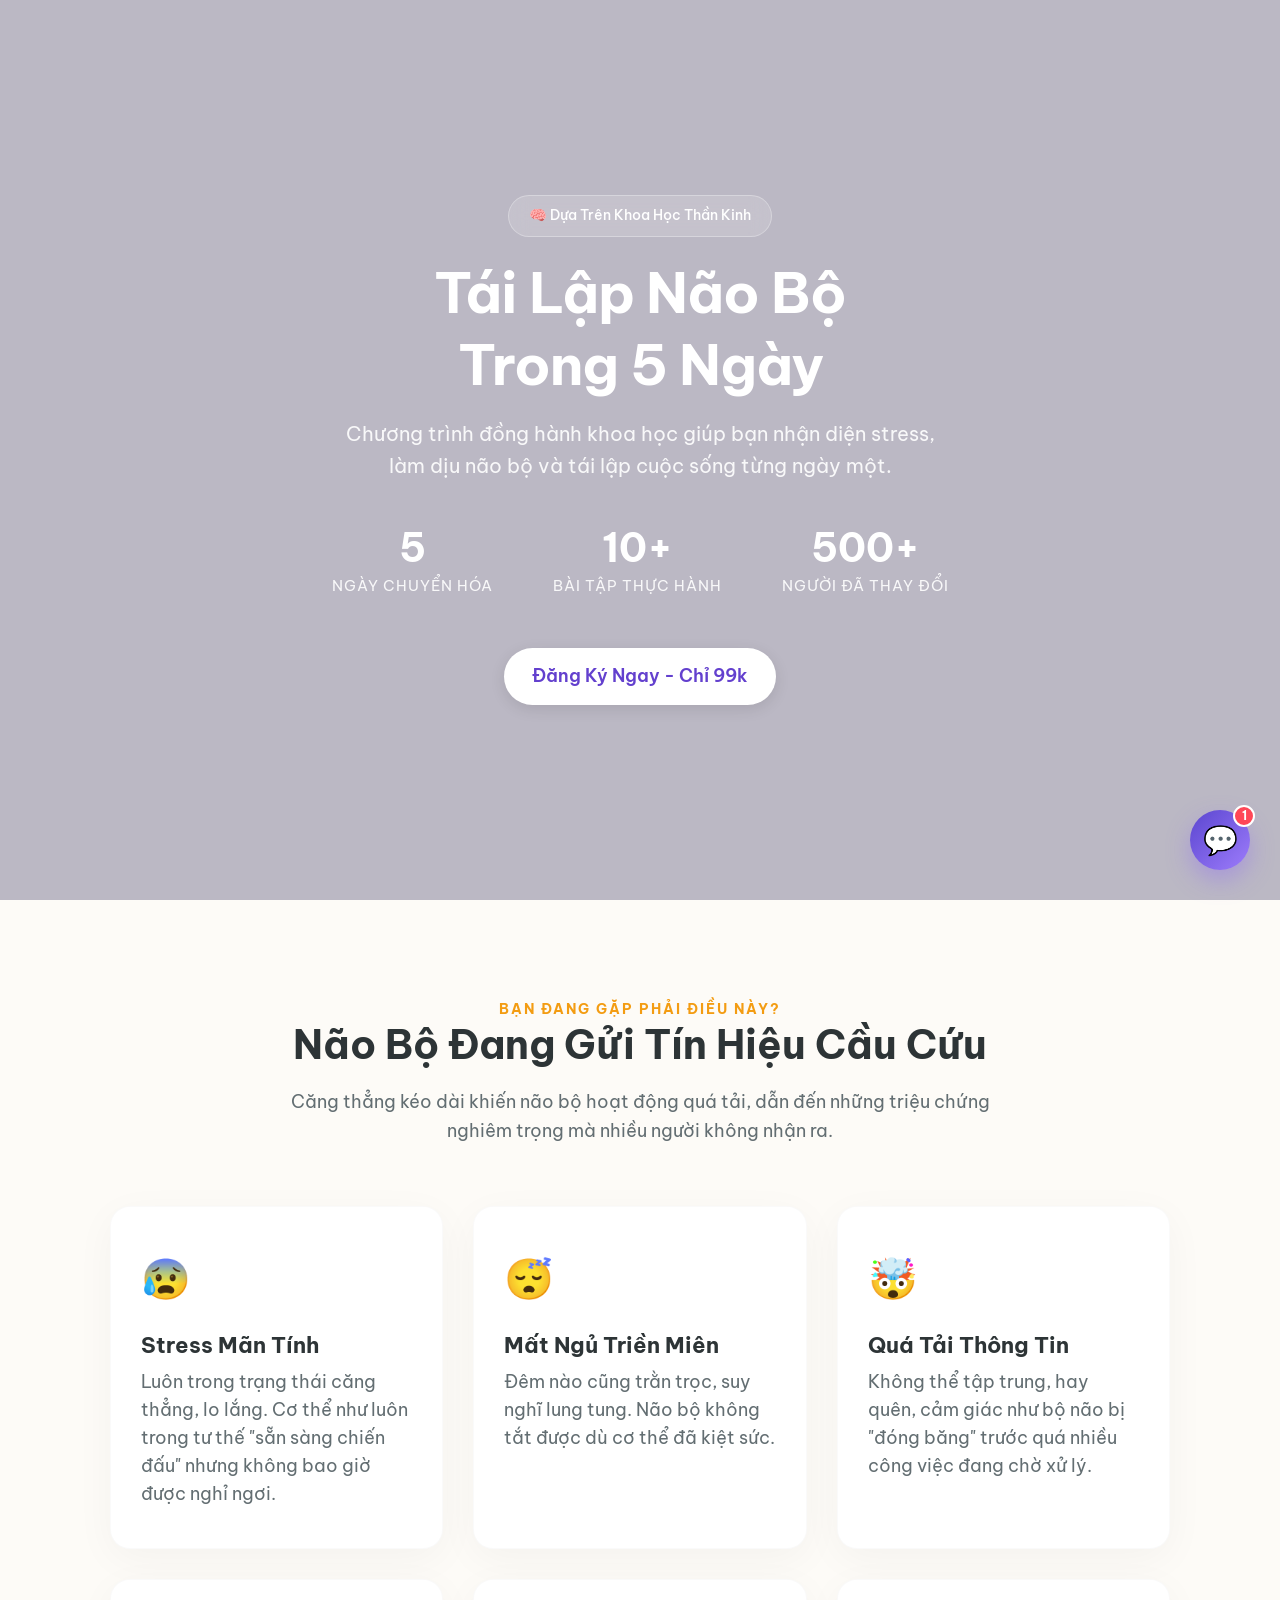
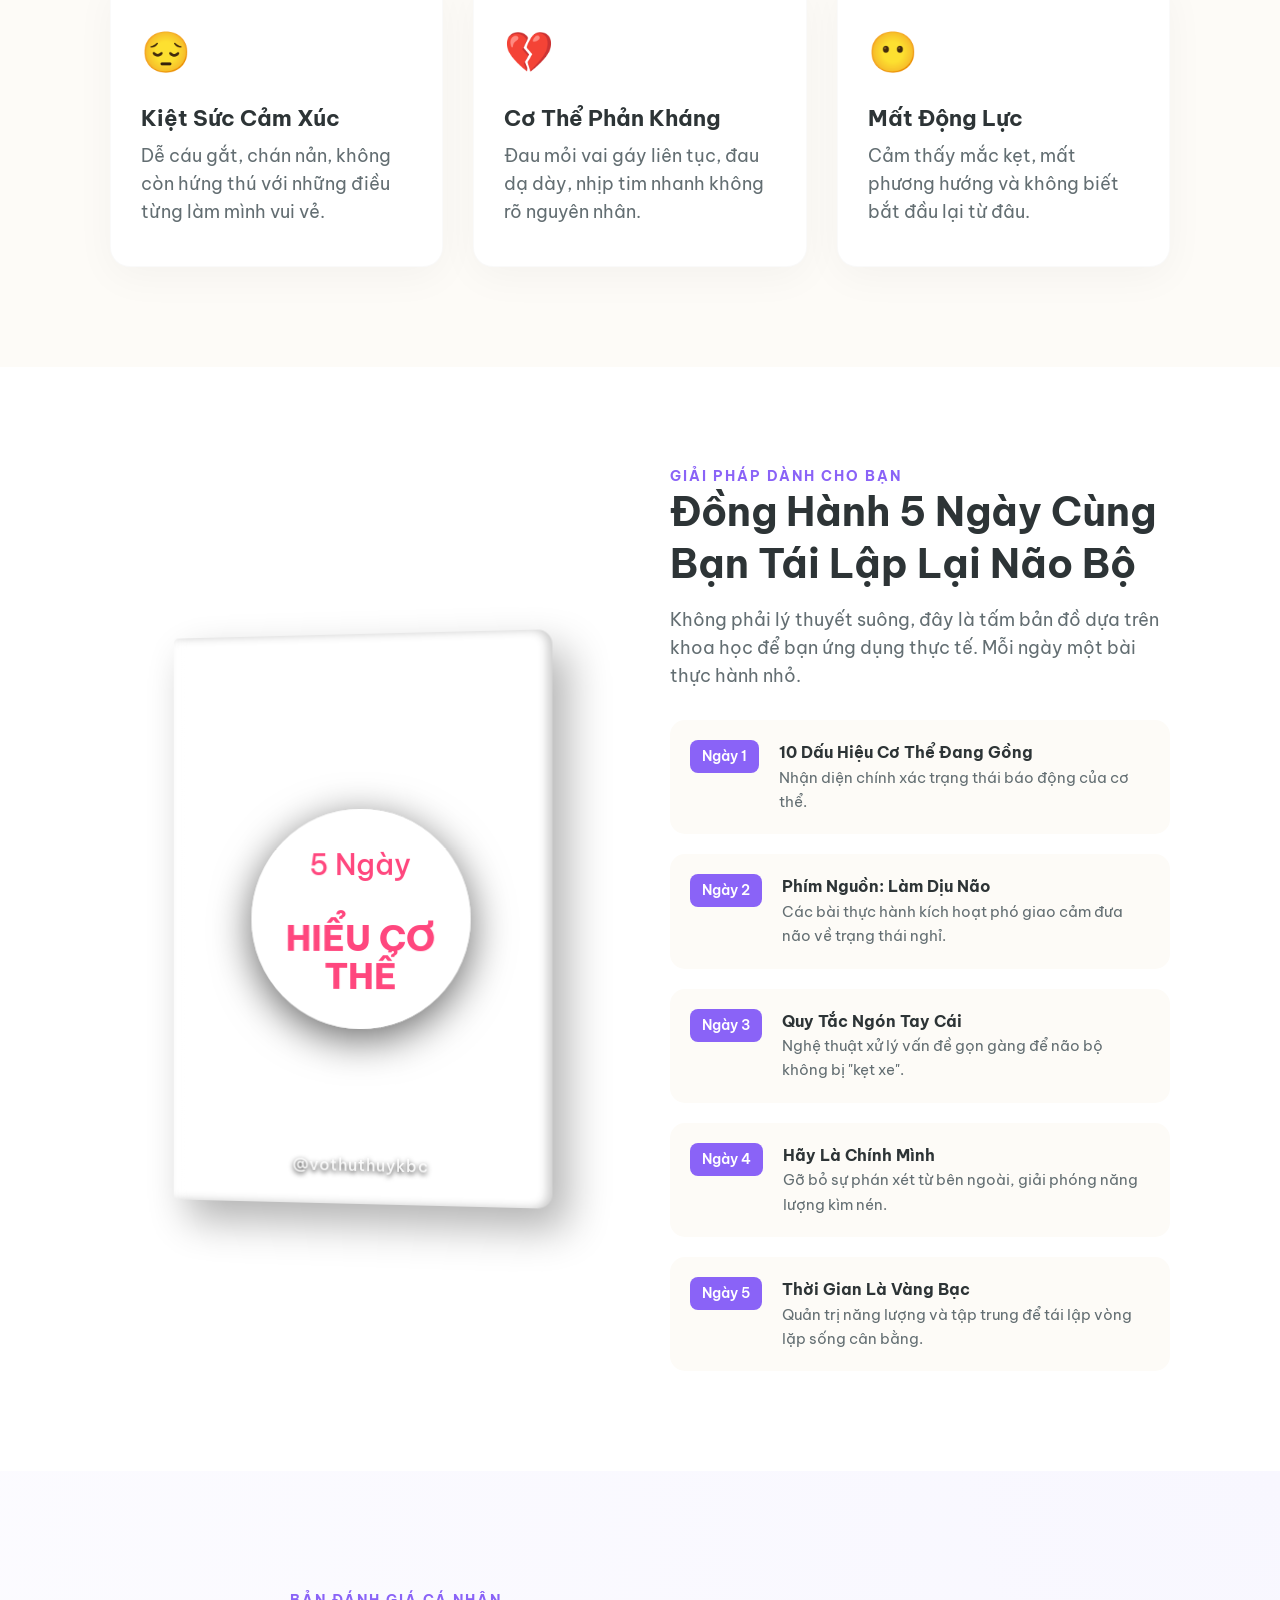
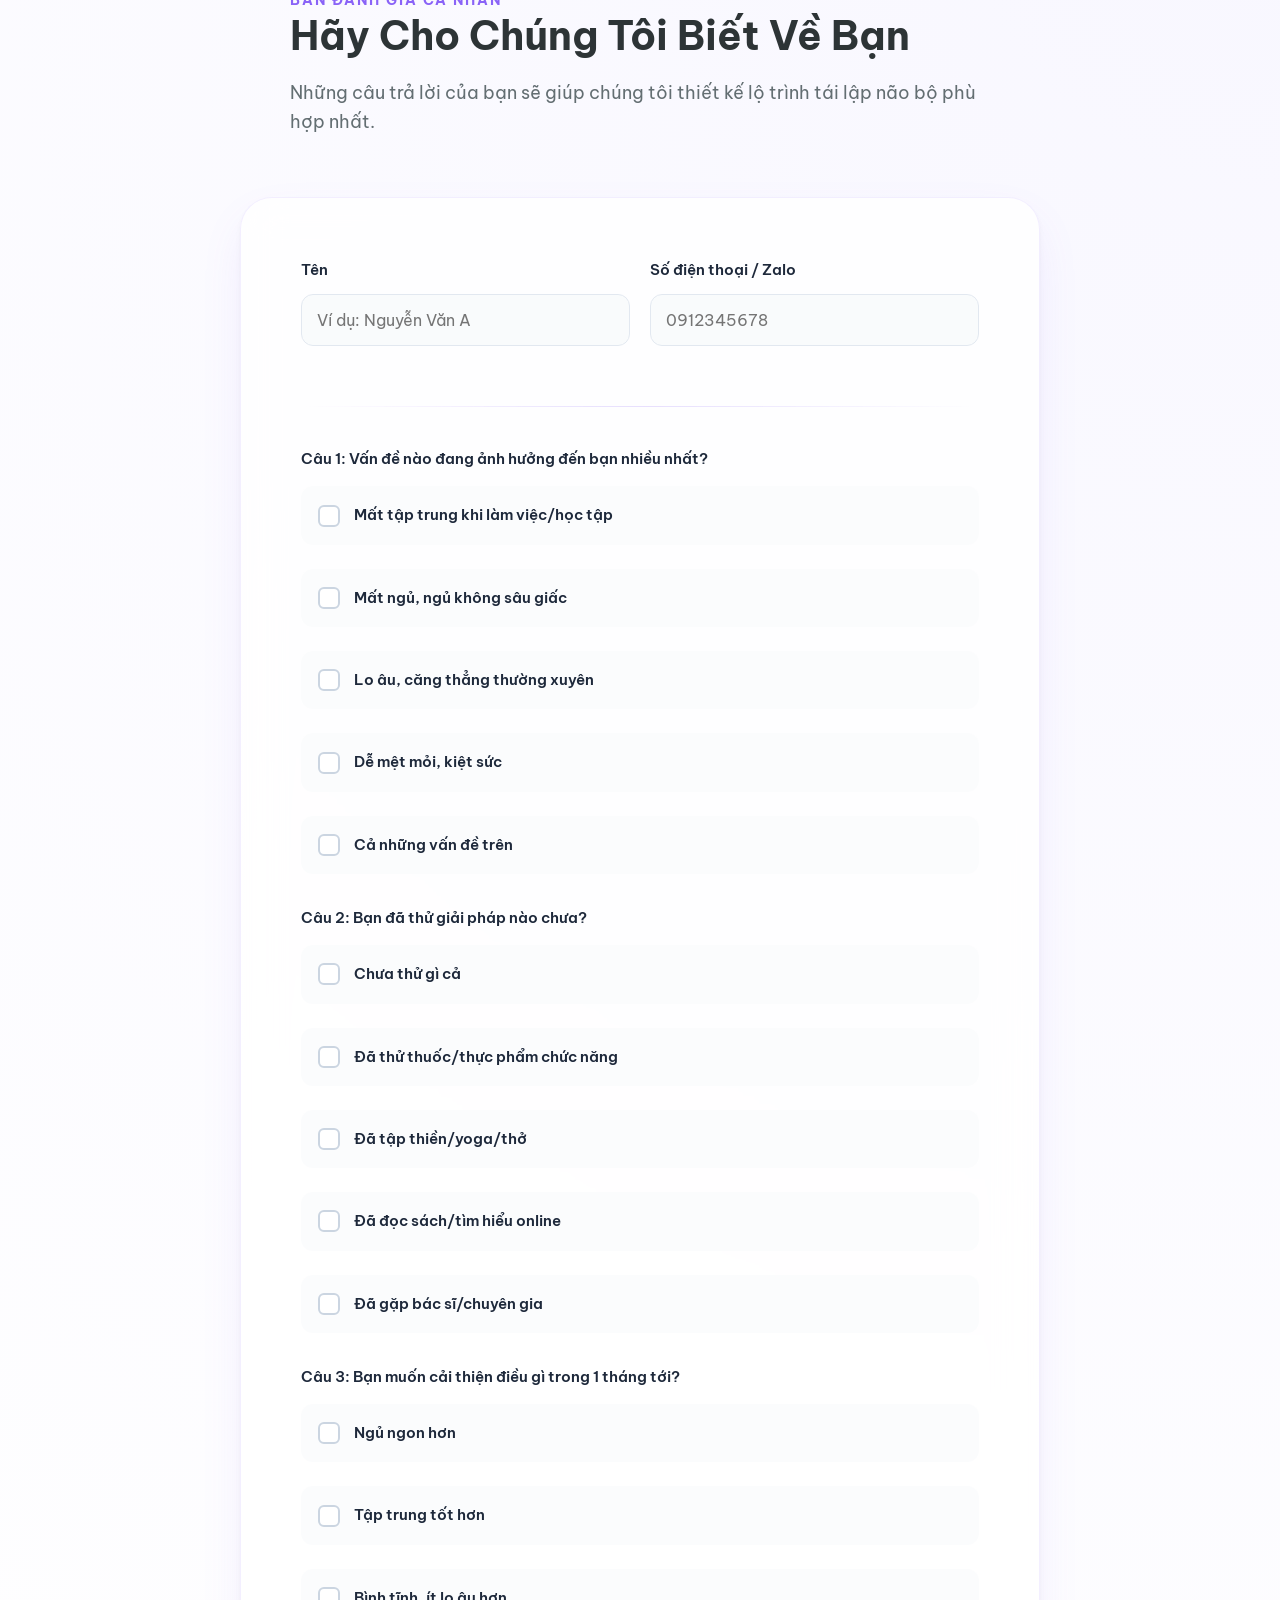
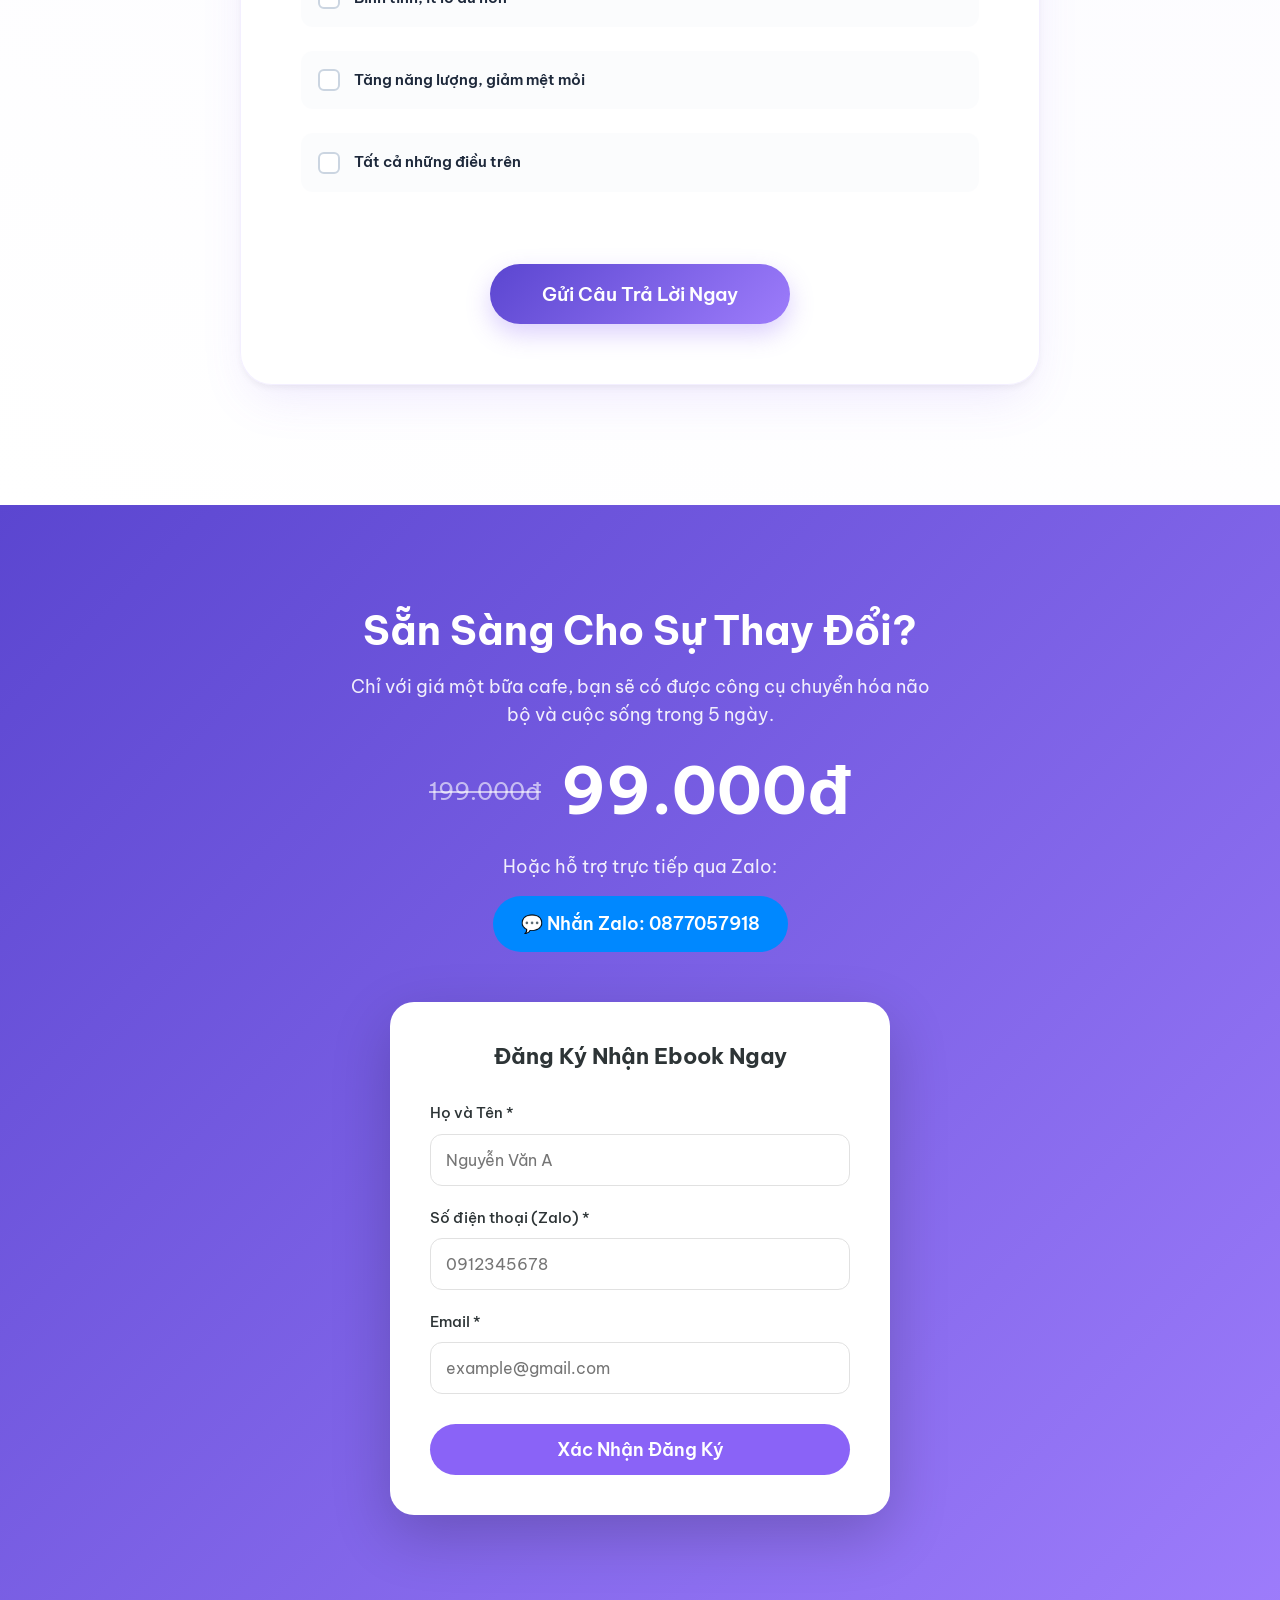
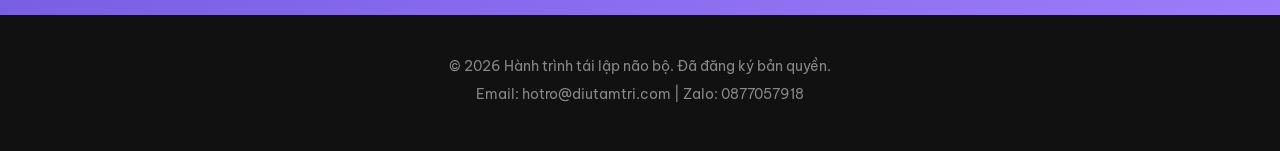
==== index.html @ 56215aab "Add files via upload" ====
<!DOCTYPE html>
<html lang="vi">
<head>
    <meta charset="UTF-8">
    <meta name="viewport" content="width=device-width, initial-scale=1.0">
    <title>Tái Lập Não Bộ Trong 5 Ngày - Hết "Gồng" & Chữa Lành</title>
    
    <!-- SEO Meta Tags -->
    <meta name="description" content="Chương trình đồng hành 5 ngày dựa trên khoa học thần kinh giúp bạn làm dịu não bộ, giảm căng thẳng và tìm lại sự bình yên vốn có. Giá chỉ 99k.">
    <meta name="keywords" content="tái lập não bộ, làm dịu não, giảm căng thẳng, chữa lành, ebook, khoa học thần kinh">
    
    <!-- Fonts: Be Vietnam Pro cho tiếng Việt siêu đẹp và dễ đọc -->
    <link rel="preconnect" href="https://fonts.googleapis.com">
    <link rel="preconnect" href="https://fonts.gstatic.com" crossorigin>
    <link href="https://fonts.googleapis.com/css2?family=Be+Vietnam+Pro:wght@300;400;500;600;700&display=swap" rel="stylesheet">
    
    <!-- Styles -->
    <link rel="stylesheet" href="./style.css">
</head>
<body>

    <!-- HERO SECTION -->
    <header class="hero-section" id="hero">
        <div class="hero-overlay"></div>
        <div class="container hero-content">
            <div class="chip">🧠 Dựa Trên Khoa Học Thần Kinh</div>
            <h1>Tái Lập Não Bộ<br>Trong 5 Ngày</h1>
            <p class="subtitle">Chương trình đồng hành khoa học giúp bạn nhận diện stress, làm dịu não bộ và tái lập cuộc sống từng ngày một.</p>
            
            <div class="hero-stats">
                <div class="stat-item">
                    <h3>5</h3>
                    <p>Ngày Chuyển Hóa</p>
                </div>
                <div class="stat-item">
                    <h3>10+</h3>
                    <p>Bài Tập Thực Hành</p>
                </div>
                <div class="stat-item">
                    <h3>500+</h3>
                    <p>Người Đã Thay Đổi</p>
                </div>
            </div>

            <div class="hero-cta">
                <a href="/thanh-toan" class="btn btn-primary">Đăng Ký Ngay - Chỉ 99k</a>
            </div>
        </div>
    </header>

    <!-- PROBLEM SECTION -->
    <section class="problem-section" id="problem">
        <div class="container">
            <div class="section-heading">
                <h4 class="text-orange">BẠN ĐANG GẶP PHẢI ĐIỀU NÀY?</h4>
                <h2>Não Bộ Đang Gửi Tín Hiệu Cầu Cứu</h2>
                <p>Căng thẳng kéo dài khiến não bộ hoạt động quá tải, dẫn đến những triệu chứng nghiêm trọng mà nhiều người không nhận ra.</p>
            </div>

            <div class="grid-cards">
                <div class="card">
                    <div class="card-icon">😰</div>
                    <h3>Stress Mãn Tính</h3>
                    <p class="pretty-text">Luôn trong trạng thái căng thẳng, lo lắng. Cơ thể như luôn trong tư thế "sẵn sàng chiến đấu" nhưng không bao giờ được nghỉ ngơi.</p>
                </div>
                <div class="card">
                    <div class="card-icon">😴</div>
                    <h3>Mất Ngủ Triền Miên</h3>
                    <p class="pretty-text">Đêm nào cũng trằn trọc, suy nghĩ lung tung. Não bộ không tắt được dù cơ thể đã kiệt sức.</p>
                </div>
                <div class="card">
                    <div class="card-icon">🤯</div>
                    <h3>Quá Tải Thông Tin</h3>
                    <p class="pretty-text">Không thể tập trung, hay quên, cảm giác như bộ não bị "đóng băng" trước quá nhiều công việc đang chờ xử lý.</p>
                </div>
                <div class="card">
                    <div class="card-icon">😔</div>
                    <h3>Kiệt Sức Cảm Xúc</h3>
                    <p>Dễ cáu gắt, chán nản, không còn hứng thú với những điều từng làm mình vui vẻ.</p>
                </div>
                <div class="card">
                    <div class="card-icon">💔</div>
                    <h3>Cơ Thể Phản Kháng</h3>
                    <p>Đau mỏi vai gáy liên tục, đau dạ dày, nhịp tim nhanh không rõ nguyên nhân.</p>
                </div>
                <div class="card">
                    <div class="card-icon">😶</div>
                    <h3>Mất Động Lực</h3>
                    <p>Cảm thấy mắc kẹt, mất phương hướng và không biết bắt đầu lại từ đâu.</p>
                </div>
            </div>
        </div>
    </section>

    <!-- SOLUTION SECTION -->
    <section class="solution-section" id="solution">
        <div class="container solution-layout">
            <div class="solution-image">
                <div class="ebook-html-cover">
                    <div class="cover-text-circle">
                        <span class="cover-top">5 Ngày</span><br>
                        <span class="cover-bottom">HIỂU CƠ THỂ</span>
                    </div>
                    <div class="cover-author">@vothuthuykbc</div>
                </div>
            </div>
            <div class="solution-content">
                <h4 class="text-purple">GIẢI PHÁP DÀNH CHO BẠN</h4>
                <h2>Đồng Hành 5 Ngày Cùng Bạn Tái Lập Lại Não Bộ</h2>
                <p>Không phải lý thuyết suông, đây là tấm bản đồ dựa trên khoa học để bạn ứng dụng thực tế. Mỗi ngày một bài thực hành nhỏ.</p>
                
                <ul class="curriculum-list">
                    <li>
                        <div class="day-badge">Ngày 1</div>
                        <div>
                            <strong>10 Dấu Hiệu Cơ Thể Đang Gồng</strong>
                            <p>Nhận diện chính xác trạng thái báo động của cơ thể.</p>
                        </div>
                    </li>
                    <li>
                        <div class="day-badge">Ngày 2</div>
                        <div>
                            <strong>Phím Nguồn: Làm Dịu Não</strong>
                            <p>Các bài thực hành kích hoạt phó giao cảm đưa não về trạng thái nghỉ.</p>
                        </div>
                    </li>
                    <li>
                        <div class="day-badge">Ngày 3</div>
                        <div>
                            <strong>Quy Tắc Ngón Tay Cái</strong>
                            <p>Nghệ thuật xử lý vấn đề gọn gàng để não bộ không bị "kẹt xe".</p>
                        </div>
                    </li>
                    <li>
                        <div class="day-badge">Ngày 4</div>
                        <div>
                            <strong>Hãy Là Chính Mình</strong>
                            <p>Gỡ bỏ sự phán xét từ bên ngoài, giải phóng năng lượng kìm nén.</p>
                        </div>
                    </li>
                    <li>
                        <div class="day-badge">Ngày 5</div>
                        <div>
                            <strong>Thời Gian Là Vàng Bạc</strong>
                            <p>Quản trị năng lượng và tập trung để tái lập vòng lặp sống cân bằng.</p>
                        </div>
                    </li>
                </ul>
            </div>
        </div>
    </section>

    <!-- ASSESSMENT FORM SECTION -->
    <section class="assessment-section" id="assessment-form">
        <div class="container">
            <div class="section-heading">
                <h4 class="text-purple">BẢN ĐÁNH GIÁ CÁ NHÂN</h4>
                <h2>Hãy Cho Chúng Tôi Biết Về Bạn</h2>
                <p>Những câu trả lời của bạn sẽ giúp chúng tôi thiết kế lộ trình tái lập não bộ phù hợp nhất.</p>
            </div>

            <div class="form-card assessment-card">
                <form id="assessmentForm">
                    <!-- Thông tin cơ bản -->
                    <div class="form-row">
                        <div class="form-group">
                            <label for="assessment-name">Tên</label>
                            <input type="text" id="assessment-name" name="name" placeholder="Ví dụ: Nguyễn Văn A" required>
                        </div>
                        
                        <div class="form-group">
                            <label for="assessment-phone">Số điện thoại / Zalo</label>
                            <input type="tel" id="assessment-phone" name="phone" placeholder="0912345678" required>
                        </div>
                    </div>

                    <div class="form-divider"></div>

                    <!-- Question 3 -->
                    <div class="form-group">
                        <label>Câu 1: Vấn đề nào đang ảnh hưởng đến bạn nhiều nhất?</label>
                        <div class="checkbox-group">
                            <label class="custom-checkbox">
                                <input type="checkbox" name="question3" value="Mất tập trung khi làm việc/học tập">
                                <span class="checkmark"></span>
                                Mất tập trung khi làm việc/học tập
                            </label>
                            <label class="custom-checkbox">
                                <input type="checkbox" name="question3" value="Mất ngủ, ngủ không sâu giấc">
                                <span class="checkmark"></span>
                                Mất ngủ, ngủ không sâu giấc
                            </label>
                            <label class="custom-checkbox">
                                <input type="checkbox" name="question3" value="Lo âu, căng thẳng thường xuyên">
                                <span class="checkmark"></span>
                                Lo âu, căng thẳng thường xuyên
                            </label>
                            <label class="custom-checkbox">
                                <input type="checkbox" name="question3" value="Dễ mệt mỏi, kiệt sức">
                                <span class="checkmark"></span>
                                Dễ mệt mỏi, kiệt sức
                            </label>
                            <label class="custom-checkbox">
                                <input type="checkbox" name="question3" value="Cả những vấn đề trên">
                                <span class="checkmark"></span>
                                Cả những vấn đề trên
                            </label>
                        </div>
                    </div>

                    <!-- Question 4 -->
                    <div class="form-group">
                        <label>Câu 2: Bạn đã thử giải pháp nào chưa?</label>
                        <div class="checkbox-group">
                            <label class="custom-checkbox">
                                <input type="checkbox" name="question4" value="Chưa thử gì cả">
                                <span class="checkmark"></span>
                                Chưa thử gì cả
                            </label>
                            <label class="custom-checkbox">
                                <input type="checkbox" name="question4" value="Đã thử thuốc/thực phẩm chức năng">
                                <span class="checkmark"></span>
                                Đã thử thuốc/thực phẩm chức năng
                            </label>
                            <label class="custom-checkbox">
                                <input type="checkbox" name="question4" value="Đã tập thiền/yoga/thở">
                                <span class="checkmark"></span>
                                Đã tập thiền/yoga/thở
                            </label>
                            <label class="custom-checkbox">
                                <input type="checkbox" name="question4" value="Đã đọc sách/tìm hiểu online">
                                <span class="checkmark"></span>
                                Đã đọc sách/tìm hiểu online
                            </label>
                            <label class="custom-checkbox">
                                <input type="checkbox" name="question4" value="Đã gặp bác sĩ/chuyên gia">
                                <span class="checkmark"></span>
                                Đã gặp bác sĩ/chuyên gia
                            </label>
                        </div>
                    </div>

                    <!-- Question 5 -->
                    <div class="form-group">
                        <label>Câu 3: Bạn muốn cải thiện điều gì trong 1 tháng tới?</label>
                        <div class="checkbox-group">
                            <label class="custom-checkbox">
                                <input type="checkbox" name="question5" value="Ngủ ngon hơn">
                                <span class="checkmark"></span>
                                Ngủ ngon hơn
                            </label>
                            <label class="custom-checkbox">
                                <input type="checkbox" name="question5" value="Tập trung tốt hơn">
                                <span class="checkmark"></span>
                                Tập trung tốt hơn
                            </label>
                            <label class="custom-checkbox">
                                <input type="checkbox" name="question5" value="Bình tĩnh, ít lo âu hơn">
                                <span class="checkmark"></span>
                                Bình tĩnh, ít lo âu hơn
                            </label>
                            <label class="custom-checkbox">
                                <input type="checkbox" name="question5" value="Tăng năng lượng, giảm mệt mỏi">
                                <span class="checkmark"></span>
                                Tăng năng lượng, giảm mệt mỏi
                            </label>
                            <label class="custom-checkbox">
                                <input type="checkbox" name="question5" value="Tất cả những điều trên">
                                <span class="checkmark"></span>
                                Tất cả những điều trên
                            </label>
                        </div>
                    </div>

                    <div class="form-actions">
                        <button type="submit" class="btn btn-submit" id="assessmentSubmitBtn">Gửi Câu Trả Lời Ngay</button>
                    </div>
                    
                    <div class="loader" id="assessmentLoader" style="display: none;"></div>
                    
                    <div class="success-message" id="assessmentSuccessMsg" style="display: none;">
                        <div class="success-icon">✨</div>
                        <h3>Hoàn thành đánh giá!</h3>
                        <p>Cảm ơn bạn đã chia sẻ. Hãy nhấn nút bên dưới để gửi kết quả và nhận tư vấn trực tiếp từ chúng tôi.</p>
                        <a href="https://zalo.me/0877057918" id="zaloAssessmentBtn" target="_blank" class="btn btn-zalo-confirm">💬 Gửi Kết Quả Qua Zalo Để Nhận Tư Vấn</a>
                    </div>
                </form>
            </div>
        </div>
    </section>

    <!-- PRICING & FORM SECTION -->
    <section class="pricing-section" id="booking-form">
        <div class="container pricing-layout">
            <div class="pricing-text">
                <h2>Sẵn Sàng Cho Sự Thay Đổi?</h2>
                <p>Chỉ với giá một bữa cafe, bạn sẽ có được công cụ chuyển hóa não bộ và cuộc sống trong 5 ngày.</p>
                <div class="price-box">
                    <span class="price-old">199.000đ</span>
                    <span class="price-new">99.000đ</span>
                </div>
                <div class="contact-zalo">
                    <p>Hoặc hỗ trợ trực tiếp qua Zalo:</p>
                    <a href="https://zalo.me/0877057918" target="_blank" class="btn btn-zalo">💬 Nhắn Zalo: 0877057918</a>
                </div>
            </div>

            <div class="form-card">
                <h3>Đăng Ký Nhận Ebook Ngay</h3>
                <form id="orderForm">
                    <div class="form-group">
                        <label for="fullname">Họ và Tên *</label>
                        <input type="text" id="fullname" name="fullname" placeholder="Nguyễn Văn A" required>
                    </div>
                    
                    <div class="form-group">
                        <label for="phone">Số điện thoại (Zalo) *</label>
                        <input type="tel" id="phone" name="phone" placeholder="0912345678" required>
                    </div>

                    <div class="form-group">
                        <label for="email">Email *</label>
                        <input type="email" id="email" name="email" placeholder="example@gmail.com" required>
                    </div>

                    <button type="submit" class="btn btn-submit" id="submitBtn">Xác Nhận Đăng Ký</button>
                    <div class="loader" id="loader" style="display: none;"></div>
                </form>
                
                <div class="payment-section" id="paymentSection" style="display: none;">
                    <div class="success-alert">✅ Gửi thông tin thành công!</div>
                    <p class="payment-desc">Vui lòng quét mã QR dưới đây để thanh toán mức giá ưu đãi <strong>99.000đ</strong>. Hệ thống sẽ tự động xác nhận và gửi Ebook cho bạn qua Zalo.</p>
                    
                    <div class="qr-box">
                        <img src="" alt="Mã QR Thanh Toán" class="qr-image" id="qrImage">
                    </div>
                    
                    <div class="bank-details">
                        <p>Ngân hàng: <strong>MB Bank</strong></p>
                        <p>Chủ tài khoản: <strong>LE BAO MINH CHAU</strong></p>
                        <p>Số tài khoản: <strong>3530110082002</strong></p>
                        <p>Số tiền: <strong class="text-purple">99.000đ</strong></p>
                        
                        <div class="transfer-note">
                            <p class="note-title">📝 NỘI DUNG CHUYỂN KHOẢN</p>
                            <p>Nội dung chuyển khoản gợi ý:</p>
                            <div class="transfer-content-box">
                                <strong id="transferContentDisplay">ebook [SĐT của bạn]</strong>
                            </div>
                            <small><em>💡 Nội dung này đã được điền sẵn trong mã QR. Bạn có thể tự chỉnh sửa nội dung chuyển tiền trong app ngân hàng nếu cần.</em></small>
                        </div>
                    </div>

                    <a href="https://zalo.me/0877057918" id="zaloOrderBtn" target="_blank" class="btn btn-zalo-confirm">💬 Gửi Ảnh Chuyển Khoản Qua Zalo</a>
                    <button class="btn btn-finish" id="finishBtn">Tôi Đã Chuyển Khoản Mua Ebook</button>
                </div>
            </div>
            </div>
        </div>
    </section>

    <footer>
        <div class="container">
            <p>&copy; 2026 Hành trình tái lập não bộ. Đã đăng ký bản quyền.</p>
            <p>Email: hotro@diutamtri.com | Zalo: 0877057918</p>
        </div>
    </footer>

    <!-- CHATBOT WIDGET -->
    <div class="chatbot-widget" id="chatbotWidget">
        <div class="chatbot-bubble" id="chatbotBubble">
            <span class="bubble-icon">💬</span>
            <span class="bubble-notification">1</span>
        </div>
        
        <div class="chatbot-window" id="chatbotWindow">
            <div class="chatbot-header">
                <div class="chat-profile">
                    <div class="profile-avatar">👩‍🏫</div>
                    <div class="profile-info">
                        <strong>Giảng viên (55 tuổi)</strong>
                        <span>Đang trực tuyến</span>
                    </div>
                </div>
                <button class="chat-close" id="chatClose">&times;</button>
            </div>
            
            <div class="chat-body" id="chatBody">
                <!-- Messages will appear here -->
            </div>
            
            <div class="chat-footer" id="chatFooter">
                <button class="scroll-arrow up hidden" id="scrollUp">▲</button>
                <div class="options-grid" id="chatOptions">
                    <!-- FAQ buttons will appear here -->
                </div>
                <button class="scroll-arrow down" id="scrollDown">▼</button>
            </div>
        </div>
    </div>

    <!-- Scripts -->
    <script src="./main.js"></script>
</body>
</html>
---- style.css ----
/* Reset & Variables */
* {
    margin: 0;
    padding: 0;
    box-sizing: border-box;
}

:root {
    --primary: #8a63f7;
    --primary-dark: #6340ce;
    --secondary: #f39c12;
    --text-main: #2d3436;
    --text-light: #636e72;
    --bg-light: #fdfbf7;
    --bg-white: #ffffff;
    --gradient-purple: linear-gradient(135deg, #5b46d0, #9d7cfb);
}

body {
    font-family: 'Be Vietnam Pro', sans-serif;
    color: var(--text-main);
    line-height: 1.6;
    background-color: var(--bg-white);
    overflow-x: hidden;
}

/* Typography Classes */
h1, h2, h3, h4 {
    font-weight: 700;
    line-height: 1.3;
}

h1 {
    font-size: 3.5rem;
    margin-bottom: 1rem;
    color: #fff;
    letter-spacing: -1px;
}

h2 {
    font-size: 2.5rem;
    margin-bottom: 1rem;
}

h3 {
    font-size: 1.4rem;
    margin-bottom: 0.5rem;
}

p {
    font-size: 1.1rem;
    color: var(--text-light);
}

.text-orange { color: var(--secondary); font-size: 0.9rem; letter-spacing: 2px; }
.text-purple { color: var(--primary); font-size: 0.9rem; letter-spacing: 2px; }

.btn-finish {
    background-color: #f39c12;
    color: white;
    width: 100%;
    margin-top: 10px;
}

.btn-finish:hover {
    background-color: #d68910;
}

/* Utilities */
.container {
    width: 100%;
    max-width: 1100px;
    margin: 0 auto;
    padding: 0 20px;
}

.btn {
    display: inline-block;
    padding: 14px 28px;
    font-family: 'Be Vietnam Pro', sans-serif;
    font-weight: 600;
    font-size: 1.1rem;
    border-radius: 50px;
    text-decoration: none;
    text-align: center;
    cursor: pointer;
    transition: all 0.3s ease;
    border: none;
}

.btn-primary {
    background-color: var(--bg-white);
    color: var(--primary-dark);
    box-shadow: 0 4px 15px rgba(0,0,0,0.1);
}

.btn-primary:hover {
    transform: translateY(-2px);
    box-shadow: 0 8px 25px rgba(255,255,255,0.2);
}

.btn-submit {
    background-color: var(--primary);
    color: white;
    width: 100%;
    margin-top: 10px;
}

.btn-submit:hover {
    background-color: var(--primary-dark);
}

.btn-zalo {
    background-color: #0088ff;
    color: white;
    margin-top: 15px;
    display: inline-block;
}

.btn-zalo:hover {
    background-color: #0066cc;
}

/* Hero Section */
.hero-section {
    position: relative;
    padding: 120px 0;
    min-height: 100vh;
    display: flex;
    align-items: center;
    justify-content: center;
    text-align: center;
    /* User wanted the image as background */
    background: url('./assets/bg_brain.png') no-repeat center center;
    background-size: cover;
}

/* Semi-transparent overlay to ensure text is highly readable */
.hero-overlay {
    position: absolute;
    top: 0; left: 0; width: 100%; height: 100%;
    background: rgba(30, 20, 60, 0.3); /* Giảm độ đậm của lớp phủ tím để lộ rõ hình não phát sáng */
    z-index: 1;
}

.hero-content {
    position: relative;
    z-index: 2;
    color: white;
}

.hero-content p {
    color: rgba(255, 255, 255, 0.9);
}

.chip {
    display: inline-block;
    background: rgba(255, 255, 255, 0.15);
    backdrop-filter: blur(10px);
    border: 1px solid rgba(255,255,255,0.3);
    padding: 8px 20px;
    border-radius: 50px;
    font-size: 0.9rem;
    font-weight: 500;
    margin-bottom: 20px;
}

.hero-content .subtitle {
    font-size: 1.25rem;
    max-width: 600px;
    margin: 0 auto 40px auto;
}

.hero-stats {
    display: flex;
    justify-content: center;
    gap: 60px;
    margin-bottom: 50px;
}

.stat-item h3 {
    font-size: 2.5rem;
    margin-bottom: 0;
    color: white;
}

.stat-item p {
    font-size: 0.95rem;
    text-transform: uppercase;
    letter-spacing: 1px;
}

/* Problem Section */
.problem-section {
    padding: 100px 0;
    background-color: var(--bg-light);
    text-align: center;
}

.section-heading {
    max-width: 700px;
    margin: 0 auto 60px auto;
}

.section-heading p {
    font-size: 1.15rem;
}

.grid-cards {
    display: grid;
    grid-template-columns: repeat(auto-fit, minmax(300px, 1fr));
    gap: 30px;
}

.card {
    background: white;
    padding: 40px 30px;
    border-radius: 20px;
    box-shadow: 0 10px 40px rgba(0,0,0,0.04);
    text-align: left;
    transition: transform 0.3s ease;
    border: 1px solid rgba(0,0,0,0.02);
}

.card:hover {
    transform: translateY(-5px);
}

.card-icon {
    font-size: 2.5rem;
    margin-bottom: 20px;
}

.pretty-text {
    text-wrap: pretty; /* Đảm bảo không có chữ nào bị rớt mồ côi 1 dòng */
}

/* Solution Section */
.solution-section {
    padding: 100px 0;
    background: white;
}

.solution-layout {
    display: flex;
    align-items: center;
    gap: 60px;
}

.solution-image {
    flex: 1;
}

.ebook-html-cover {
    width: 100%;
    max-width: 380px;
    aspect-ratio: 3 / 4.5;
    margin: 0 auto;
    border-radius: 5px 15px 15px 5px;
    box-shadow: -5px 0 10px rgba(0,0,0,0.2) inset, 15px 20px 40px rgba(0,0,0,0.3);
    position: relative;
    overflow: hidden;
    background: url('./assets/bg_brain.png') no-repeat center center;
    background-size: cover;
    display: flex;
    flex-direction: column;
    justify-content: center;
    align-items: center;
    transform: perspective(1000px) rotateY(-5deg);
    transition: transform 0.3s ease;
}

.ebook-html-cover::before {
    content: '';
    position: absolute;
    left: 0; top: 0; bottom: 0;
    width: 15px;
    background: linear-gradient(to right, rgba(255,255,255,0.4), rgba(255,255,255,0.1), transparent);
    z-index: 2;
}

.ebook-html-cover:hover {
    transform: perspective(1000px) rotateY(0deg) scale(1.02);
}

.cover-text-circle {
    background: rgba(255,255,255,0.9);
    width: 220px;
    height: 220px;
    border-radius: 50%;
    display: flex;
    flex-direction: column;
    justify-content: center;
    align-items: center;
    box-shadow: 0 10px 40px rgba(0,0,0,0.6);
    z-index: 3;
    text-align: center;
    padding: 20px;
}

.cover-top {
    font-size: 1.8rem;
    color: #ff477e;
    font-weight: 500;
}

.cover-bottom {
    font-size: 2.2rem;
    color: #ff477e;
    font-weight: 800;
    line-height: 1.1;
    margin-top: 5px;
}

.cover-author {
    position: absolute;
    bottom: 25px;
    color: rgba(255,255,255,0.9);
    font-size: 1rem;
    font-weight: 500;
    z-index: 3;
    letter-spacing: 1px;
    text-shadow: 0 2px 5px rgba(0,0,0,0.8);
}

.solution-content {
    flex: 1;
}

.solution-content p {
    margin-bottom: 30px;
}

.curriculum-list {
    list-style: none;
    display: flex;
    flex-direction: column;
    gap: 20px;
}

.curriculum-list li {
    display: flex;
    gap: 20px;
    align-items: flex-start;
    background: var(--bg-light);
    padding: 20px;
    border-radius: 15px;
}

.curriculum-list p {
    margin-bottom: 0;
    font-size: 0.95rem;
}

.day-badge {
    background: var(--primary);
    color: white;
    padding: 5px 12px;
    border-radius: 8px;
    font-weight: 600;
    font-size: 0.9rem;
    white-space: nowrap;
}

/* Pricing Base on Screen 5 */
.pricing-section {
    padding: 100px 0;
    background: var(--gradient-purple);
    color: white;
}

.pricing-layout {
    display: flex;
    flex-direction: column;
    align-items: center;
    text-align: center;
}

.pricing-text {
    max-width: 600px;
    margin-bottom: 50px;
}

.pricing-text h2 {
    color: white;
}

.pricing-text p {
    color: rgba(255,255,255,0.9);
}

.price-box {
    margin: 30px 0;
    display: flex;
    align-items: center;
    justify-content: center;
    gap: 20px;
}

.price-old {
    font-size: 1.5rem;
    text-decoration: line-through;
    color: rgba(255,255,255,0.6);
}

.price-new {
    font-size: 4rem;
    font-weight: 700;
    line-height: 1;
}

/* Form Card */
.form-card {
    background: white;
    padding: 40px;
    border-radius: 24px;
    width: 100%;
    max-width: 500px;
    box-shadow: 0 20px 60px rgba(0,0,0,0.2);
    color: var(--text-main);
    text-align: left;
}

.form-card h3 {
    text-align: center;
    margin-bottom: 30px;
}

.form-group {
    margin-bottom: 20px;
}

.form-group label {
    display: block;
    margin-bottom: 8px;
    font-weight: 500;
    font-size: 0.95rem;
}

.form-group input {
    width: 100%;
    padding: 15px;
    border: 1px solid #e1e1e1;
    border-radius: 12px;
    font-family: inherit;
    font-size: 1rem;
    outline: none;
    transition: border-color 0.3s;
}

.form-group input:focus {
    border-color: var(--primary);
}

/* Loader */
.loader {
    border: 3px solid #f3f3f3;
    border-radius: 50%;
    border-top: 3px solid var(--primary);
    width: 24px;
    height: 24px;
    animation: spin 1s linear infinite;
    margin: 15px auto;
}

@keyframes spin {
    0% { transform: rotate(0deg); }
    100% { transform: rotate(360deg); }
}

.success-message {
    background: #e8f5e9;
    color: #2e7d32;
    padding: 15px;
    border-radius: 12px;
    margin-top: 20px;
    text-align: center;
    font-size: 0.95rem;
    font-weight: 500;
}

/* Footer */
footer {
    background: #111;
    color: #888;
    text-align: center;
    padding: 40px 0;
}

footer p {
    font-size: 0.9rem;
    margin-bottom: 5px;
    color: #888;
}

/* Responsive Design */
@media (max-width: 768px) {
    h1 { font-size: 2.5rem; }
    h2 { font-size: 2rem; }
    
    .hero-stats {
        flex-direction: column;
        gap: 30px;
    }
    
    .solution-layout {
        flex-direction: column;
    }

    .form-card {
        padding: 30px 20px;
    }
}

/* Payment & QR Section */
.payment-section {
    text-align: center;
    animation: fadeIn 0.5s;
}

@keyframes fadeIn {
    from { opacity: 0; transform: translateY(10px); }
    to { opacity: 1; transform: translateY(0); }
}

.success-alert {
    background: #e8f5e9;
    color: #2e7d32;
    padding: 15px;
    border-radius: 12px;
    margin-bottom: 20px;
    font-size: 1.1rem;
    font-weight: 600;
}

.payment-desc {
    font-size: 0.95rem;
    margin-bottom: 20px;
}

.qr-box {
    background: #f8f9fa;
    padding: 20px;
    border-radius: 16px;
    margin-bottom: 20px;
    border: 2px dashed #e1e1e1;
}

.qr-image {
    max-width: 100%;
    height: auto;
    border-radius: 10px;
}

.bank-details {
    background: #fdfbf7;
    padding: 15px;
    border-radius: 12px;
    text-align: left;
    margin-bottom: 20px;
    font-size: 0.95rem;
    border: 1px solid #f1f1f1;
}

.bank-details p {
    margin-bottom: 5px;
}

.bank-details p:last-child {
    margin-bottom: 0;
}

.transfer-note {
    margin-top: 15px;
    padding-top: 15px;
    border-top: 1px solid #eaeaea;
}

.note-title {
    color: var(--primary-dark);
    font-weight: 700;
    margin-bottom: 8px !important;
    font-size: 0.95rem;
}

.transfer-content-box {
    background: linear-gradient(135deg, #f0ebff, #e8f4fd);
    border: 2px dashed var(--primary);
    border-radius: 12px;
    padding: 14px 20px;
    margin: 12px 0;
    text-align: center;
    font-size: 1.15rem;
    color: var(--primary-dark);
    letter-spacing: 0.5px;
    word-break: break-all;
}

.transfer-note small {
    color: #64748b;
    font-size: 0.85rem;
}

/* Assessment Form Section - Premium Look */
.assessment-section {
    padding: 120px 0;
    background: radial-gradient(circle at top right, #f8f7ff, #ffffff);
}

.assessment-card {
    margin: 0 auto;
    max-width: 800px;
    background: rgba(255, 255, 255, 0.8);
    backdrop-filter: blur(20px);
    border: 1px solid rgba(138, 99, 247, 0.1);
    border-radius: 32px;
    padding: 60px;
    box-shadow: 
        0 4px 6px -1px rgba(0, 0, 0, 0.05),
        0 20px 50px -12px rgba(138, 99, 247, 0.15);
}

.form-row {
    display: grid;
    grid-template-columns: 1fr 1fr;
    gap: 20px;
    margin-bottom: 25px;
}

@media (max-width: 600px) {
    .form-row {
        grid-template-columns: 1fr;
    }
}

.form-divider {
    height: 1px;
    background: linear-gradient(to right, transparent, rgba(138, 99, 247, 0.2), transparent);
    margin: 40px 0;
}

.assessment-card .form-group label {
    font-weight: 600;
    color: #1e293b;
    margin-bottom: 12px;
}

.assessment-card input[type="text"],
.assessment-card input[type="tel"],
.assessment-card input[type="email"] {
    background: rgba(248, 250, 252, 0.8);
    border: 1.5px solid #e2e8f0;
    transition: all 0.3s cubic-bezier(0.4, 0, 0.2, 1);
}

.assessment-card input:focus {
    background: #ffffff;
    border-color: var(--primary);
    box-shadow: 0 0 0 4px rgba(138, 99, 247, 0.1);
}

/* Custom Checkbox Styling */
.checkbox-group {
    display: grid;
    grid-template-columns: 1fr;
    gap: 12px;
    margin-top: 15px;
}

.custom-checkbox {
    display: block;
    position: relative;
    padding: 16px 16px 16px 52px;
    cursor: pointer;
    font-size: 1rem;
    user-select: none;
    background: rgba(248, 250, 252, 0.5);
    border-radius: 12px;
    border: 1.5px solid transparent;
    transition: all 0.2s ease;
    color: #475569;
}

.custom-checkbox:hover {
    background: rgba(138, 99, 247, 0.05);
    border-color: rgba(138, 99, 247, 0.1);
}

.custom-checkbox input {
    position: absolute;
    opacity: 0;
    cursor: pointer;
    height: 0;
    width: 0;
}

.checkmark {
    position: absolute;
    top: 50%;
    left: 16px;
    transform: translateY(-50%);
    height: 22px;
    width: 22px;
    background-color: #fff;
    border: 2px solid #cbd5e1;
    border-radius: 6px;
    transition: all 0.2s ease;
}

.custom-checkbox:hover input ~ .checkmark {
    border-color: var(--primary);
}

.custom-checkbox input:checked ~ .checkmark {
    background-color: var(--primary);
    border-color: var(--primary);
}

.custom-checkbox input:checked ~ .checkmark:after {
    display: block;
}

.custom-checkbox .checkmark:after {
    content: "";
    position: absolute;
    display: none;
    left: 7px;
    top: 3px;
    width: 5px;
    height: 10px;
    border: solid white;
    border-width: 0 2.5px 2.5px 0;
    transform: rotate(45deg);
}

.custom-checkbox input:checked + .checkmark + span,
.custom-checkbox input:checked ~ .checkmark {
    box-shadow: 0 4px 12px rgba(138, 99, 247, 0.2);
}

.custom-checkbox input:checked {
    border: 1.5px solid var(--primary);
}

/* Form Actions */
.form-actions {
    margin-top: 50px;
    text-align: center;
}

.assessment-card .btn-submit {
    max-width: 300px;
    font-size: 1.2rem;
    padding: 18px 40px;
    background: var(--gradient-purple);
    box-shadow: 0 10px 25px rgba(138, 99, 247, 0.3);
}

.assessment-card .btn-submit:hover {
    transform: translateY(-3px) scale(1.02);
    box-shadow: 0 15px 35px rgba(138, 99, 247, 0.4);
}

/* Success Message Enhancement */
.success-message {
    text-align: center;
    padding: 40px 20px;
    animation: scaleUp 0.5s cubic-bezier(0.175, 0.885, 0.32, 1.275);
}

@keyframes scaleUp {
    from { opacity: 0; transform: scale(0.9); }
    to { opacity: 1; transform: scale(1); }
}

.success-icon {
    font-size: 4rem;
    margin-bottom: 20px;
}

.success-message h3 {
    font-size: 1.8rem;
    color: #1e293b;
    margin-bottom: 10px;
}

.success-message p {
    color: #64748b;
    max-width: 400px;
    margin: 0 auto 25px auto;
}

.btn-zalo-confirm {
    background-color: #0068ff;
    color: white;
    text-decoration: none;
    display: inline-flex;
    align-items: center;
    justify-content: center;
    gap: 10px;
    font-weight: 700;
    width: 100%;
    max-width: 400px;
    padding: 16px 20px;
    border-radius: 12px;
    box-shadow: 0 10px 20px rgba(0, 104, 255, 0.2);
    margin-bottom: 20px;
    transition: all 0.3s ease;
}

.btn-zalo-confirm:hover {
    background-color: #0056d2;
    transform: translateY(-2px);
    box-shadow: 0 15px 30px rgba(0, 104, 255, 0.3);
}

/* ========================================= */
/* CHATBOT WIDGET STYLES */
/* ========================================= */
.chatbot-widget {
    position: fixed;
    bottom: 30px;
    right: 30px;
    z-index: 1000;
    font-family: 'Be Vietnam Pro', sans-serif;
}

.chatbot-bubble {
    width: 60px;
    height: 60px;
    background: var(--gradient-purple);
    border-radius: 50%;
    display: flex;
    align-items: center;
    justify-content: center;
    cursor: pointer;
    box-shadow: 0 10px 25px rgba(138, 99, 247, 0.4);
    transition: all 0.3s cubic-bezier(0.175, 0.885, 0.32, 1.275);
    position: relative;
}

.chatbot-bubble:hover {
    transform: scale(1.1) translateY(-5px);
}

.bubble-icon {
    font-size: 28px;
}

.bubble-notification {
    position: absolute;
    top: -5px;
    right: -5px;
    background: #ff4757;
    color: white;
    width: 22px;
    height: 22px;
    border-radius: 50%;
    font-size: 12px;
    display: flex;
    align-items: center;
    justify-content: center;
    font-weight: 700;
    border: 2px solid white;
}

.chatbot-window {
    position: absolute;
    bottom: 80px;
    right: 0;
    width: 380px;
    max-height: 600px;
    background: white;
    border-radius: 24px;
    box-shadow: 0 15px 50px rgba(0,0,0,0.15);
    display: none;
    flex-direction: column;
    overflow: hidden;
    animation: slideUp 0.4s cubic-bezier(0.4, 0, 0.2, 1);
    border: 1px solid rgba(138, 99, 247, 0.1);
}

.chatbot-window.active {
    display: flex;
}

@keyframes slideUp {
    from { opacity: 0; transform: translateY(20px) scale(0.95); }
    to { opacity: 1; transform: translateY(0) scale(1); }
}

.chatbot-header {
    background: var(--gradient-purple);
    padding: 20px;
    color: white;
    display: flex;
    justify-content: space-between;
    align-items: center;
}

.chat-profile {
    display: flex;
    align-items: center;
    gap: 12px;
}

.profile-avatar {
    width: 45px;
    height: 45px;
    background: rgba(255,255,255,0.2);
    border-radius: 50%;
    display: flex;
    align-items: center;
    justify-content: center;
    font-size: 24px;
}

.profile-info strong {
    display: block;
    font-size: 1rem;
}

.profile-info span {
    font-size: 0.8rem;
    opacity: 0.8;
}

.chat-close {
    background: transparent;
    border: none;
    color: white;
    font-size: 24px;
    cursor: pointer;
    opacity: 0.7;
    transition: opacity 0.2s;
}

.chat-close:hover { opacity: 1; }

.chat-body {
    flex: 1;
    padding: 20px;
    overflow-y: auto;
    background: #f8f9fa;
    display: flex;
    flex-direction: column;
    gap: 15px;
    min-height: 300px;
    max-height: 400px;
    scroll-behavior: smooth;
}

.chat-msg {
    max-width: 85%;
    padding: 12px 16px;
    border-radius: 18px;
    font-size: 0.95rem;
    line-height: 1.4;
    word-wrap: break-word;
}

.msg-bot {
    align-self: flex-start;
    background: white;
    color: var(--text-main);
    border-bottom-left-radius: 4px;
    box-shadow: 0 2px 5px rgba(0,0,0,0.05);
}

.msg-user {
    align-self: flex-end;
    background: var(--primary);
    color: white;
    border-bottom-right-radius: 4px;
}

.chat-footer {
    padding: 10px 15px;
    background: white;
    border-top: 1px solid #eee;
    display: flex;
    flex-direction: column;
    align-items: center;
}

.options-grid {
    display: flex;
    flex-direction: column;
    gap: 8px;
    max-height: 160px;
    overflow-y: auto;
    width: 100%;
    padding: 5px 0;
    scroll-behavior: smooth;
    -ms-overflow-style: none;
    scrollbar-width: none;
}

.options-grid::-webkit-scrollbar {
    display: none;
}

.scroll-arrow {
    background: none;
    border: none;
    color: var(--primary);
    font-size: 14px;
    cursor: pointer;
    padding: 5px;
    opacity: 0.6;
    transition: all 0.2s;
    width: 100%;
    display: flex;
    justify-content: center;
    line-height: 1;
}

.scroll-arrow:hover {
    opacity: 1;
    background: rgba(138, 99, 247, 0.05);
}

.scroll-arrow.hidden {
    display: none;
}

.option-btn {
    background: #f1f3f5;
    border: none;
    padding: 10px 15px;
    border-radius: 12px;
    font-size: 0.9rem;
    text-align: left;
    cursor: pointer;
    transition: all 0.2s;
    color: var(--text-main);
    font-family: inherit;
}

.option-btn:hover {
    background: #e9ecef;
    color: var(--primary);
}

.action-btns {
    display: flex;
    gap: 10px;
    margin-top: 10px;
}

.btn-small {
    flex: 1;
    padding: 10px;
    font-size: 0.85rem;
    border-radius: 10px;
}

.typing-indicator {
    display: flex;
    gap: 4px;
    padding: 10px;
    align-self: flex-start;
}

.dot {
    width: 6px;
    height: 6px;
    background: #ccc;
    border-radius: 50%;
    animation: blink 1.4s infinite both;
}

.dot:nth-child(2) { animation-delay: 0.2s; }
.dot:nth-child(3) { animation-delay: 0.4s; }

@keyframes blink {
    0%, 80%, 100% { opacity: 0; }
    40% { opacity: 1; }
}

@media (max-width: 480px) {
    .chatbot-window {
        width: calc(100vw - 40px);
        right: -10px;
        bottom: 70px;
    }
}
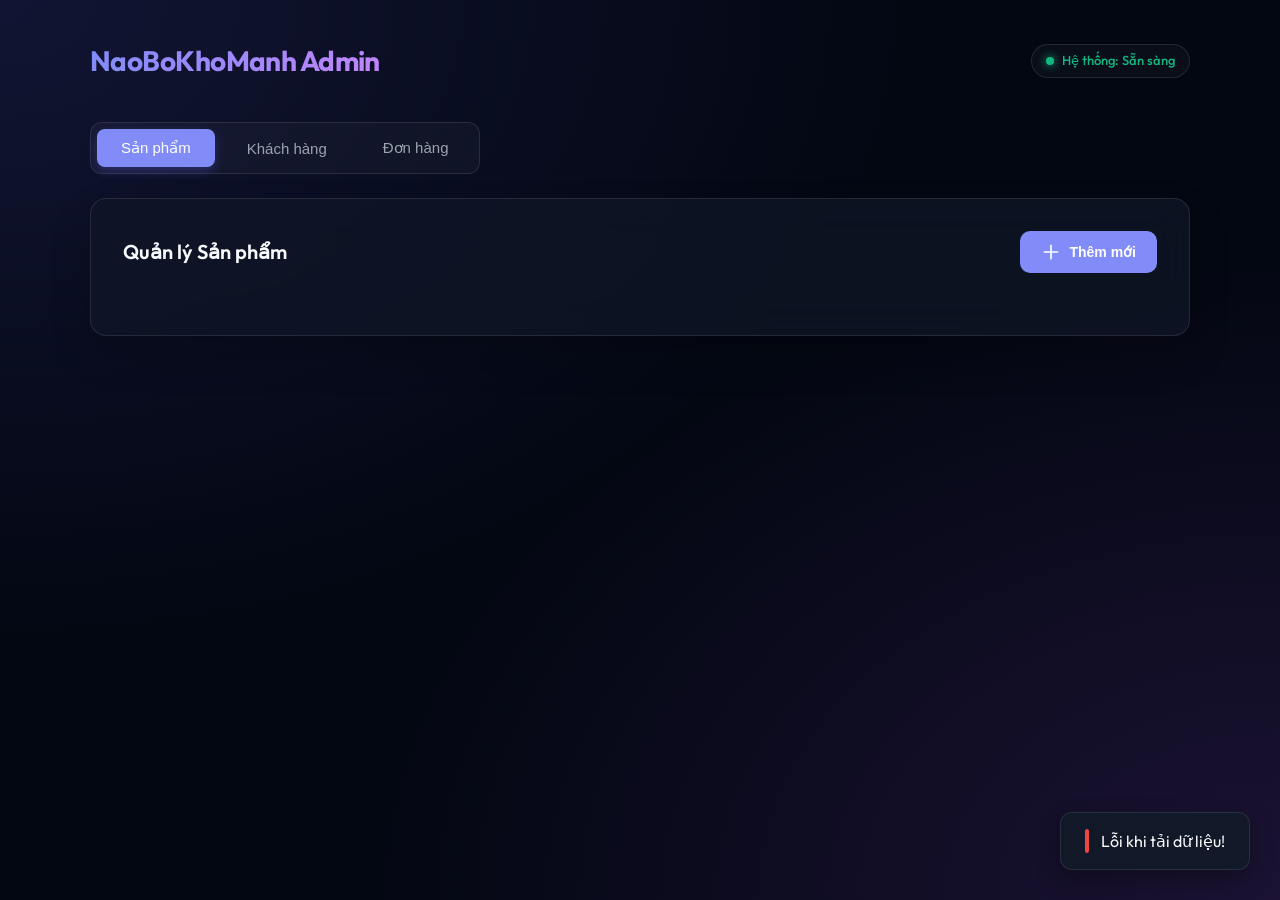
==== commit 0445e1bf: "Add files via upload" ====
--- a/index.html
+++ b/index.html
@@ -3,403 +3,643 @@
 <head>
     <meta charset="UTF-8">
     <meta name="viewport" content="width=device-width, initial-scale=1.0">
-    <title>Tái Lập Não Bộ Trong 5 Ngày - Hết "Gồng" & Chữa Lành</title>
-    
-    <!-- SEO Meta Tags -->
-    <meta name="description" content="Chương trình đồng hành 5 ngày dựa trên khoa học thần kinh giúp bạn làm dịu não bộ, giảm căng thẳng và tìm lại sự bình yên vốn có. Giá chỉ 99k.">
-    <meta name="keywords" content="tái lập não bộ, làm dịu não, giảm căng thẳng, chữa lành, ebook, khoa học thần kinh">
-    
-    <!-- Fonts: Be Vietnam Pro cho tiếng Việt siêu đẹp và dễ đọc -->
-    <link rel="preconnect" href="https://fonts.googleapis.com">
-    <link rel="preconnect" href="https://fonts.gstatic.com" crossorigin>
-    <link href="https://fonts.googleapis.com/css2?family=Be+Vietnam+Pro:wght@300;400;500;600;700&display=swap" rel="stylesheet">
-    
-    <!-- Styles -->
-    <link rel="stylesheet" href="./style.css">
+    <title>Admin Dashboard | NaoBoKhoManh</title>
+    <link href="https://fonts.googleapis.com/css2?family=Outfit:wght@300;400;500;600;700&display=swap" rel="stylesheet">
+    <style>
+        :root {
+            --primary: #818cf8;
+            --primary-hover: #6366f1;
+            --bg: #030712;
+            --surface: rgba(17, 24, 39, 0.7);
+            --border: rgba(255, 255, 255, 0.1);
+            --text: #f9fafb;
+            --text-muted: #9ca3af;
+            --success: #10b981;
+            --warning: #f59e0b;
+            --danger: #ef4444;
+            --glass: rgba(255, 255, 255, 0.03);
+        }
+
+        * {
+            margin: 0;
+            padding: 0;
+            box-sizing: border-box;
+        }
+
+        body {
+            font-family: 'Outfit', sans-serif;
+            background-color: var(--bg);
+            background-image: 
+                radial-gradient(at 0% 0%, rgba(99, 102, 241, 0.15) 0px, transparent 50%),
+                radial-gradient(at 100% 100%, rgba(168, 85, 247, 0.15) 0px, transparent 50%);
+            color: var(--text);
+            min-height: 100vh;
+            padding: 40px 20px;
+            line-height: 1.5;
+        }
+
+        .container {
+            max-width: 1100px;
+            margin: 0 auto;
+        }
+
+        /* Header */
+        header {
+            display: flex;
+            justify-content: space-between;
+            align-items: center;
+            margin-bottom: 40px;
+        }
+
+        h1 {
+            font-size: 28px;
+            font-weight: 700;
+            letter-spacing: -0.02em;
+            background: linear-gradient(to right, #818cf8, #c084fc);
+            -webkit-background-clip: text;
+            -webkit-text-fill-color: transparent;
+        }
+
+        .status-badge {
+            display: flex;
+            align-items: center;
+            gap: 8px;
+            padding: 6px 14px;
+            background: var(--glass);
+            border: 1px solid var(--border);
+            border-radius: 20px;
+            font-size: 13px;
+            color: var(--success);
+            font-weight: 500;
+        }
+
+        .status-dot {
+            width: 8px;
+            height: 8px;
+            background: var(--success);
+            border-radius: 50%;
+            box-shadow: 0 0 10px var(--success);
+        }
+
+        /* Tabs */
+        .tabs {
+            display: flex;
+            gap: 8px;
+            background: var(--glass);
+            padding: 6px;
+            border-radius: 12px;
+            border: 1px solid var(--border);
+            margin-bottom: 24px;
+            width: fit-content;
+        }
+
+        .tab-btn {
+            background: transparent;
+            border: none;
+            color: var(--text-muted);
+            padding: 10px 24px;
+            cursor: pointer;
+            font-size: 15px;
+            font-weight: 500;
+            border-radius: 8px;
+            transition: all 0.3s cubic-bezier(0.4, 0, 0.2, 1);
+        }
+
+        .tab-btn:hover {
+            color: var(--text);
+            background: rgba(255, 255, 255, 0.05);
+        }
+
+        .tab-btn.active {
+            background: var(--primary);
+            color: white;
+            box-shadow: 0 4px 12px rgba(99, 102, 241, 0.3);
+        }
+
+        /* Card & Table */
+        .card {
+            background: var(--surface);
+            backdrop-filter: blur(20px);
+            border: 1px solid var(--border);
+            border-radius: 16px;
+            padding: 32px;
+            box-shadow: 0 20px 40px rgba(0, 0, 0, 0.2);
+        }
+
+        .card-header {
+            display: flex;
+            justify-content: space-between;
+            align-items: center;
+            margin-bottom: 30px;
+        }
+
+        .card-title {
+            font-size: 20px;
+            font-weight: 600;
+        }
+
+        .btn {
+            display: inline-flex;
+            align-items: center;
+            justify-content: center;
+            padding: 10px 20px;
+            border-radius: 10px;
+            font-weight: 600;
+            font-size: 14px;
+            cursor: pointer;
+            transition: all 0.2s;
+            border: 1px solid transparent;
+            gap: 8px;
+        }
+
+        .btn-primary {
+            background: var(--primary);
+            color: white;
+        }
+
+        .btn-primary:hover {
+            background: var(--primary-hover);
+            transform: translateY(-1px);
+            box-shadow: 0 4px 15px rgba(99, 102, 241, 0.4);
+        }
+
+        .btn-secondary {
+            background: var(--glass);
+            border-color: var(--border);
+            color: var(--text);
+        }
+
+        .btn-secondary:hover {
+            background: rgba(255, 255, 255, 0.1);
+        }
+
+        .btn-danger {
+            background: rgba(239, 68, 68, 0.1);
+            color: var(--danger);
+            border-color: rgba(239, 68, 68, 0.2);
+        }
+
+        .btn-danger:hover {
+            background: var(--danger);
+            color: white;
+        }
+
+        table {
+            width: 100%;
+            border-collapse: collapse;
+        }
+
+        th {
+            text-align: left;
+            padding: 16px;
+            color: var(--text-muted);
+            font-size: 12px;
+            text-transform: uppercase;
+            letter-spacing: 0.1em;
+            border-bottom: 1px solid var(--border);
+            font-weight: 600;
+        }
+
+        td {
+            padding: 20px 16px;
+            border-bottom: 1px solid rgba(255, 255, 255, 0.03);
+            font-size: 15px;
+        }
+
+        tr:last-child td {
+            border-bottom: none;
+        }
+
+        tr:hover td {
+            background: rgba(255, 255, 255, 0.01);
+        }
+
+        .tag {
+            padding: 4px 10px;
+            border-radius: 6px;
+            font-size: 12px;
+            font-weight: 600;
+            text-transform: uppercase;
+        }
+
+        .tag-success { background: rgba(16, 185, 129, 0.1); color: var(--success); }
+        .tag-pending { background: rgba(245, 158, 11, 0.1); color: var(--warning); }
+        .tag-danger { background: rgba(239, 68, 68, 0.1); color: var(--danger); }
+
+        .price { font-weight: 600; color: #cbd5e1; }
+        .quantity-badge {
+            display: inline-flex;
+            align-items: center;
+            justify-content: center;
+            min-width: 28px;
+            height: 28px;
+            border-radius: 6px;
+            font-size: 13px;
+            font-weight: 700;
+        }
+        .qty-high { background: rgba(16, 185, 129, 0.1); color: var(--success); }
+        .qty-low { background: rgba(239, 68, 68, 0.1); color: var(--danger); animation: pulse 2s infinite; }
+
+        @keyframes pulse {
+            0% { opacity: 1; }
+            50% { opacity: 0.6; }
+            100% { opacity: 1; }
+        }
+
+        /* Modal */
+        .modal {
+            display: none;
+            position: fixed;
+            inset: 0;
+            background: rgba(0, 0, 0, 0.8);
+            backdrop-filter: blur(8px);
+            align-items: center;
+            justify-content: center;
+            z-index: 1000;
+            opacity: 0;
+            transition: opacity 0.3s;
+        }
+
+        .modal.show {
+            display: flex;
+            opacity: 1;
+        }
+
+        .modal-content {
+            background: #111827;
+            border: 1px solid var(--border);
+            border-radius: 20px;
+            padding: 32px;
+            width: 100%;
+            max-width: 500px;
+            transform: scale(0.9);
+            transition: transform 0.3s cubic-bezier(0.34, 1.56, 0.64, 1);
+            box-shadow: 0 25px 50px -12px rgba(0, 0, 0, 0.5);
+        }
+
+        .modal.show .modal-content {
+            transform: scale(1);
+        }
+
+        .modal-header {
+            margin-bottom: 24px;
+        }
+
+        .modal-title {
+            font-size: 22px;
+            font-weight: 700;
+        }
+
+        .form-group {
+            margin-bottom: 18px;
+        }
+
+        label {
+            display: block;
+            margin-bottom: 8px;
+            font-size: 14px;
+            font-weight: 500;
+            color: var(--text-muted);
+        }
+
+        input, select, textarea {
+            width: 100%;
+            padding: 12px 16px;
+            background: #030712;
+            border: 1px solid var(--border);
+            border-radius: 10px;
+            color: white;
+            font-family: inherit;
+            font-size: 15px;
+            transition: all 0.2s;
+        }
+
+        input:focus, select:focus, textarea:focus {
+            outline: none;
+            border-color: var(--primary);
+            box-shadow: 0 0 0 3px rgba(99, 102, 241, 0.1);
+        }
+
+        /* Toast */
+        .toast-container {
+            position: fixed;
+            bottom: 30px;
+            right: 30px;
+            z-index: 2000;
+        }
+
+        .toast {
+            background: #111827;
+            border: 1px solid var(--border);
+            padding: 16px 24px;
+            border-radius: 12px;
+            box-shadow: 0 10px 25px rgba(0,0,0,0.3);
+            margin-top: 10px;
+            display: flex;
+            align-items: center;
+            gap: 12px;
+            animation: slideIn 0.3s forwards;
+        }
+
+        @keyframes slideIn {
+            from { transform: translateX(100%); opacity: 0; }
+            to { transform: translateX(0); opacity: 1; }
+        }
+    </style>
 </head>
 <body>
-
-    <!-- HERO SECTION -->
-    <header class="hero-section" id="hero">
-        <div class="hero-overlay"></div>
-        <div class="container hero-content">
-            <div class="chip">🧠 Dựa Trên Khoa Học Thần Kinh</div>
-            <h1>Tái Lập Não Bộ<br>Trong 5 Ngày</h1>
-            <p class="subtitle">Chương trình đồng hành khoa học giúp bạn nhận diện stress, làm dịu não bộ và tái lập cuộc sống từng ngày một.</p>
-            
-            <div class="hero-stats">
-                <div class="stat-item">
-                    <h3>5</h3>
-                    <p>Ngày Chuyển Hóa</p>
-                </div>
-                <div class="stat-item">
-                    <h3>10+</h3>
-                    <p>Bài Tập Thực Hành</p>
-                </div>
-                <div class="stat-item">
-                    <h3>500+</h3>
-                    <p>Người Đã Thay Đổi</p>
-                </div>
+    <div class="container">
+        <header>
+            <h1>NaoBoKhoManh Admin</h1>
+            <div class="status-badge">
+                <span class="status-dot"></span>
+                Hệ thống: Sẵn sàng
             </div>
-
-            <div class="hero-cta">
-                <a href="/thanh-toan" class="btn btn-primary">Đăng Ký Ngay - Chỉ 99k</a>
-            </div>
+        </header>
+
+        <div class="tabs">
+            <button class="tab-btn active" onclick="switchTab('products', event)">Sản phẩm</button>
+            <button class="tab-btn" onclick="switchTab('customers', event)">Khách hàng</button>
+            <button class="tab-btn" onclick="switchTab('orders', event)">Đơn hàng</button>
         </div>
-    </header>
-
-    <!-- PROBLEM SECTION -->
-    <section class="problem-section" id="problem">
-        <div class="container">
-            <div class="section-heading">
-                <h4 class="text-orange">BẠN ĐANG GẶP PHẢI ĐIỀU NÀY?</h4>
-                <h2>Não Bộ Đang Gửi Tín Hiệu Cầu Cứu</h2>
-                <p>Căng thẳng kéo dài khiến não bộ hoạt động quá tải, dẫn đến những triệu chứng nghiêm trọng mà nhiều người không nhận ra.</p>
-            </div>
-
-            <div class="grid-cards">
-                <div class="card">
-                    <div class="card-icon">😰</div>
-                    <h3>Stress Mãn Tính</h3>
-                    <p class="pretty-text">Luôn trong trạng thái căng thẳng, lo lắng. Cơ thể như luôn trong tư thế "sẵn sàng chiến đấu" nhưng không bao giờ được nghỉ ngơi.</p>
-                </div>
-                <div class="card">
-                    <div class="card-icon">😴</div>
-                    <h3>Mất Ngủ Triền Miên</h3>
-                    <p class="pretty-text">Đêm nào cũng trằn trọc, suy nghĩ lung tung. Não bộ không tắt được dù cơ thể đã kiệt sức.</p>
-                </div>
-                <div class="card">
-                    <div class="card-icon">🤯</div>
-                    <h3>Quá Tải Thông Tin</h3>
-                    <p class="pretty-text">Không thể tập trung, hay quên, cảm giác như bộ não bị "đóng băng" trước quá nhiều công việc đang chờ xử lý.</p>
-                </div>
-                <div class="card">
-                    <div class="card-icon">😔</div>
-                    <h3>Kiệt Sức Cảm Xúc</h3>
-                    <p>Dễ cáu gắt, chán nản, không còn hứng thú với những điều từng làm mình vui vẻ.</p>
-                </div>
-                <div class="card">
-                    <div class="card-icon">💔</div>
-                    <h3>Cơ Thể Phản Kháng</h3>
-                    <p>Đau mỏi vai gáy liên tục, đau dạ dày, nhịp tim nhanh không rõ nguyên nhân.</p>
-                </div>
-                <div class="card">
-                    <div class="card-icon">😶</div>
-                    <h3>Mất Động Lực</h3>
-                    <p>Cảm thấy mắc kẹt, mất phương hướng và không biết bắt đầu lại từ đâu.</p>
-                </div>
-            </div>
-        </div>
-    </section>
-
-    <!-- SOLUTION SECTION -->
-    <section class="solution-section" id="solution">
-        <div class="container solution-layout">
-            <div class="solution-image">
-                <div class="ebook-html-cover">
-                    <div class="cover-text-circle">
-                        <span class="cover-top">5 Ngày</span><br>
-                        <span class="cover-bottom">HIỂU CƠ THỂ</span>
-                    </div>
-                    <div class="cover-author">@vothuthuykbc</div>
-                </div>
-            </div>
-            <div class="solution-content">
-                <h4 class="text-purple">GIẢI PHÁP DÀNH CHO BẠN</h4>
-                <h2>Đồng Hành 5 Ngày Cùng Bạn Tái Lập Lại Não Bộ</h2>
-                <p>Không phải lý thuyết suông, đây là tấm bản đồ dựa trên khoa học để bạn ứng dụng thực tế. Mỗi ngày một bài thực hành nhỏ.</p>
-                
-                <ul class="curriculum-list">
-                    <li>
-                        <div class="day-badge">Ngày 1</div>
-                        <div>
-                            <strong>10 Dấu Hiệu Cơ Thể Đang Gồng</strong>
-                            <p>Nhận diện chính xác trạng thái báo động của cơ thể.</p>
-                        </div>
-                    </li>
-                    <li>
-                        <div class="day-badge">Ngày 2</div>
-                        <div>
-                            <strong>Phím Nguồn: Làm Dịu Não</strong>
-                            <p>Các bài thực hành kích hoạt phó giao cảm đưa não về trạng thái nghỉ.</p>
-                        </div>
-                    </li>
-                    <li>
-                        <div class="day-badge">Ngày 3</div>
-                        <div>
-                            <strong>Quy Tắc Ngón Tay Cái</strong>
-                            <p>Nghệ thuật xử lý vấn đề gọn gàng để não bộ không bị "kẹt xe".</p>
-                        </div>
-                    </li>
-                    <li>
-                        <div class="day-badge">Ngày 4</div>
-                        <div>
-                            <strong>Hãy Là Chính Mình</strong>
-                            <p>Gỡ bỏ sự phán xét từ bên ngoài, giải phóng năng lượng kìm nén.</p>
-                        </div>
-                    </li>
-                    <li>
-                        <div class="day-badge">Ngày 5</div>
-                        <div>
-                            <strong>Thời Gian Là Vàng Bạc</strong>
-                            <p>Quản trị năng lượng và tập trung để tái lập vòng lặp sống cân bằng.</p>
-                        </div>
-                    </li>
-                </ul>
-            </div>
-        </div>
-    </section>
-
-    <!-- ASSESSMENT FORM SECTION -->
-    <section class="assessment-section" id="assessment-form">
-        <div class="container">
-            <div class="section-heading">
-                <h4 class="text-purple">BẢN ĐÁNH GIÁ CÁ NHÂN</h4>
-                <h2>Hãy Cho Chúng Tôi Biết Về Bạn</h2>
-                <p>Những câu trả lời của bạn sẽ giúp chúng tôi thiết kế lộ trình tái lập não bộ phù hợp nhất.</p>
-            </div>
-
-            <div class="form-card assessment-card">
-                <form id="assessmentForm">
-                    <!-- Thông tin cơ bản -->
-                    <div class="form-row">
-                        <div class="form-group">
-                            <label for="assessment-name">Tên</label>
-                            <input type="text" id="assessment-name" name="name" placeholder="Ví dụ: Nguyễn Văn A" required>
-                        </div>
-                        
-                        <div class="form-group">
-                            <label for="assessment-phone">Số điện thoại / Zalo</label>
-                            <input type="tel" id="assessment-phone" name="phone" placeholder="0912345678" required>
-                        </div>
-                    </div>
-
-                    <div class="form-divider"></div>
-
-                    <!-- Question 3 -->
-                    <div class="form-group">
-                        <label>Câu 1: Vấn đề nào đang ảnh hưởng đến bạn nhiều nhất?</label>
-                        <div class="checkbox-group">
-                            <label class="custom-checkbox">
-                                <input type="checkbox" name="question3" value="Mất tập trung khi làm việc/học tập">
-                                <span class="checkmark"></span>
-                                Mất tập trung khi làm việc/học tập
-                            </label>
-                            <label class="custom-checkbox">
-                                <input type="checkbox" name="question3" value="Mất ngủ, ngủ không sâu giấc">
-                                <span class="checkmark"></span>
-                                Mất ngủ, ngủ không sâu giấc
-                            </label>
-                            <label class="custom-checkbox">
-                                <input type="checkbox" name="question3" value="Lo âu, căng thẳng thường xuyên">
-                                <span class="checkmark"></span>
-                                Lo âu, căng thẳng thường xuyên
-                            </label>
-                            <label class="custom-checkbox">
-                                <input type="checkbox" name="question3" value="Dễ mệt mỏi, kiệt sức">
-                                <span class="checkmark"></span>
-                                Dễ mệt mỏi, kiệt sức
-                            </label>
-                            <label class="custom-checkbox">
-                                <input type="checkbox" name="question3" value="Cả những vấn đề trên">
-                                <span class="checkmark"></span>
-                                Cả những vấn đề trên
-                            </label>
-                        </div>
-                    </div>
-
-                    <!-- Question 4 -->
-                    <div class="form-group">
-                        <label>Câu 2: Bạn đã thử giải pháp nào chưa?</label>
-                        <div class="checkbox-group">
-                            <label class="custom-checkbox">
-                                <input type="checkbox" name="question4" value="Chưa thử gì cả">
-                                <span class="checkmark"></span>
-                                Chưa thử gì cả
-                            </label>
-                            <label class="custom-checkbox">
-                                <input type="checkbox" name="question4" value="Đã thử thuốc/thực phẩm chức năng">
-                                <span class="checkmark"></span>
-                                Đã thử thuốc/thực phẩm chức năng
-                            </label>
-                            <label class="custom-checkbox">
-                                <input type="checkbox" name="question4" value="Đã tập thiền/yoga/thở">
-                                <span class="checkmark"></span>
-                                Đã tập thiền/yoga/thở
-                            </label>
-                            <label class="custom-checkbox">
-                                <input type="checkbox" name="question4" value="Đã đọc sách/tìm hiểu online">
-                                <span class="checkmark"></span>
-                                Đã đọc sách/tìm hiểu online
-                            </label>
-                            <label class="custom-checkbox">
-                                <input type="checkbox" name="question4" value="Đã gặp bác sĩ/chuyên gia">
-                                <span class="checkmark"></span>
-                                Đã gặp bác sĩ/chuyên gia
-                            </label>
-                        </div>
-                    </div>
-
-                    <!-- Question 5 -->
-                    <div class="form-group">
-                        <label>Câu 3: Bạn muốn cải thiện điều gì trong 1 tháng tới?</label>
-                        <div class="checkbox-group">
-                            <label class="custom-checkbox">
-                                <input type="checkbox" name="question5" value="Ngủ ngon hơn">
-                                <span class="checkmark"></span>
-                                Ngủ ngon hơn
-                            </label>
-                            <label class="custom-checkbox">
-                                <input type="checkbox" name="question5" value="Tập trung tốt hơn">
-                                <span class="checkmark"></span>
-                                Tập trung tốt hơn
-                            </label>
-                            <label class="custom-checkbox">
-                                <input type="checkbox" name="question5" value="Bình tĩnh, ít lo âu hơn">
-                                <span class="checkmark"></span>
-                                Bình tĩnh, ít lo âu hơn
-                            </label>
-                            <label class="custom-checkbox">
-                                <input type="checkbox" name="question5" value="Tăng năng lượng, giảm mệt mỏi">
-                                <span class="checkmark"></span>
-                                Tăng năng lượng, giảm mệt mỏi
-                            </label>
-                            <label class="custom-checkbox">
-                                <input type="checkbox" name="question5" value="Tất cả những điều trên">
-                                <span class="checkmark"></span>
-                                Tất cả những điều trên
-                            </label>
-                        </div>
-                    </div>
-
-                    <div class="form-actions">
-                        <button type="submit" class="btn btn-submit" id="assessmentSubmitBtn">Gửi Câu Trả Lời Ngay</button>
-                    </div>
-                    
-                    <div class="loader" id="assessmentLoader" style="display: none;"></div>
-                    
-                    <div class="success-message" id="assessmentSuccessMsg" style="display: none;">
-                        <div class="success-icon">✨</div>
-                        <h3>Hoàn thành đánh giá!</h3>
-                        <p>Cảm ơn bạn đã chia sẻ. Hãy nhấn nút bên dưới để gửi kết quả và nhận tư vấn trực tiếp từ chúng tôi.</p>
-                        <a href="https://zalo.me/0877057918" id="zaloAssessmentBtn" target="_blank" class="btn btn-zalo-confirm">💬 Gửi Kết Quả Qua Zalo Để Nhận Tư Vấn</a>
-                    </div>
-                </form>
-            </div>
-        </div>
-    </section>
-
-    <!-- PRICING & FORM SECTION -->
-    <section class="pricing-section" id="booking-form">
-        <div class="container pricing-layout">
-            <div class="pricing-text">
-                <h2>Sẵn Sàng Cho Sự Thay Đổi?</h2>
-                <p>Chỉ với giá một bữa cafe, bạn sẽ có được công cụ chuyển hóa não bộ và cuộc sống trong 5 ngày.</p>
-                <div class="price-box">
-                    <span class="price-old">199.000đ</span>
-                    <span class="price-new">99.000đ</span>
-                </div>
-                <div class="contact-zalo">
-                    <p>Hoặc hỗ trợ trực tiếp qua Zalo:</p>
-                    <a href="https://zalo.me/0877057918" target="_blank" class="btn btn-zalo">💬 Nhắn Zalo: 0877057918</a>
-                </div>
-            </div>
-
-            <div class="form-card">
-                <h3>Đăng Ký Nhận Ebook Ngay</h3>
-                <form id="orderForm">
-                    <div class="form-group">
-                        <label for="fullname">Họ và Tên *</label>
-                        <input type="text" id="fullname" name="fullname" placeholder="Nguyễn Văn A" required>
-                    </div>
-                    
-                    <div class="form-group">
-                        <label for="phone">Số điện thoại (Zalo) *</label>
-                        <input type="tel" id="phone" name="phone" placeholder="0912345678" required>
-                    </div>
-
-                    <div class="form-group">
-                        <label for="email">Email *</label>
-                        <input type="email" id="email" name="email" placeholder="example@gmail.com" required>
-                    </div>
-
-                    <button type="submit" class="btn btn-submit" id="submitBtn">Xác Nhận Đăng Ký</button>
-                    <div class="loader" id="loader" style="display: none;"></div>
-                </form>
-                
-                <div class="payment-section" id="paymentSection" style="display: none;">
-                    <div class="success-alert">✅ Gửi thông tin thành công!</div>
-                    <p class="payment-desc">Vui lòng quét mã QR dưới đây để thanh toán mức giá ưu đãi <strong>99.000đ</strong>. Hệ thống sẽ tự động xác nhận và gửi Ebook cho bạn qua Zalo.</p>
-                    
-                    <div class="qr-box">
-                        <img src="" alt="Mã QR Thanh Toán" class="qr-image" id="qrImage">
-                    </div>
-                    
-                    <div class="bank-details">
-                        <p>Ngân hàng: <strong>MB Bank</strong></p>
-                        <p>Chủ tài khoản: <strong>LE BAO MINH CHAU</strong></p>
-                        <p>Số tài khoản: <strong>3530110082002</strong></p>
-                        <p>Số tiền: <strong class="text-purple">99.000đ</strong></p>
-                        
-                        <div class="transfer-note">
-                            <p class="note-title">📝 NỘI DUNG CHUYỂN KHOẢN</p>
-                            <p>Nội dung chuyển khoản gợi ý:</p>
-                            <div class="transfer-content-box">
-                                <strong id="transferContentDisplay">ebook [SĐT của bạn]</strong>
-                            </div>
-                            <small><em>💡 Nội dung này đã được điền sẵn trong mã QR. Bạn có thể tự chỉnh sửa nội dung chuyển tiền trong app ngân hàng nếu cần.</em></small>
-                        </div>
-                    </div>
-
-                    <a href="https://zalo.me/0877057918" id="zaloOrderBtn" target="_blank" class="btn btn-zalo-confirm">💬 Gửi Ảnh Chuyển Khoản Qua Zalo</a>
-                    <button class="btn btn-finish" id="finishBtn">Tôi Đã Chuyển Khoản Mua Ebook</button>
-                </div>
-            </div>
-            </div>
-        </div>
-    </section>
-
-    <footer>
-        <div class="container">
-            <p>&copy; 2026 Hành trình tái lập não bộ. Đã đăng ký bản quyền.</p>
-            <p>Email: hotro@diutamtri.com | Zalo: 0877057918</p>
-        </div>
-    </footer>
-
-    <!-- CHATBOT WIDGET -->
-    <div class="chatbot-widget" id="chatbotWidget">
-        <div class="chatbot-bubble" id="chatbotBubble">
-            <span class="bubble-icon">💬</span>
-            <span class="bubble-notification">1</span>
-        </div>
-        
-        <div class="chatbot-window" id="chatbotWindow">
-            <div class="chatbot-header">
-                <div class="chat-profile">
-                    <div class="profile-avatar">👩‍🏫</div>
-                    <div class="profile-info">
-                        <strong>Giảng viên (55 tuổi)</strong>
-                        <span>Đang trực tuyến</span>
-                    </div>
-                </div>
-                <button class="chat-close" id="chatClose">&times;</button>
+
+        <div class="card">
+            <div class="card-header">
+                <h2 class="card-title" id="tabTitle">Quản lý Sản phẩm</h2>
+                <button class="btn btn-primary" onclick="showModal()">
+                    <svg width="20" height="20" fill="none" stroke="currentColor" viewBox="0 0 24 24"><path stroke-linecap="round" stroke-linejoin="round" stroke-width="2" d="M12 4v16m8-8H4"></path></svg>
+                    Thêm mới
+                </button>
             </div>
             
-            <div class="chat-body" id="chatBody">
-                <!-- Messages will appear here -->
-            </div>
-            
-            <div class="chat-footer" id="chatFooter">
-                <button class="scroll-arrow up hidden" id="scrollUp">▲</button>
-                <div class="options-grid" id="chatOptions">
-                    <!-- FAQ buttons will appear here -->
-                </div>
-                <button class="scroll-arrow down" id="scrollDown">▼</button>
+            <div style="overflow-x: auto;">
+                <table id="dataTable">
+                    <thead id="tableHead"></thead>
+                    <tbody id="tableBody"></tbody>
+                </table>
             </div>
         </div>
     </div>
 
-    <!-- Scripts -->
-    <script src="./main.js"></script>
+    <!-- Modal Form -->
+    <div class="modal" id="formModal">
+        <div class="modal-content">
+            <div class="modal-header">
+                <h3 class="modal-title" id="modalTitle">Thêm Sản phẩm</h3>
+            </div>
+            <form id="dataForm">
+                <div id="formFields"></div>
+                <div style="display: flex; gap: 12px; margin-top: 32px;">
+                    <button type="submit" class="btn btn-primary" style="flex: 2">Lưu thông tin</button>
+                    <button type="button" class="btn btn-secondary" onclick="hideModal()" style="flex: 1">Hủy</button>
+                </div>
+            </form>
+        </div>
+    </div>
+
+    <div class="toast-container" id="toastContainer"></div>
+
+    <script src="../config.js"></script>
+    <script>
+        let currentTab = 'products';
+        let items = [];
+
+        async function fetchData() {
+            try {
+                const res = await fetch(window.APP_CONFIG.API_BASE_URL + `/api/${currentTab}`);
+                items = await res.json();
+                renderTable();
+            } catch (err) { 
+                showToast('Lỗi khi tải dữ liệu!', 'danger');
+            }
+        }
+
+        function switchTab(tab, e) {
+            currentTab = tab;
+            document.querySelectorAll('.tab-btn').forEach(b => b.classList.remove('active'));
+            e.target.classList.add('active');
+            
+            const titles = {
+                'products': 'Quản lý Sản phẩm',
+                'customers': 'Danh sách Khách hàng',
+                'orders': 'Lịch sử Đơn hàng'
+            };
+            document.getElementById('tabTitle').innerText = titles[tab];
+            fetchData();
+        }
+
+        function renderTable() {
+            const thead = document.getElementById('tableHead');
+            const tbody = document.getElementById('tableBody');
+            tbody.innerHTML = '';
+
+            if (currentTab === 'products') {
+                thead.innerHTML = `<tr><th>Tên sản phẩm</th><th>Đơn giá</th><th>Số lượng kho</th><th>Hành động</th></tr>`;
+                items.forEach(item => {
+                    tbody.innerHTML += `<tr>
+                        <td style="font-weight: 500">${item.name}</td>
+                        <td class="price">${item.price.toLocaleString()}đ</td>
+                        <td>
+                            <span class="quantity-badge ${item.quantity < 10 ? 'qty-low' : 'qty-high'}">${item.quantity}</span>
+                        </td>
+                        <td>
+                            <div style="display: flex; gap: 8px">
+                                <button class="btn btn-secondary" onclick="editItem(${item.id})">Sửa</button>
+                                <button class="btn btn-danger" onclick="deleteItem(${item.id})">Xóa</button>
+                            </div>
+                        </td>
+                    </tr>`;
+                });
+            } else if (currentTab === 'customers') {
+                thead.innerHTML = `<tr><th>Khách hàng</th><th>Liên hệ</th><th>Thông tin thêm</th><th>Hành động</th></tr>`;
+                items.forEach(item => {
+                    tbody.innerHTML += `<tr>
+                        <td>
+                            <div style="font-weight: 600">${item.name}</div>
+                            <div style="font-size: 13px; color: var(--text-muted)">ID: #${item.id}</div>
+                        </td>
+                        <td>
+                            <div>${item.phone}</div>
+                            <div style="font-size: 13px; color: var(--text-muted)">${item.email || '-'}</div>
+                        </td>
+                        <td><div style="max-width: 200px; white-space: nowrap; overflow: hidden; text-overflow: ellipsis; color: var(--text-muted)">${item.notes || '-'}</div></td>
+                        <td>
+                            <div style="display: flex; gap: 8px">
+                                <button class="btn btn-secondary" onclick="editItem(${item.id})">Sửa</button>
+                                <button class="btn btn-danger" onclick="deleteItem(${item.id})">Xóa</button>
+                            </div>
+                        </td>
+                    </tr>`;
+                });
+            } else if (currentTab === 'orders') {
+                thead.innerHTML = `<tr><th>ID</th><th>Khách hàng</th><th>Sản phẩm</th><th>Tổng tiền</th><th>Trạng thái</th><th>Hành động</th></tr>`;
+                items.forEach(item => {
+                    const statusClass = item.status === 'confirmed' ? 'tag-success' : (item.status === 'pending' ? 'tag-pending' : 'tag-danger');
+                    tbody.innerHTML += `<tr>
+                        <td style="color: var(--text-muted)">#${item.id}</td>
+                        <td style="font-weight: 600">${item.customer_name || 'Khách lạ'}</td>
+                        <td>${item.product_name || 'SP đã xóa'}</td>
+                        <td class="price">${(item.amount || 0).toLocaleString()}đ</td>
+                        <td><span class="tag ${statusClass}">${item.status}</span></td>
+                        <td>
+                            <div style="display: flex; gap: 8px">
+                                <button class="btn btn-secondary" onclick="editItem(${item.id})">Sửa</button>
+                                <button class="btn btn-danger" onclick="deleteItem(${item.id})">Xóa</button>
+                            </div>
+                        </td>
+                    </tr>`;
+                });
+            }
+        }
+
+        async function showModal(id = null) {
+            const fields = document.getElementById('formFields');
+            const modalTitle = document.getElementById('modalTitle');
+            const form = document.getElementById('dataForm');
+            const modal = document.getElementById('formModal');
+            
+            form.reset();
+            form.dataset.id = id || '';
+            const item = id ? items.find(i => i.id === id) : {};
+
+            if (currentTab === 'products') {
+                modalTitle.innerText = id ? 'Chỉnh sửa Sản phẩm' : 'Thêm Sản phẩm';
+                fields.innerHTML = `
+                    <div class="form-group"><label>Tên sản phẩm</label><input name="name" value="${item.name || ''}" required placeholder="Nhập tên sản phẩm..."></div>
+                    <div class="form-group"><label>Đơn giá (VNĐ)</label><input type="number" name="price" value="${item.price || ''}" required></div>
+                    <div class="form-group"><label>Số lượng kho</label><input type="number" name="quantity" value="${item.quantity || ''}" required></div>
+                    <div class="form-group"><label>Mô tả ngắn</label><textarea name="description" rows="3">${item.description || ''}</textarea></div>
+                `;
+            } else if (currentTab === 'customers') {
+                modalTitle.innerText = id ? 'Chỉnh sửa Khách hàng' : 'Thêm Khách hàng';
+                fields.innerHTML = `
+                    <div class="form-group"><label>Họ và tên</label><input name="name" value="${item.name || ''}" required></div>
+                    <div class="form-group"><label>Số điện thoại</label><input name="phone" value="${item.phone || ''}" required></div>
+                    <div class="form-group"><label>Zalo (Tùy chọn)</label><input name="zalo" value="${item.zalo || ''}"></div>
+                    <div class="form-group"><label>Email</label><input type="email" name="email" value="${item.email || ''}"></div>
+                    <div class="form-group"><label>Ghi chú khách hàng</label><textarea name="notes" rows="3">${item.notes || ''}</textarea></div>
+                `;
+            } else if (currentTab === 'orders') {
+                modalTitle.innerText = id ? 'Cập nhật Đơn hàng' : 'Tạo Đơn hàng mới';
+                
+                if (id) {
+                    // Edit mode - only status and notes
+                    fields.innerHTML = `
+                        <div class="form-group"><label>Trạng thái đơn hàng</label>
+                            <select name="status">
+                                <option value="pending" ${item.status === 'pending' ? 'selected' : ''}>Chờ xử lý</option>
+                                <option value="confirmed" ${item.status === 'confirmed' ? 'selected' : ''}>Đã xác nhận</option>
+                                <option value="cancelled" ${item.status === 'cancelled' ? 'selected' : ''}>Đã hủy</option>
+                            </select>
+                        </div>
+                        <div class="form-group"><label>Ghi chú đơn hàng</label><textarea name="notes" rows="3">${item.notes || ''}</textarea></div>
+                    `;
+                } else {
+                    // Create mode - need to fetch data
+                    const [resC, resP] = await Promise.all([fetch(window.APP_CONFIG.API_BASE_URL + '/api/customers'), fetch(window.APP_CONFIG.API_BASE_URL + '/api/products')]);
+                    const customers = await resC.json();
+                    const products = await resP.json();
+                    
+                    fields.innerHTML = `
+                        <div class="form-group"><label>Chọn Khách hàng</label>
+                            <select name="customer_id" required>
+                                <option value="">-- Chọn khách hàng --</option>
+                                ${customers.map(c => `<option value="${c.id}">${c.name} (${c.phone})</option>`).join('')}
+                            </select>
+                        </div>
+                        <div class="form-group"><label>Chọn Sản phẩm</label>
+                            <select name="product_id" id="prodSelect" required onchange="updateOrderPrice(this)">
+                                <option value="">-- Chọn sản phẩm --</option>
+                                ${products.map(p => `<option value="${p.id}" data-price="${p.price}">[Kho: ${p.quantity}] ${p.name}</option>`).join('')}
+                            </select>
+                        </div>
+                        <div class="form-group"><label>Tổng tiền thanh toán (VNĐ)</label><input type="number" id="orderAmount" name="amount" required></div>
+                        <div class="form-group"><label>Ghi chú</label><textarea name="notes" rows="2"></textarea></div>
+                        <div style="background: rgba(129, 140, 248, 0.1); padding: 12px; border-radius: 8px; font-size: 13px; color: var(--primary);">
+                            ℹ️ Khi tạo đơn, hệ thống sẽ tự động trừ 1 vào số lượng kho.
+                        </div>
+                    `;
+                }
+            }
+            
+            modal.classList.add('show');
+        }
+
+        function updateOrderPrice(select) {
+            const price = select.options[select.selectedIndex].dataset.price;
+            if (price) document.getElementById('orderAmount').value = price;
+        }
+
+        function hideModal() {
+            document.getElementById('formModal').classList.remove('show');
+        }
+
+        document.getElementById('dataForm').onsubmit = async (e) => {
+            e.preventDefault();
+            const formData = new FormData(e.target);
+            const data = Object.fromEntries(formData.entries());
+            if (e.target.dataset.id) data.id = e.target.dataset.id;
+
+            try {
+                const res = await fetch(window.APP_CONFIG.API_BASE_URL + `/api/${currentTab}`, {
+                    method: 'POST',
+                    headers: { 'Content-Type': 'application/json' },
+                    body: JSON.stringify(data)
+                });
+                const result = await res.json();
+                if (result.success) {
+                    showToast(e.target.dataset.id ? 'Đã cập nhật thành công!' : 'Đã thêm thành công!', 'success');
+                    hideModal();
+                    fetchData();
+                } else {
+                    showToast(result.error || 'Thao tác thất bại!', 'danger');
+                }
+            } catch (err) {
+                showToast('Lỗi kết nối máy chủ!', 'danger');
+            }
+        };
+
+        async function deleteItem(id) {
+            if (!confirm('Bạn có chắc chắn muốn xóa mục này?')) return;
+            try {
+                const res = await fetch(window.APP_CONFIG.API_BASE_URL + '/api/delete', {
+                    method: 'POST',
+                    headers: { 'Content-Type': 'application/json' },
+                    body: JSON.stringify({ table: currentTab, id: id })
+                });
+                const result = await res.json();
+                if (result.success) {
+                    showToast('Đã xóa dữ liệu thành công.', 'success');
+                    fetchData();
+                } else {
+                    showToast('Lỗi khi xóa dữ liệu!', 'danger');
+                }
+            } catch (err) {
+                showToast('Lỗi kết nối!', 'danger');
+            }
+        }
+
+        function editItem(id) { showModal(id); }
+
+        function showToast(msg, type) {
+            const container = document.getElementById('toastContainer');
+            const toast = document.createElement('div');
+            toast.className = 'toast';
+            const color = type === 'success' ? 'var(--success)' : 'var(--danger)';
+            toast.innerHTML = `
+                <div style="width: 4px; height: 24px; background: ${color}; border-radius: 2px"></div>
+                <div style="flex: 1">${msg}</div>
+            `;
+            container.appendChild(toast);
+            setTimeout(() => {
+                toast.style.opacity = '0';
+                toast.style.transform = 'translateX(100%)';
+                setTimeout(() => toast.remove(), 300);
+            }, 3000);
+        }
+
+        // Initialize
+        fetchData();
+    </script>
 </body>
 </html>
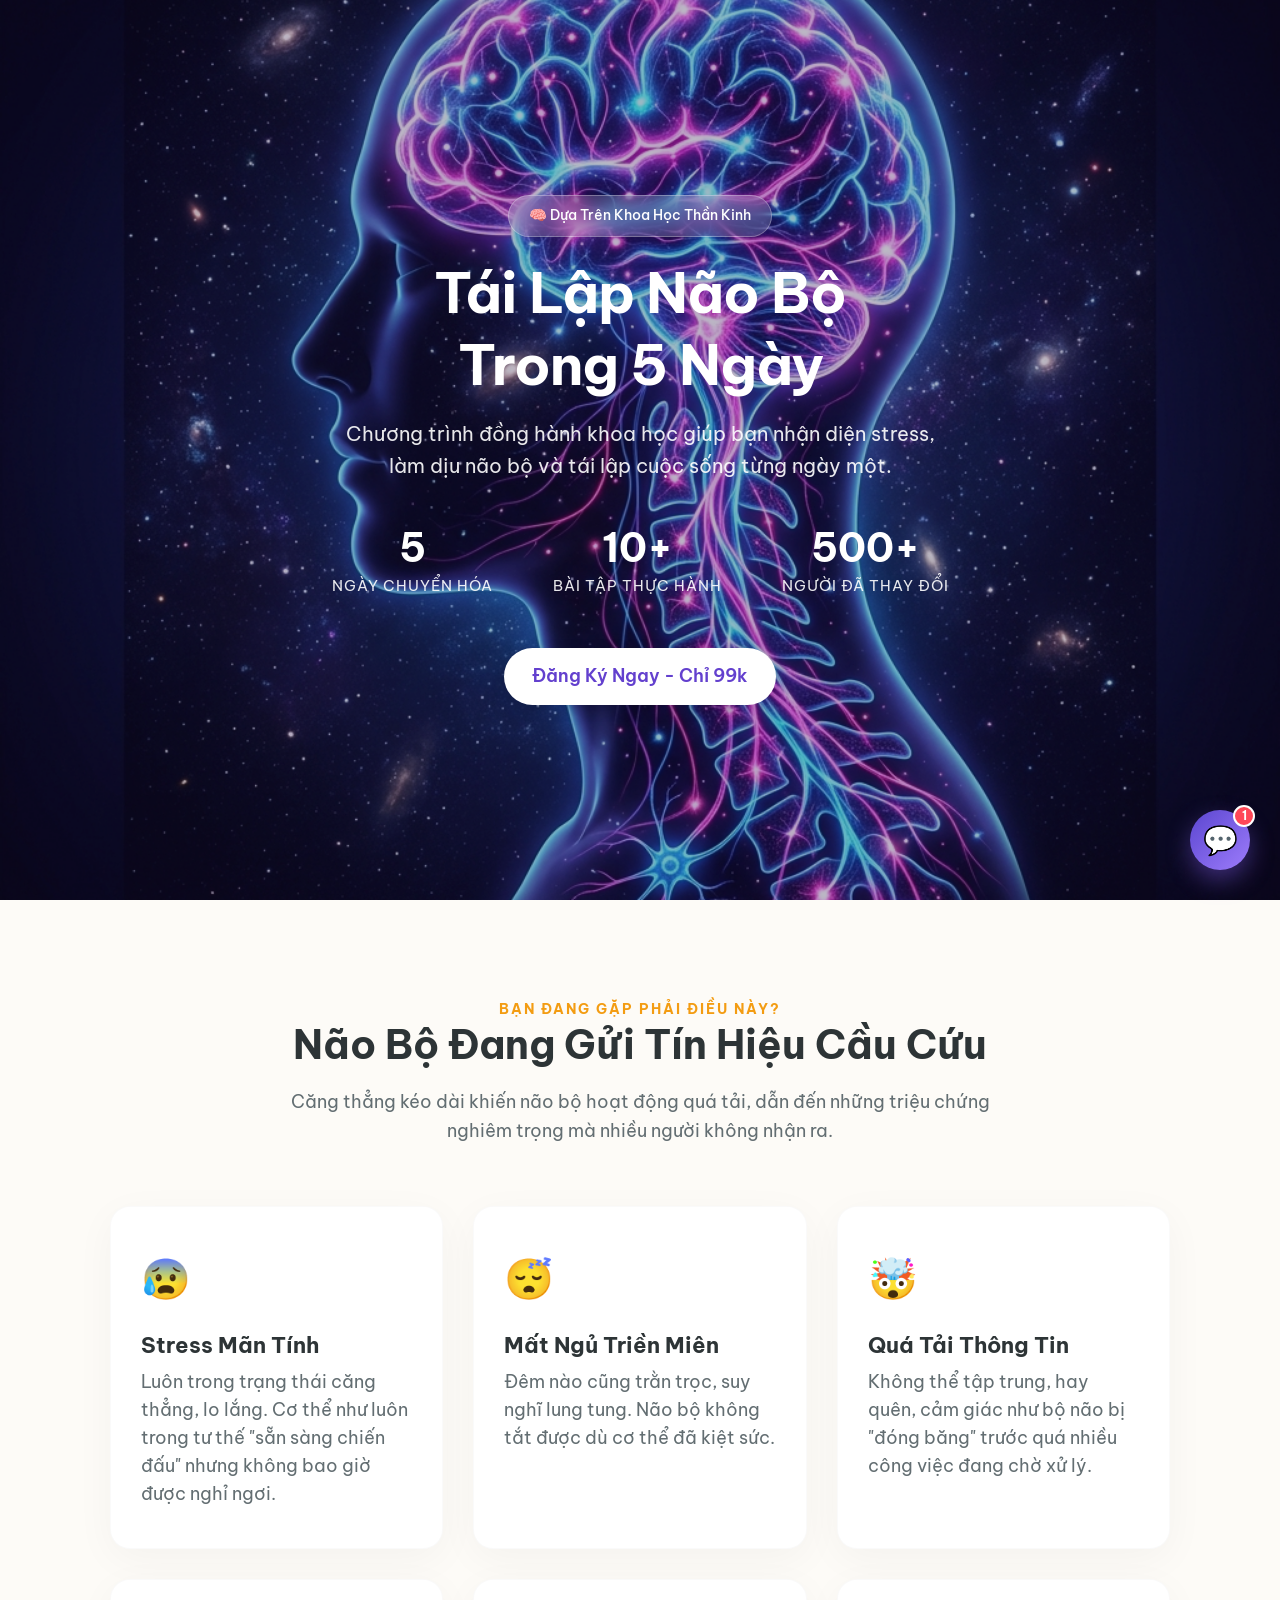
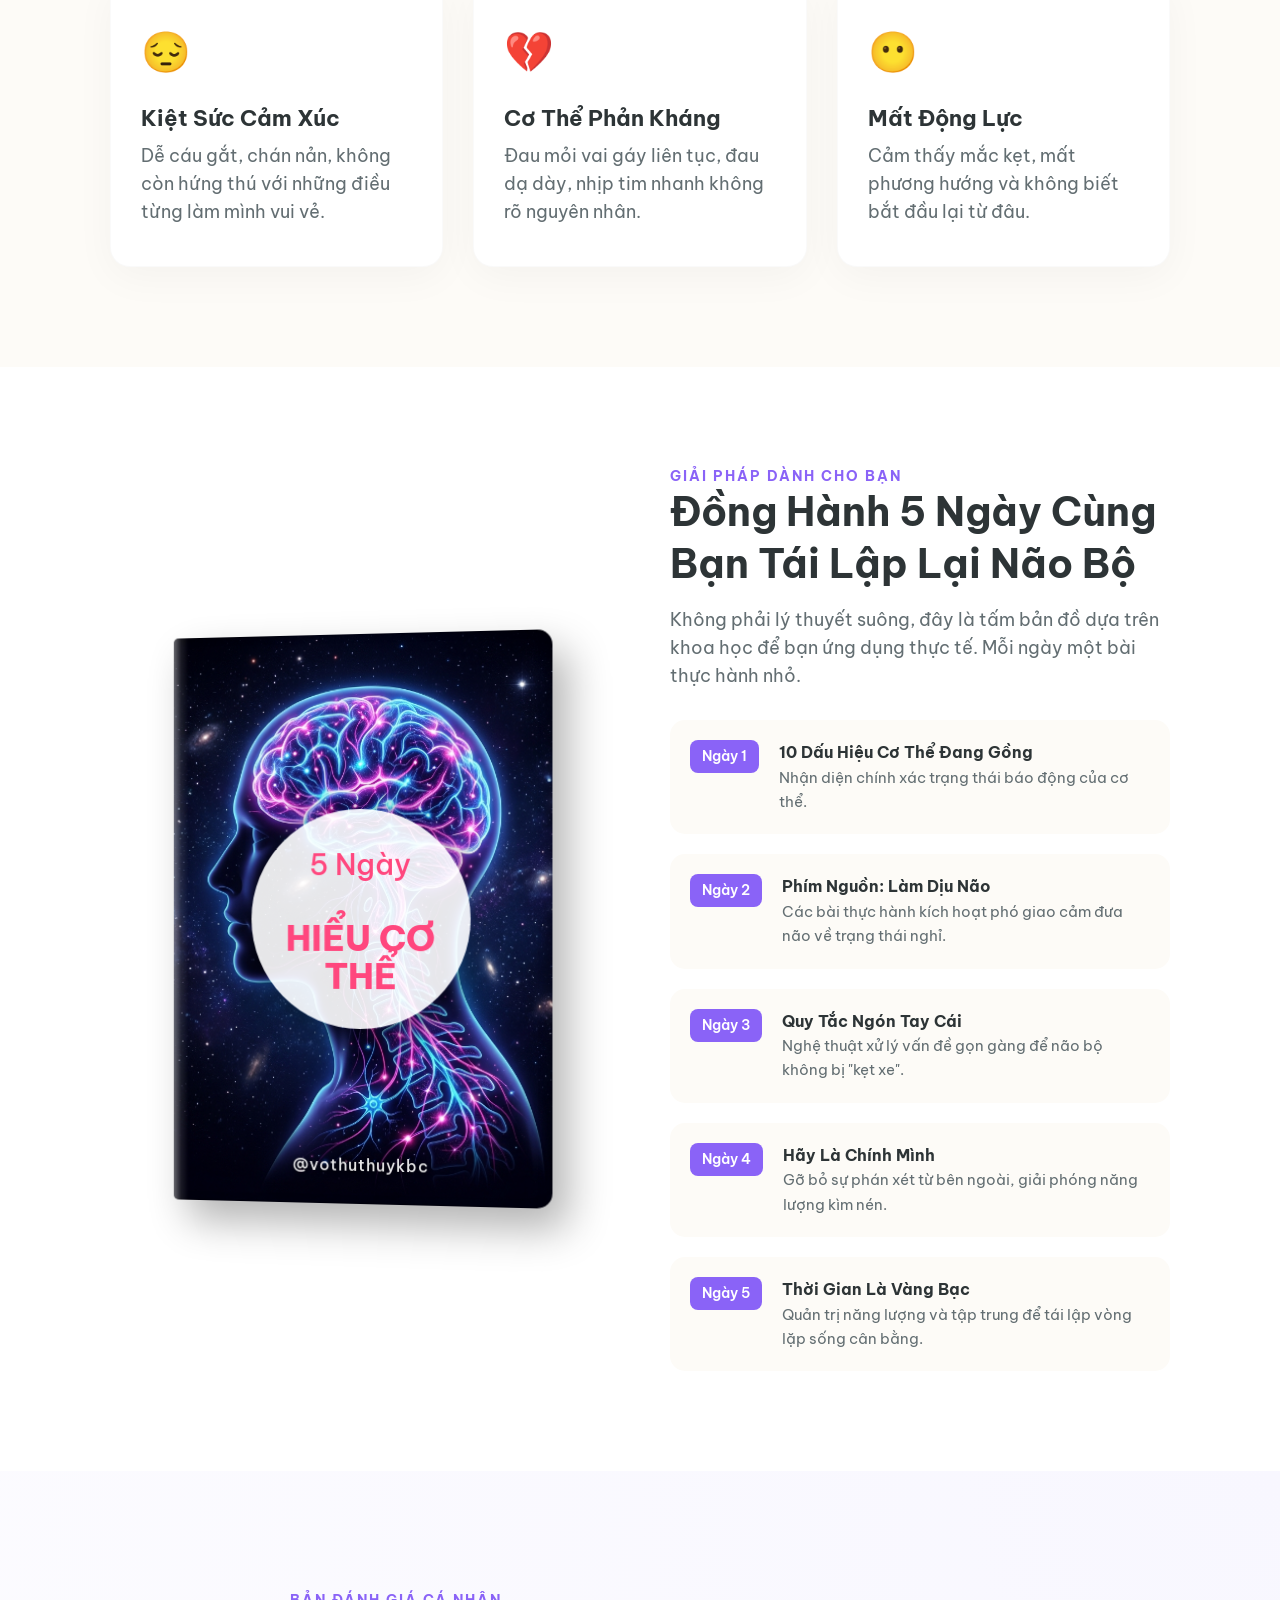
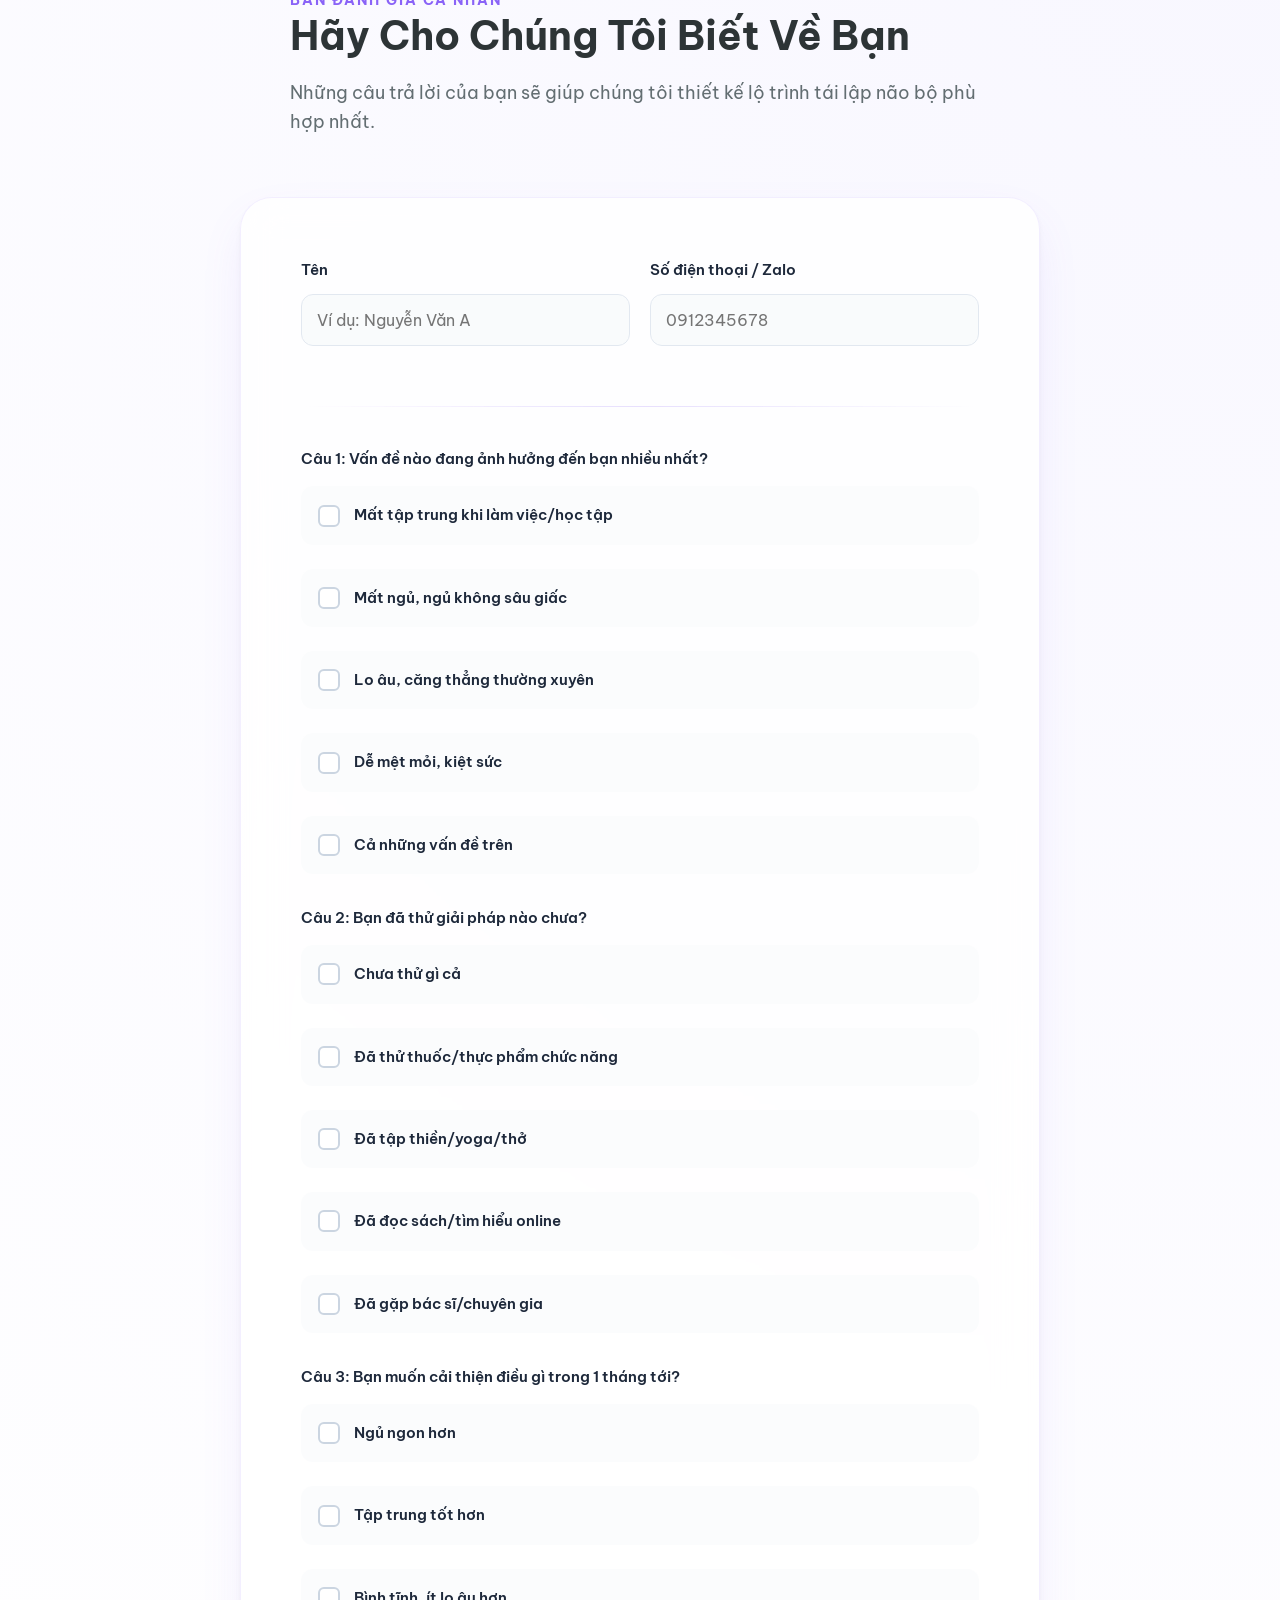
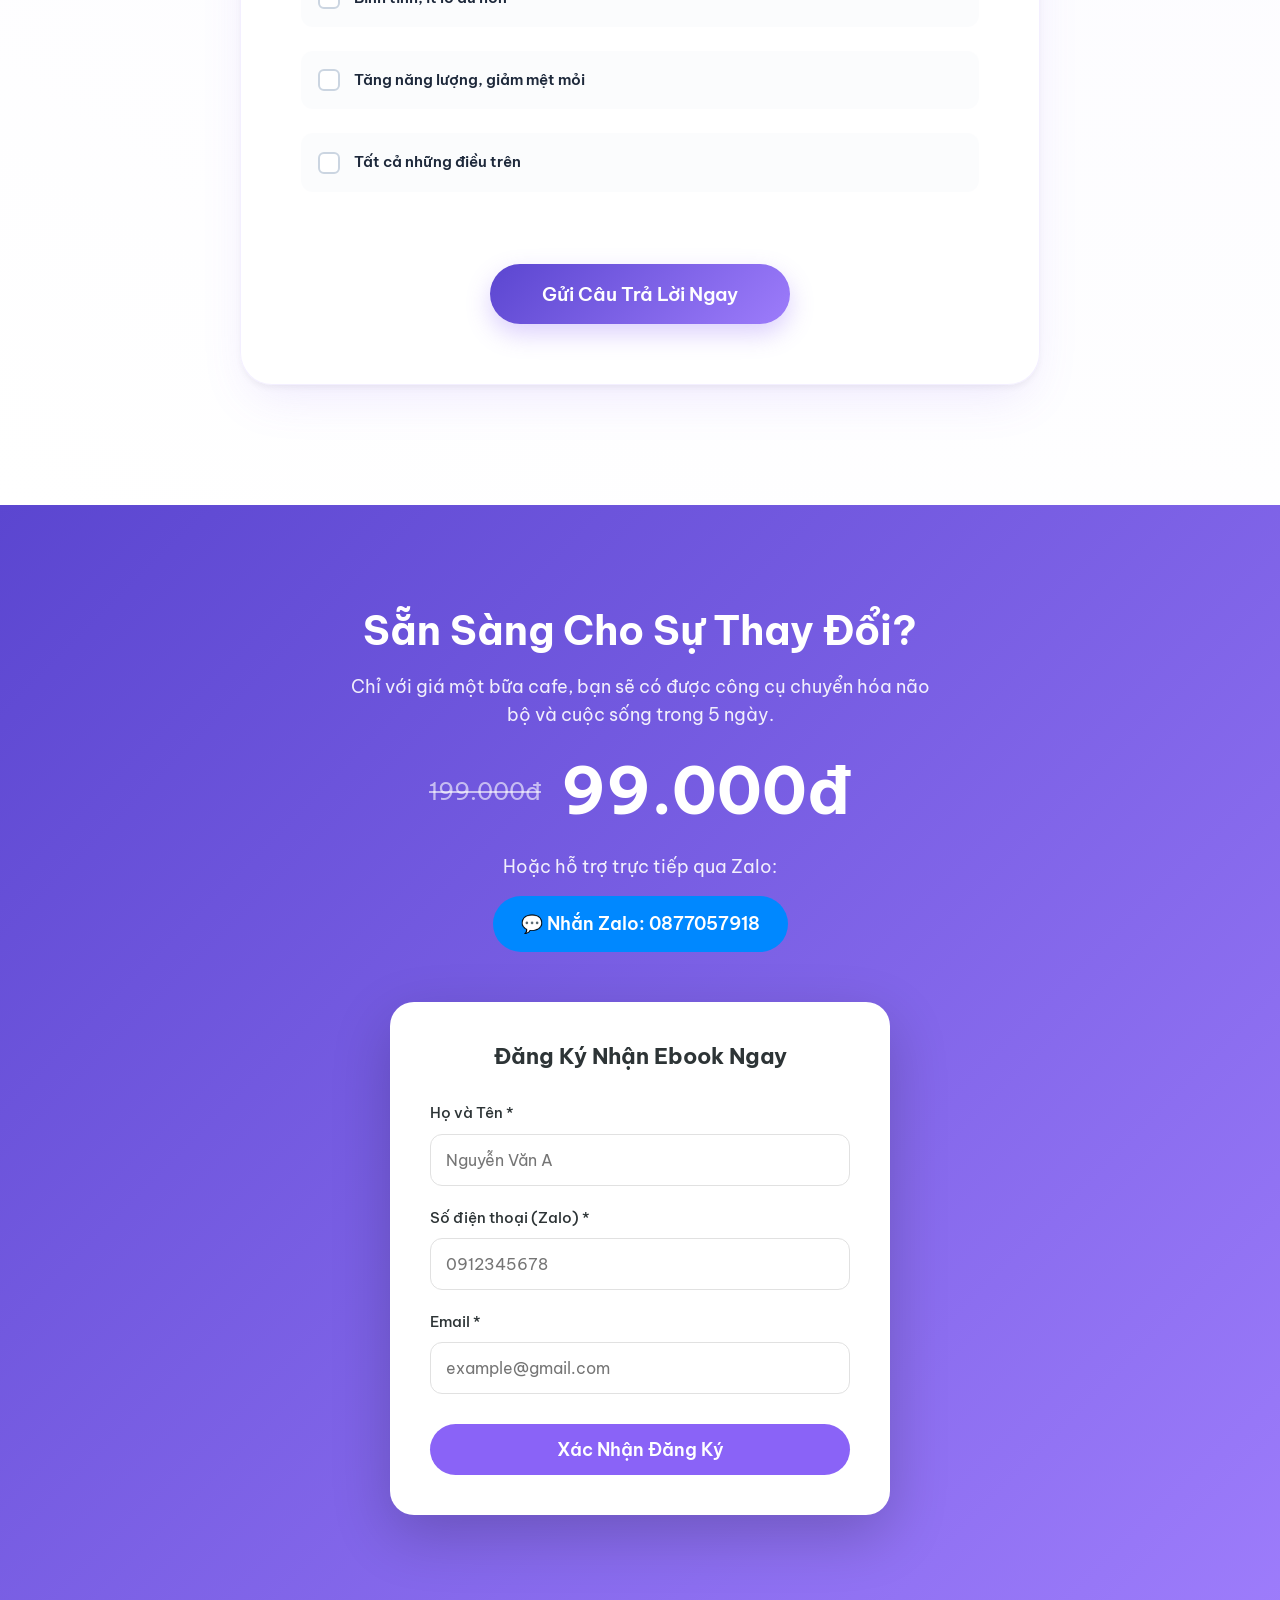
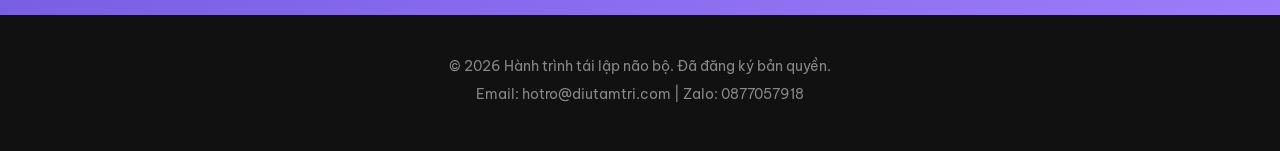
==== commit 32fea48d: "Add files via upload" ====
--- a/index.html
+++ b/index.html
@@ -3,643 +3,403 @@
 <head>
     <meta charset="UTF-8">
     <meta name="viewport" content="width=device-width, initial-scale=1.0">
-    <title>Admin Dashboard | NaoBoKhoManh</title>
-    <link href="https://fonts.googleapis.com/css2?family=Outfit:wght@300;400;500;600;700&display=swap" rel="stylesheet">
-    <style>
-        :root {
-            --primary: #818cf8;
-            --primary-hover: #6366f1;
-            --bg: #030712;
-            --surface: rgba(17, 24, 39, 0.7);
-            --border: rgba(255, 255, 255, 0.1);
-            --text: #f9fafb;
-            --text-muted: #9ca3af;
-            --success: #10b981;
-            --warning: #f59e0b;
-            --danger: #ef4444;
-            --glass: rgba(255, 255, 255, 0.03);
-        }
-
-        * {
-            margin: 0;
-            padding: 0;
-            box-sizing: border-box;
-        }
-
-        body {
-            font-family: 'Outfit', sans-serif;
-            background-color: var(--bg);
-            background-image: 
-                radial-gradient(at 0% 0%, rgba(99, 102, 241, 0.15) 0px, transparent 50%),
-                radial-gradient(at 100% 100%, rgba(168, 85, 247, 0.15) 0px, transparent 50%);
-            color: var(--text);
-            min-height: 100vh;
-            padding: 40px 20px;
-            line-height: 1.5;
-        }
-
-        .container {
-            max-width: 1100px;
-            margin: 0 auto;
-        }
-
-        /* Header */
-        header {
-            display: flex;
-            justify-content: space-between;
-            align-items: center;
-            margin-bottom: 40px;
-        }
-
-        h1 {
-            font-size: 28px;
-            font-weight: 700;
-            letter-spacing: -0.02em;
-            background: linear-gradient(to right, #818cf8, #c084fc);
-            -webkit-background-clip: text;
-            -webkit-text-fill-color: transparent;
-        }
-
-        .status-badge {
-            display: flex;
-            align-items: center;
-            gap: 8px;
-            padding: 6px 14px;
-            background: var(--glass);
-            border: 1px solid var(--border);
-            border-radius: 20px;
-            font-size: 13px;
-            color: var(--success);
-            font-weight: 500;
-        }
-
-        .status-dot {
-            width: 8px;
-            height: 8px;
-            background: var(--success);
-            border-radius: 50%;
-            box-shadow: 0 0 10px var(--success);
-        }
-
-        /* Tabs */
-        .tabs {
-            display: flex;
-            gap: 8px;
-            background: var(--glass);
-            padding: 6px;
-            border-radius: 12px;
-            border: 1px solid var(--border);
-            margin-bottom: 24px;
-            width: fit-content;
-        }
-
-        .tab-btn {
-            background: transparent;
-            border: none;
-            color: var(--text-muted);
-            padding: 10px 24px;
-            cursor: pointer;
-            font-size: 15px;
-            font-weight: 500;
-            border-radius: 8px;
-            transition: all 0.3s cubic-bezier(0.4, 0, 0.2, 1);
-        }
-
-        .tab-btn:hover {
-            color: var(--text);
-            background: rgba(255, 255, 255, 0.05);
-        }
-
-        .tab-btn.active {
-            background: var(--primary);
-            color: white;
-            box-shadow: 0 4px 12px rgba(99, 102, 241, 0.3);
-        }
-
-        /* Card & Table */
-        .card {
-            background: var(--surface);
-            backdrop-filter: blur(20px);
-            border: 1px solid var(--border);
-            border-radius: 16px;
-            padding: 32px;
-            box-shadow: 0 20px 40px rgba(0, 0, 0, 0.2);
-        }
-
-        .card-header {
-            display: flex;
-            justify-content: space-between;
-            align-items: center;
-            margin-bottom: 30px;
-        }
-
-        .card-title {
-            font-size: 20px;
-            font-weight: 600;
-        }
-
-        .btn {
-            display: inline-flex;
-            align-items: center;
-            justify-content: center;
-            padding: 10px 20px;
-            border-radius: 10px;
-            font-weight: 600;
-            font-size: 14px;
-            cursor: pointer;
-            transition: all 0.2s;
-            border: 1px solid transparent;
-            gap: 8px;
-        }
-
-        .btn-primary {
-            background: var(--primary);
-            color: white;
-        }
-
-        .btn-primary:hover {
-            background: var(--primary-hover);
-            transform: translateY(-1px);
-            box-shadow: 0 4px 15px rgba(99, 102, 241, 0.4);
-        }
-
-        .btn-secondary {
-            background: var(--glass);
-            border-color: var(--border);
-            color: var(--text);
-        }
-
-        .btn-secondary:hover {
-            background: rgba(255, 255, 255, 0.1);
-        }
-
-        .btn-danger {
-            background: rgba(239, 68, 68, 0.1);
-            color: var(--danger);
-            border-color: rgba(239, 68, 68, 0.2);
-        }
-
-        .btn-danger:hover {
-            background: var(--danger);
-            color: white;
-        }
-
-        table {
-            width: 100%;
-            border-collapse: collapse;
-        }
-
-        th {
-            text-align: left;
-            padding: 16px;
-            color: var(--text-muted);
-            font-size: 12px;
-            text-transform: uppercase;
-            letter-spacing: 0.1em;
-            border-bottom: 1px solid var(--border);
-            font-weight: 600;
-        }
-
-        td {
-            padding: 20px 16px;
-            border-bottom: 1px solid rgba(255, 255, 255, 0.03);
-            font-size: 15px;
-        }
-
-        tr:last-child td {
-            border-bottom: none;
-        }
-
-        tr:hover td {
-            background: rgba(255, 255, 255, 0.01);
-        }
-
-        .tag {
-            padding: 4px 10px;
-            border-radius: 6px;
-            font-size: 12px;
-            font-weight: 600;
-            text-transform: uppercase;
-        }
-
-        .tag-success { background: rgba(16, 185, 129, 0.1); color: var(--success); }
-        .tag-pending { background: rgba(245, 158, 11, 0.1); color: var(--warning); }
-        .tag-danger { background: rgba(239, 68, 68, 0.1); color: var(--danger); }
-
-        .price { font-weight: 600; color: #cbd5e1; }
-        .quantity-badge {
-            display: inline-flex;
-            align-items: center;
-            justify-content: center;
-            min-width: 28px;
-            height: 28px;
-            border-radius: 6px;
-            font-size: 13px;
-            font-weight: 700;
-        }
-        .qty-high { background: rgba(16, 185, 129, 0.1); color: var(--success); }
-        .qty-low { background: rgba(239, 68, 68, 0.1); color: var(--danger); animation: pulse 2s infinite; }
-
-        @keyframes pulse {
-            0% { opacity: 1; }
-            50% { opacity: 0.6; }
-            100% { opacity: 1; }
-        }
-
-        /* Modal */
-        .modal {
-            display: none;
-            position: fixed;
-            inset: 0;
-            background: rgba(0, 0, 0, 0.8);
-            backdrop-filter: blur(8px);
-            align-items: center;
-            justify-content: center;
-            z-index: 1000;
-            opacity: 0;
-            transition: opacity 0.3s;
-        }
-
-        .modal.show {
-            display: flex;
-            opacity: 1;
-        }
-
-        .modal-content {
-            background: #111827;
-            border: 1px solid var(--border);
-            border-radius: 20px;
-            padding: 32px;
-            width: 100%;
-            max-width: 500px;
-            transform: scale(0.9);
-            transition: transform 0.3s cubic-bezier(0.34, 1.56, 0.64, 1);
-            box-shadow: 0 25px 50px -12px rgba(0, 0, 0, 0.5);
-        }
-
-        .modal.show .modal-content {
-            transform: scale(1);
-        }
-
-        .modal-header {
-            margin-bottom: 24px;
-        }
-
-        .modal-title {
-            font-size: 22px;
-            font-weight: 700;
-        }
-
-        .form-group {
-            margin-bottom: 18px;
-        }
-
-        label {
-            display: block;
-            margin-bottom: 8px;
-            font-size: 14px;
-            font-weight: 500;
-            color: var(--text-muted);
-        }
-
-        input, select, textarea {
-            width: 100%;
-            padding: 12px 16px;
-            background: #030712;
-            border: 1px solid var(--border);
-            border-radius: 10px;
-            color: white;
-            font-family: inherit;
-            font-size: 15px;
-            transition: all 0.2s;
-        }
-
-        input:focus, select:focus, textarea:focus {
-            outline: none;
-            border-color: var(--primary);
-            box-shadow: 0 0 0 3px rgba(99, 102, 241, 0.1);
-        }
-
-        /* Toast */
-        .toast-container {
-            position: fixed;
-            bottom: 30px;
-            right: 30px;
-            z-index: 2000;
-        }
-
-        .toast {
-            background: #111827;
-            border: 1px solid var(--border);
-            padding: 16px 24px;
-            border-radius: 12px;
-            box-shadow: 0 10px 25px rgba(0,0,0,0.3);
-            margin-top: 10px;
-            display: flex;
-            align-items: center;
-            gap: 12px;
-            animation: slideIn 0.3s forwards;
-        }
-
-        @keyframes slideIn {
-            from { transform: translateX(100%); opacity: 0; }
-            to { transform: translateX(0); opacity: 1; }
-        }
-    </style>
+    <title>Tái Lập Não Bộ Trong 5 Ngày - Hết "Gồng" & Chữa Lành</title>
+    
+    <!-- SEO Meta Tags -->
+    <meta name="description" content="Chương trình đồng hành 5 ngày dựa trên khoa học thần kinh giúp bạn làm dịu não bộ, giảm căng thẳng và tìm lại sự bình yên vốn có. Giá chỉ 99k.">
+    <meta name="keywords" content="tái lập não bộ, làm dịu não, giảm căng thẳng, chữa lành, ebook, khoa học thần kinh">
+    
+    <!-- Fonts: Be Vietnam Pro cho tiếng Việt siêu đẹp và dễ đọc -->
+    <link rel="preconnect" href="https://fonts.googleapis.com">
+    <link rel="preconnect" href="https://fonts.gstatic.com" crossorigin>
+    <link href="https://fonts.googleapis.com/css2?family=Be+Vietnam+Pro:wght@300;400;500;600;700&display=swap" rel="stylesheet">
+    
+    <!-- Styles -->
+    <link rel="stylesheet" href="./style.css">
 </head>
 <body>
-    <div class="container">
-        <header>
-            <h1>NaoBoKhoManh Admin</h1>
-            <div class="status-badge">
-                <span class="status-dot"></span>
-                Hệ thống: Sẵn sàng
-            </div>
-        </header>
-
-        <div class="tabs">
-            <button class="tab-btn active" onclick="switchTab('products', event)">Sản phẩm</button>
-            <button class="tab-btn" onclick="switchTab('customers', event)">Khách hàng</button>
-            <button class="tab-btn" onclick="switchTab('orders', event)">Đơn hàng</button>
-        </div>
-
-        <div class="card">
-            <div class="card-header">
-                <h2 class="card-title" id="tabTitle">Quản lý Sản phẩm</h2>
-                <button class="btn btn-primary" onclick="showModal()">
-                    <svg width="20" height="20" fill="none" stroke="currentColor" viewBox="0 0 24 24"><path stroke-linecap="round" stroke-linejoin="round" stroke-width="2" d="M12 4v16m8-8H4"></path></svg>
-                    Thêm mới
-                </button>
-            </div>
+
+    <!-- HERO SECTION -->
+    <header class="hero-section" id="hero">
+        <div class="hero-overlay"></div>
+        <div class="container hero-content">
+            <div class="chip">🧠 Dựa Trên Khoa Học Thần Kinh</div>
+            <h1>Tái Lập Não Bộ<br>Trong 5 Ngày</h1>
+            <p class="subtitle">Chương trình đồng hành khoa học giúp bạn nhận diện stress, làm dịu não bộ và tái lập cuộc sống từng ngày một.</p>
             
-            <div style="overflow-x: auto;">
-                <table id="dataTable">
-                    <thead id="tableHead"></thead>
-                    <tbody id="tableBody"></tbody>
-                </table>
+            <div class="hero-stats">
+                <div class="stat-item">
+                    <h3>5</h3>
+                    <p>Ngày Chuyển Hóa</p>
+                </div>
+                <div class="stat-item">
+                    <h3>10+</h3>
+                    <p>Bài Tập Thực Hành</p>
+                </div>
+                <div class="stat-item">
+                    <h3>500+</h3>
+                    <p>Người Đã Thay Đổi</p>
+                </div>
+            </div>
+
+            <div class="hero-cta">
+                <a href="/thanh-toan" class="btn btn-primary">Đăng Ký Ngay - Chỉ 99k</a>
+            </div>
+        </div>
+    </header>
+
+    <!-- PROBLEM SECTION -->
+    <section class="problem-section" id="problem">
+        <div class="container">
+            <div class="section-heading">
+                <h4 class="text-orange">BẠN ĐANG GẶP PHẢI ĐIỀU NÀY?</h4>
+                <h2>Não Bộ Đang Gửi Tín Hiệu Cầu Cứu</h2>
+                <p>Căng thẳng kéo dài khiến não bộ hoạt động quá tải, dẫn đến những triệu chứng nghiêm trọng mà nhiều người không nhận ra.</p>
+            </div>
+
+            <div class="grid-cards">
+                <div class="card">
+                    <div class="card-icon">😰</div>
+                    <h3>Stress Mãn Tính</h3>
+                    <p class="pretty-text">Luôn trong trạng thái căng thẳng, lo lắng. Cơ thể như luôn trong tư thế "sẵn sàng chiến đấu" nhưng không bao giờ được nghỉ ngơi.</p>
+                </div>
+                <div class="card">
+                    <div class="card-icon">😴</div>
+                    <h3>Mất Ngủ Triền Miên</h3>
+                    <p class="pretty-text">Đêm nào cũng trằn trọc, suy nghĩ lung tung. Não bộ không tắt được dù cơ thể đã kiệt sức.</p>
+                </div>
+                <div class="card">
+                    <div class="card-icon">🤯</div>
+                    <h3>Quá Tải Thông Tin</h3>
+                    <p class="pretty-text">Không thể tập trung, hay quên, cảm giác như bộ não bị "đóng băng" trước quá nhiều công việc đang chờ xử lý.</p>
+                </div>
+                <div class="card">
+                    <div class="card-icon">😔</div>
+                    <h3>Kiệt Sức Cảm Xúc</h3>
+                    <p>Dễ cáu gắt, chán nản, không còn hứng thú với những điều từng làm mình vui vẻ.</p>
+                </div>
+                <div class="card">
+                    <div class="card-icon">💔</div>
+                    <h3>Cơ Thể Phản Kháng</h3>
+                    <p>Đau mỏi vai gáy liên tục, đau dạ dày, nhịp tim nhanh không rõ nguyên nhân.</p>
+                </div>
+                <div class="card">
+                    <div class="card-icon">😶</div>
+                    <h3>Mất Động Lực</h3>
+                    <p>Cảm thấy mắc kẹt, mất phương hướng và không biết bắt đầu lại từ đâu.</p>
+                </div>
+            </div>
+        </div>
+    </section>
+
+    <!-- SOLUTION SECTION -->
+    <section class="solution-section" id="solution">
+        <div class="container solution-layout">
+            <div class="solution-image">
+                <div class="ebook-html-cover">
+                    <div class="cover-text-circle">
+                        <span class="cover-top">5 Ngày</span><br>
+                        <span class="cover-bottom">HIỂU CƠ THỂ</span>
+                    </div>
+                    <div class="cover-author">@vothuthuykbc</div>
+                </div>
+            </div>
+            <div class="solution-content">
+                <h4 class="text-purple">GIẢI PHÁP DÀNH CHO BẠN</h4>
+                <h2>Đồng Hành 5 Ngày Cùng Bạn Tái Lập Lại Não Bộ</h2>
+                <p>Không phải lý thuyết suông, đây là tấm bản đồ dựa trên khoa học để bạn ứng dụng thực tế. Mỗi ngày một bài thực hành nhỏ.</p>
+                
+                <ul class="curriculum-list">
+                    <li>
+                        <div class="day-badge">Ngày 1</div>
+                        <div>
+                            <strong>10 Dấu Hiệu Cơ Thể Đang Gồng</strong>
+                            <p>Nhận diện chính xác trạng thái báo động của cơ thể.</p>
+                        </div>
+                    </li>
+                    <li>
+                        <div class="day-badge">Ngày 2</div>
+                        <div>
+                            <strong>Phím Nguồn: Làm Dịu Não</strong>
+                            <p>Các bài thực hành kích hoạt phó giao cảm đưa não về trạng thái nghỉ.</p>
+                        </div>
+                    </li>
+                    <li>
+                        <div class="day-badge">Ngày 3</div>
+                        <div>
+                            <strong>Quy Tắc Ngón Tay Cái</strong>
+                            <p>Nghệ thuật xử lý vấn đề gọn gàng để não bộ không bị "kẹt xe".</p>
+                        </div>
+                    </li>
+                    <li>
+                        <div class="day-badge">Ngày 4</div>
+                        <div>
+                            <strong>Hãy Là Chính Mình</strong>
+                            <p>Gỡ bỏ sự phán xét từ bên ngoài, giải phóng năng lượng kìm nén.</p>
+                        </div>
+                    </li>
+                    <li>
+                        <div class="day-badge">Ngày 5</div>
+                        <div>
+                            <strong>Thời Gian Là Vàng Bạc</strong>
+                            <p>Quản trị năng lượng và tập trung để tái lập vòng lặp sống cân bằng.</p>
+                        </div>
+                    </li>
+                </ul>
+            </div>
+        </div>
+    </section>
+
+    <!-- ASSESSMENT FORM SECTION -->
+    <section class="assessment-section" id="assessment-form">
+        <div class="container">
+            <div class="section-heading">
+                <h4 class="text-purple">BẢN ĐÁNH GIÁ CÁ NHÂN</h4>
+                <h2>Hãy Cho Chúng Tôi Biết Về Bạn</h2>
+                <p>Những câu trả lời của bạn sẽ giúp chúng tôi thiết kế lộ trình tái lập não bộ phù hợp nhất.</p>
+            </div>
+
+            <div class="form-card assessment-card">
+                <form id="assessmentForm">
+                    <!-- Thông tin cơ bản -->
+                    <div class="form-row">
+                        <div class="form-group">
+                            <label for="assessment-name">Tên</label>
+                            <input type="text" id="assessment-name" name="name" placeholder="Ví dụ: Nguyễn Văn A" required>
+                        </div>
+                        
+                        <div class="form-group">
+                            <label for="assessment-phone">Số điện thoại / Zalo</label>
+                            <input type="tel" id="assessment-phone" name="phone" placeholder="0912345678" required>
+                        </div>
+                    </div>
+
+                    <div class="form-divider"></div>
+
+                    <!-- Question 3 -->
+                    <div class="form-group">
+                        <label>Câu 1: Vấn đề nào đang ảnh hưởng đến bạn nhiều nhất?</label>
+                        <div class="checkbox-group">
+                            <label class="custom-checkbox">
+                                <input type="checkbox" name="question3" value="Mất tập trung khi làm việc/học tập">
+                                <span class="checkmark"></span>
+                                Mất tập trung khi làm việc/học tập
+                            </label>
+                            <label class="custom-checkbox">
+                                <input type="checkbox" name="question3" value="Mất ngủ, ngủ không sâu giấc">
+                                <span class="checkmark"></span>
+                                Mất ngủ, ngủ không sâu giấc
+                            </label>
+                            <label class="custom-checkbox">
+                                <input type="checkbox" name="question3" value="Lo âu, căng thẳng thường xuyên">
+                                <span class="checkmark"></span>
+                                Lo âu, căng thẳng thường xuyên
+                            </label>
+                            <label class="custom-checkbox">
+                                <input type="checkbox" name="question3" value="Dễ mệt mỏi, kiệt sức">
+                                <span class="checkmark"></span>
+                                Dễ mệt mỏi, kiệt sức
+                            </label>
+                            <label class="custom-checkbox">
+                                <input type="checkbox" name="question3" value="Cả những vấn đề trên">
+                                <span class="checkmark"></span>
+                                Cả những vấn đề trên
+                            </label>
+                        </div>
+                    </div>
+
+                    <!-- Question 4 -->
+                    <div class="form-group">
+                        <label>Câu 2: Bạn đã thử giải pháp nào chưa?</label>
+                        <div class="checkbox-group">
+                            <label class="custom-checkbox">
+                                <input type="checkbox" name="question4" value="Chưa thử gì cả">
+                                <span class="checkmark"></span>
+                                Chưa thử gì cả
+                            </label>
+                            <label class="custom-checkbox">
+                                <input type="checkbox" name="question4" value="Đã thử thuốc/thực phẩm chức năng">
+                                <span class="checkmark"></span>
+                                Đã thử thuốc/thực phẩm chức năng
+                            </label>
+                            <label class="custom-checkbox">
+                                <input type="checkbox" name="question4" value="Đã tập thiền/yoga/thở">
+                                <span class="checkmark"></span>
+                                Đã tập thiền/yoga/thở
+                            </label>
+                            <label class="custom-checkbox">
+                                <input type="checkbox" name="question4" value="Đã đọc sách/tìm hiểu online">
+                                <span class="checkmark"></span>
+                                Đã đọc sách/tìm hiểu online
+                            </label>
+                            <label class="custom-checkbox">
+                                <input type="checkbox" name="question4" value="Đã gặp bác sĩ/chuyên gia">
+                                <span class="checkmark"></span>
+                                Đã gặp bác sĩ/chuyên gia
+                            </label>
+                        </div>
+                    </div>
+
+                    <!-- Question 5 -->
+                    <div class="form-group">
+                        <label>Câu 3: Bạn muốn cải thiện điều gì trong 1 tháng tới?</label>
+                        <div class="checkbox-group">
+                            <label class="custom-checkbox">
+                                <input type="checkbox" name="question5" value="Ngủ ngon hơn">
+                                <span class="checkmark"></span>
+                                Ngủ ngon hơn
+                            </label>
+                            <label class="custom-checkbox">
+                                <input type="checkbox" name="question5" value="Tập trung tốt hơn">
+                                <span class="checkmark"></span>
+                                Tập trung tốt hơn
+                            </label>
+                            <label class="custom-checkbox">
+                                <input type="checkbox" name="question5" value="Bình tĩnh, ít lo âu hơn">
+                                <span class="checkmark"></span>
+                                Bình tĩnh, ít lo âu hơn
+                            </label>
+                            <label class="custom-checkbox">
+                                <input type="checkbox" name="question5" value="Tăng năng lượng, giảm mệt mỏi">
+                                <span class="checkmark"></span>
+                                Tăng năng lượng, giảm mệt mỏi
+                            </label>
+                            <label class="custom-checkbox">
+                                <input type="checkbox" name="question5" value="Tất cả những điều trên">
+                                <span class="checkmark"></span>
+                                Tất cả những điều trên
+                            </label>
+                        </div>
+                    </div>
+
+                    <div class="form-actions">
+                        <button type="submit" class="btn btn-submit" id="assessmentSubmitBtn">Gửi Câu Trả Lời Ngay</button>
+                    </div>
+                    
+                    <div class="loader" id="assessmentLoader" style="display: none;"></div>
+                    
+                    <div class="success-message" id="assessmentSuccessMsg" style="display: none;">
+                        <div class="success-icon">✨</div>
+                        <h3>Hoàn thành đánh giá!</h3>
+                        <p>Cảm ơn bạn đã chia sẻ. Hãy nhấn nút bên dưới để gửi kết quả và nhận tư vấn trực tiếp từ chúng tôi.</p>
+                        <a href="https://zalo.me/0877057918" id="zaloAssessmentBtn" target="_blank" class="btn btn-zalo-confirm">💬 Gửi Kết Quả Qua Zalo Để Nhận Tư Vấn</a>
+                    </div>
+                </form>
+            </div>
+        </div>
+    </section>
+
+    <!-- PRICING & FORM SECTION -->
+    <section class="pricing-section" id="booking-form">
+        <div class="container pricing-layout">
+            <div class="pricing-text">
+                <h2>Sẵn Sàng Cho Sự Thay Đổi?</h2>
+                <p>Chỉ với giá một bữa cafe, bạn sẽ có được công cụ chuyển hóa não bộ và cuộc sống trong 5 ngày.</p>
+                <div class="price-box">
+                    <span class="price-old">199.000đ</span>
+                    <span class="price-new">99.000đ</span>
+                </div>
+                <div class="contact-zalo">
+                    <p>Hoặc hỗ trợ trực tiếp qua Zalo:</p>
+                    <a href="https://zalo.me/0877057918" target="_blank" class="btn btn-zalo">💬 Nhắn Zalo: 0877057918</a>
+                </div>
+            </div>
+
+            <div class="form-card">
+                <h3>Đăng Ký Nhận Ebook Ngay</h3>
+                <form id="orderForm">
+                    <div class="form-group">
+                        <label for="fullname">Họ và Tên *</label>
+                        <input type="text" id="fullname" name="fullname" placeholder="Nguyễn Văn A" required>
+                    </div>
+                    
+                    <div class="form-group">
+                        <label for="phone">Số điện thoại (Zalo) *</label>
+                        <input type="tel" id="phone" name="phone" placeholder="0912345678" required>
+                    </div>
+
+                    <div class="form-group">
+                        <label for="email">Email *</label>
+                        <input type="email" id="email" name="email" placeholder="example@gmail.com" required>
+                    </div>
+
+                    <button type="submit" class="btn btn-submit" id="submitBtn">Xác Nhận Đăng Ký</button>
+                    <div class="loader" id="loader" style="display: none;"></div>
+                </form>
+                
+                <div class="payment-section" id="paymentSection" style="display: none;">
+                    <div class="success-alert">✅ Gửi thông tin thành công!</div>
+                    <p class="payment-desc">Vui lòng quét mã QR dưới đây để thanh toán mức giá ưu đãi <strong>99.000đ</strong>. Hệ thống sẽ tự động xác nhận và gửi Ebook cho bạn qua Zalo.</p>
+                    
+                    <div class="qr-box">
+                        <img src="" alt="Mã QR Thanh Toán" class="qr-image" id="qrImage">
+                    </div>
+                    
+                    <div class="bank-details">
+                        <p>Ngân hàng: <strong>MB Bank</strong></p>
+                        <p>Chủ tài khoản: <strong>LE BAO MINH CHAU</strong></p>
+                        <p>Số tài khoản: <strong>3530110082002</strong></p>
+                        <p>Số tiền: <strong class="text-purple">99.000đ</strong></p>
+                        
+                        <div class="transfer-note">
+                            <p class="note-title">📝 NỘI DUNG CHUYỂN KHOẢN</p>
+                            <p>Nội dung chuyển khoản gợi ý:</p>
+                            <div class="transfer-content-box">
+                                <strong id="transferContentDisplay">ebook [SĐT của bạn]</strong>
+                            </div>
+                            <small><em>💡 Nội dung này đã được điền sẵn trong mã QR. Bạn có thể tự chỉnh sửa nội dung chuyển tiền trong app ngân hàng nếu cần.</em></small>
+                        </div>
+                    </div>
+
+                    <a href="https://zalo.me/0877057918" id="zaloOrderBtn" target="_blank" class="btn btn-zalo-confirm">💬 Gửi Ảnh Chuyển Khoản Qua Zalo</a>
+                    <button class="btn btn-finish" id="finishBtn">Tôi Đã Chuyển Khoản Mua Ebook</button>
+                </div>
+            </div>
+            </div>
+        </div>
+    </section>
+
+    <footer>
+        <div class="container">
+            <p>&copy; 2026 Hành trình tái lập não bộ. Đã đăng ký bản quyền.</p>
+            <p>Email: hotro@diutamtri.com | Zalo: 0877057918</p>
+        </div>
+    </footer>
+
+    <!-- CHATBOT WIDGET -->
+    <div class="chatbot-widget" id="chatbotWidget">
+        <div class="chatbot-bubble" id="chatbotBubble">
+            <span class="bubble-icon">💬</span>
+            <span class="bubble-notification">1</span>
+        </div>
+        
+        <div class="chatbot-window" id="chatbotWindow">
+            <div class="chatbot-header">
+                <div class="chat-profile">
+                    <div class="profile-avatar">👩‍🏫</div>
+                    <div class="profile-info">
+                        <strong>Giảng viên (55 tuổi)</strong>
+                        <span>Đang trực tuyến</span>
+                    </div>
+                </div>
+                <button class="chat-close" id="chatClose">&times;</button>
+            </div>
+            
+            <div class="chat-body" id="chatBody">
+                <!-- Messages will appear here -->
+            </div>
+            
+            <div class="chat-footer" id="chatFooter">
+                <button class="scroll-arrow up hidden" id="scrollUp">▲</button>
+                <div class="options-grid" id="chatOptions">
+                    <!-- FAQ buttons will appear here -->
+                </div>
+                <button class="scroll-arrow down" id="scrollDown">▼</button>
             </div>
         </div>
     </div>
 
-    <!-- Modal Form -->
-    <div class="modal" id="formModal">
-        <div class="modal-content">
-            <div class="modal-header">
-                <h3 class="modal-title" id="modalTitle">Thêm Sản phẩm</h3>
-            </div>
-            <form id="dataForm">
-                <div id="formFields"></div>
-                <div style="display: flex; gap: 12px; margin-top: 32px;">
-                    <button type="submit" class="btn btn-primary" style="flex: 2">Lưu thông tin</button>
-                    <button type="button" class="btn btn-secondary" onclick="hideModal()" style="flex: 1">Hủy</button>
-                </div>
-            </form>
-        </div>
-    </div>
-
-    <div class="toast-container" id="toastContainer"></div>
-
-    <script src="../config.js"></script>
-    <script>
-        let currentTab = 'products';
-        let items = [];
-
-        async function fetchData() {
-            try {
-                const res = await fetch(window.APP_CONFIG.API_BASE_URL + `/api/${currentTab}`);
-                items = await res.json();
-                renderTable();
-            } catch (err) { 
-                showToast('Lỗi khi tải dữ liệu!', 'danger');
-            }
-        }
-
-        function switchTab(tab, e) {
-            currentTab = tab;
-            document.querySelectorAll('.tab-btn').forEach(b => b.classList.remove('active'));
-            e.target.classList.add('active');
-            
-            const titles = {
-                'products': 'Quản lý Sản phẩm',
-                'customers': 'Danh sách Khách hàng',
-                'orders': 'Lịch sử Đơn hàng'
-            };
-            document.getElementById('tabTitle').innerText = titles[tab];
-            fetchData();
-        }
-
-        function renderTable() {
-            const thead = document.getElementById('tableHead');
-            const tbody = document.getElementById('tableBody');
-            tbody.innerHTML = '';
-
-            if (currentTab === 'products') {
-                thead.innerHTML = `<tr><th>Tên sản phẩm</th><th>Đơn giá</th><th>Số lượng kho</th><th>Hành động</th></tr>`;
-                items.forEach(item => {
-                    tbody.innerHTML += `<tr>
-                        <td style="font-weight: 500">${item.name}</td>
-                        <td class="price">${item.price.toLocaleString()}đ</td>
-                        <td>
-                            <span class="quantity-badge ${item.quantity < 10 ? 'qty-low' : 'qty-high'}">${item.quantity}</span>
-                        </td>
-                        <td>
-                            <div style="display: flex; gap: 8px">
-                                <button class="btn btn-secondary" onclick="editItem(${item.id})">Sửa</button>
-                                <button class="btn btn-danger" onclick="deleteItem(${item.id})">Xóa</button>
-                            </div>
-                        </td>
-                    </tr>`;
-                });
-            } else if (currentTab === 'customers') {
-                thead.innerHTML = `<tr><th>Khách hàng</th><th>Liên hệ</th><th>Thông tin thêm</th><th>Hành động</th></tr>`;
-                items.forEach(item => {
-                    tbody.innerHTML += `<tr>
-                        <td>
-                            <div style="font-weight: 600">${item.name}</div>
-                            <div style="font-size: 13px; color: var(--text-muted)">ID: #${item.id}</div>
-                        </td>
-                        <td>
-                            <div>${item.phone}</div>
-                            <div style="font-size: 13px; color: var(--text-muted)">${item.email || '-'}</div>
-                        </td>
-                        <td><div style="max-width: 200px; white-space: nowrap; overflow: hidden; text-overflow: ellipsis; color: var(--text-muted)">${item.notes || '-'}</div></td>
-                        <td>
-                            <div style="display: flex; gap: 8px">
-                                <button class="btn btn-secondary" onclick="editItem(${item.id})">Sửa</button>
-                                <button class="btn btn-danger" onclick="deleteItem(${item.id})">Xóa</button>
-                            </div>
-                        </td>
-                    </tr>`;
-                });
-            } else if (currentTab === 'orders') {
-                thead.innerHTML = `<tr><th>ID</th><th>Khách hàng</th><th>Sản phẩm</th><th>Tổng tiền</th><th>Trạng thái</th><th>Hành động</th></tr>`;
-                items.forEach(item => {
-                    const statusClass = item.status === 'confirmed' ? 'tag-success' : (item.status === 'pending' ? 'tag-pending' : 'tag-danger');
-                    tbody.innerHTML += `<tr>
-                        <td style="color: var(--text-muted)">#${item.id}</td>
-                        <td style="font-weight: 600">${item.customer_name || 'Khách lạ'}</td>
-                        <td>${item.product_name || 'SP đã xóa'}</td>
-                        <td class="price">${(item.amount || 0).toLocaleString()}đ</td>
-                        <td><span class="tag ${statusClass}">${item.status}</span></td>
-                        <td>
-                            <div style="display: flex; gap: 8px">
-                                <button class="btn btn-secondary" onclick="editItem(${item.id})">Sửa</button>
-                                <button class="btn btn-danger" onclick="deleteItem(${item.id})">Xóa</button>
-                            </div>
-                        </td>
-                    </tr>`;
-                });
-            }
-        }
-
-        async function showModal(id = null) {
-            const fields = document.getElementById('formFields');
-            const modalTitle = document.getElementById('modalTitle');
-            const form = document.getElementById('dataForm');
-            const modal = document.getElementById('formModal');
-            
-            form.reset();
-            form.dataset.id = id || '';
-            const item = id ? items.find(i => i.id === id) : {};
-
-            if (currentTab === 'products') {
-                modalTitle.innerText = id ? 'Chỉnh sửa Sản phẩm' : 'Thêm Sản phẩm';
-                fields.innerHTML = `
-                    <div class="form-group"><label>Tên sản phẩm</label><input name="name" value="${item.name || ''}" required placeholder="Nhập tên sản phẩm..."></div>
-                    <div class="form-group"><label>Đơn giá (VNĐ)</label><input type="number" name="price" value="${item.price || ''}" required></div>
-                    <div class="form-group"><label>Số lượng kho</label><input type="number" name="quantity" value="${item.quantity || ''}" required></div>
-                    <div class="form-group"><label>Mô tả ngắn</label><textarea name="description" rows="3">${item.description || ''}</textarea></div>
-                `;
-            } else if (currentTab === 'customers') {
-                modalTitle.innerText = id ? 'Chỉnh sửa Khách hàng' : 'Thêm Khách hàng';
-                fields.innerHTML = `
-                    <div class="form-group"><label>Họ và tên</label><input name="name" value="${item.name || ''}" required></div>
-                    <div class="form-group"><label>Số điện thoại</label><input name="phone" value="${item.phone || ''}" required></div>
-                    <div class="form-group"><label>Zalo (Tùy chọn)</label><input name="zalo" value="${item.zalo || ''}"></div>
-                    <div class="form-group"><label>Email</label><input type="email" name="email" value="${item.email || ''}"></div>
-                    <div class="form-group"><label>Ghi chú khách hàng</label><textarea name="notes" rows="3">${item.notes || ''}</textarea></div>
-                `;
-            } else if (currentTab === 'orders') {
-                modalTitle.innerText = id ? 'Cập nhật Đơn hàng' : 'Tạo Đơn hàng mới';
-                
-                if (id) {
-                    // Edit mode - only status and notes
-                    fields.innerHTML = `
-                        <div class="form-group"><label>Trạng thái đơn hàng</label>
-                            <select name="status">
-                                <option value="pending" ${item.status === 'pending' ? 'selected' : ''}>Chờ xử lý</option>
-                                <option value="confirmed" ${item.status === 'confirmed' ? 'selected' : ''}>Đã xác nhận</option>
-                                <option value="cancelled" ${item.status === 'cancelled' ? 'selected' : ''}>Đã hủy</option>
-                            </select>
-                        </div>
-                        <div class="form-group"><label>Ghi chú đơn hàng</label><textarea name="notes" rows="3">${item.notes || ''}</textarea></div>
-                    `;
-                } else {
-                    // Create mode - need to fetch data
-                    const [resC, resP] = await Promise.all([fetch(window.APP_CONFIG.API_BASE_URL + '/api/customers'), fetch(window.APP_CONFIG.API_BASE_URL + '/api/products')]);
-                    const customers = await resC.json();
-                    const products = await resP.json();
-                    
-                    fields.innerHTML = `
-                        <div class="form-group"><label>Chọn Khách hàng</label>
-                            <select name="customer_id" required>
-                                <option value="">-- Chọn khách hàng --</option>
-                                ${customers.map(c => `<option value="${c.id}">${c.name} (${c.phone})</option>`).join('')}
-                            </select>
-                        </div>
-                        <div class="form-group"><label>Chọn Sản phẩm</label>
-                            <select name="product_id" id="prodSelect" required onchange="updateOrderPrice(this)">
-                                <option value="">-- Chọn sản phẩm --</option>
-                                ${products.map(p => `<option value="${p.id}" data-price="${p.price}">[Kho: ${p.quantity}] ${p.name}</option>`).join('')}
-                            </select>
-                        </div>
-                        <div class="form-group"><label>Tổng tiền thanh toán (VNĐ)</label><input type="number" id="orderAmount" name="amount" required></div>
-                        <div class="form-group"><label>Ghi chú</label><textarea name="notes" rows="2"></textarea></div>
-                        <div style="background: rgba(129, 140, 248, 0.1); padding: 12px; border-radius: 8px; font-size: 13px; color: var(--primary);">
-                            ℹ️ Khi tạo đơn, hệ thống sẽ tự động trừ 1 vào số lượng kho.
-                        </div>
-                    `;
-                }
-            }
-            
-            modal.classList.add('show');
-        }
-
-        function updateOrderPrice(select) {
-            const price = select.options[select.selectedIndex].dataset.price;
-            if (price) document.getElementById('orderAmount').value = price;
-        }
-
-        function hideModal() {
-            document.getElementById('formModal').classList.remove('show');
-        }
-
-        document.getElementById('dataForm').onsubmit = async (e) => {
-            e.preventDefault();
-            const formData = new FormData(e.target);
-            const data = Object.fromEntries(formData.entries());
-            if (e.target.dataset.id) data.id = e.target.dataset.id;
-
-            try {
-                const res = await fetch(window.APP_CONFIG.API_BASE_URL + `/api/${currentTab}`, {
-                    method: 'POST',
-                    headers: { 'Content-Type': 'application/json' },
-                    body: JSON.stringify(data)
-                });
-                const result = await res.json();
-                if (result.success) {
-                    showToast(e.target.dataset.id ? 'Đã cập nhật thành công!' : 'Đã thêm thành công!', 'success');
-                    hideModal();
-                    fetchData();
-                } else {
-                    showToast(result.error || 'Thao tác thất bại!', 'danger');
-                }
-            } catch (err) {
-                showToast('Lỗi kết nối máy chủ!', 'danger');
-            }
-        };
-
-        async function deleteItem(id) {
-            if (!confirm('Bạn có chắc chắn muốn xóa mục này?')) return;
-            try {
-                const res = await fetch(window.APP_CONFIG.API_BASE_URL + '/api/delete', {
-                    method: 'POST',
-                    headers: { 'Content-Type': 'application/json' },
-                    body: JSON.stringify({ table: currentTab, id: id })
-                });
-                const result = await res.json();
-                if (result.success) {
-                    showToast('Đã xóa dữ liệu thành công.', 'success');
-                    fetchData();
-                } else {
-                    showToast('Lỗi khi xóa dữ liệu!', 'danger');
-                }
-            } catch (err) {
-                showToast('Lỗi kết nối!', 'danger');
-            }
-        }
-
-        function editItem(id) { showModal(id); }
-
-        function showToast(msg, type) {
-            const container = document.getElementById('toastContainer');
-            const toast = document.createElement('div');
-            toast.className = 'toast';
-            const color = type === 'success' ? 'var(--success)' : 'var(--danger)';
-            toast.innerHTML = `
-                <div style="width: 4px; height: 24px; background: ${color}; border-radius: 2px"></div>
-                <div style="flex: 1">${msg}</div>
-            `;
-            container.appendChild(toast);
-            setTimeout(() => {
-                toast.style.opacity = '0';
-                toast.style.transform = 'translateX(100%)';
-                setTimeout(() => toast.remove(), 300);
-            }, 3000);
-        }
-
-        // Initialize
-        fetchData();
-    </script>
+    <!-- Scripts -->
+    <script src="./main.js"></script>
 </body>
 </html>
--- a/style.css
+++ b/style.css
@@ -0,0 +1,1087 @@
+/* Reset & Variables */
+* {
+    margin: 0;
+    padding: 0;
+    box-sizing: border-box;
+}
+
+:root {
+    --primary: #8a63f7;
+    --primary-dark: #6340ce;
+    --secondary: #f39c12;
+    --text-main: #2d3436;
+    --text-light: #636e72;
+    --bg-light: #fdfbf7;
+    --bg-white: #ffffff;
+    --gradient-purple: linear-gradient(135deg, #5b46d0, #9d7cfb);
+}
+
+body {
+    font-family: 'Be Vietnam Pro', sans-serif;
+    color: var(--text-main);
+    line-height: 1.6;
+    background-color: var(--bg-white);
+    overflow-x: hidden;
+}
+
+/* Typography Classes */
+h1, h2, h3, h4 {
+    font-weight: 700;
+    line-height: 1.3;
+}
+
+h1 {
+    font-size: 3.5rem;
+    margin-bottom: 1rem;
+    color: #fff;
+    letter-spacing: -1px;
+}
+
+h2 {
+    font-size: 2.5rem;
+    margin-bottom: 1rem;
+}
+
+h3 {
+    font-size: 1.4rem;
+    margin-bottom: 0.5rem;
+}
+
+p {
+    font-size: 1.1rem;
+    color: var(--text-light);
+}
+
+.text-orange { color: var(--secondary); font-size: 0.9rem; letter-spacing: 2px; }
+.text-purple { color: var(--primary); font-size: 0.9rem; letter-spacing: 2px; }
+
+.btn-finish {
+    background-color: #f39c12;
+    color: white;
+    width: 100%;
+    margin-top: 10px;
+}
+
+.btn-finish:hover {
+    background-color: #d68910;
+}
+
+/* Utilities */
+.container {
+    width: 100%;
+    max-width: 1100px;
+    margin: 0 auto;
+    padding: 0 20px;
+}
+
+.btn {
+    display: inline-block;
+    padding: 14px 28px;
+    font-family: 'Be Vietnam Pro', sans-serif;
+    font-weight: 600;
+    font-size: 1.1rem;
+    border-radius: 50px;
+    text-decoration: none;
+    text-align: center;
+    cursor: pointer;
+    transition: all 0.3s ease;
+    border: none;
+}
+
+.btn-primary {
+    background-color: var(--bg-white);
+    color: var(--primary-dark);
+    box-shadow: 0 4px 15px rgba(0,0,0,0.1);
+}
+
+.btn-primary:hover {
+    transform: translateY(-2px);
+    box-shadow: 0 8px 25px rgba(255,255,255,0.2);
+}
+
+.btn-submit {
+    background-color: var(--primary);
+    color: white;
+    width: 100%;
+    margin-top: 10px;
+}
+
+.btn-submit:hover {
+    background-color: var(--primary-dark);
+}
+
+.btn-zalo {
+    background-color: #0088ff;
+    color: white;
+    margin-top: 15px;
+    display: inline-block;
+}
+
+.btn-zalo:hover {
+    background-color: #0066cc;
+}
+
+/* Hero Section */
+.hero-section {
+    position: relative;
+    padding: 120px 0;
+    min-height: 100vh;
+    display: flex;
+    align-items: center;
+    justify-content: center;
+    text-align: center;
+    /* User wanted the image as background */
+    background: url('./bg_brain.png') no-repeat center center;
+    background-size: cover;
+}
+
+/* Semi-transparent overlay to ensure text is highly readable */
+.hero-overlay {
+    position: absolute;
+    top: 0; left: 0; width: 100%; height: 100%;
+    background: rgba(30, 20, 60, 0.3); /* Giảm độ đậm của lớp phủ tím để lộ rõ hình não phát sáng */
+    z-index: 1;
+}
+
+.hero-content {
+    position: relative;
+    z-index: 2;
+    color: white;
+}
+
+.hero-content p {
+    color: rgba(255, 255, 255, 0.9);
+}
+
+.chip {
+    display: inline-block;
+    background: rgba(255, 255, 255, 0.15);
+    backdrop-filter: blur(10px);
+    border: 1px solid rgba(255,255,255,0.3);
+    padding: 8px 20px;
+    border-radius: 50px;
+    font-size: 0.9rem;
+    font-weight: 500;
+    margin-bottom: 20px;
+}
+
+.hero-content .subtitle {
+    font-size: 1.25rem;
+    max-width: 600px;
+    margin: 0 auto 40px auto;
+}
+
+.hero-stats {
+    display: flex;
+    justify-content: center;
+    gap: 60px;
+    margin-bottom: 50px;
+}
+
+.stat-item h3 {
+    font-size: 2.5rem;
+    margin-bottom: 0;
+    color: white;
+}
+
+.stat-item p {
+    font-size: 0.95rem;
+    text-transform: uppercase;
+    letter-spacing: 1px;
+}
+
+/* Problem Section */
+.problem-section {
+    padding: 100px 0;
+    background-color: var(--bg-light);
+    text-align: center;
+}
+
+.section-heading {
+    max-width: 700px;
+    margin: 0 auto 60px auto;
+}
+
+.section-heading p {
+    font-size: 1.15rem;
+}
+
+.grid-cards {
+    display: grid;
+    grid-template-columns: repeat(auto-fit, minmax(300px, 1fr));
+    gap: 30px;
+}
+
+.card {
+    background: white;
+    padding: 40px 30px;
+    border-radius: 20px;
+    box-shadow: 0 10px 40px rgba(0,0,0,0.04);
+    text-align: left;
+    transition: transform 0.3s ease;
+    border: 1px solid rgba(0,0,0,0.02);
+}
+
+.card:hover {
+    transform: translateY(-5px);
+}
+
+.card-icon {
+    font-size: 2.5rem;
+    margin-bottom: 20px;
+}
+
+.pretty-text {
+    text-wrap: pretty; /* Đảm bảo không có chữ nào bị rớt mồ côi 1 dòng */
+}
+
+/* Solution Section */
+.solution-section {
+    padding: 100px 0;
+    background: white;
+}
+
+.solution-layout {
+    display: flex;
+    align-items: center;
+    gap: 60px;
+}
+
+.solution-image {
+    flex: 1;
+}
+
+.ebook-html-cover {
+    width: 100%;
+    max-width: 380px;
+    aspect-ratio: 3 / 4.5;
+    margin: 0 auto;
+    border-radius: 5px 15px 15px 5px;
+    box-shadow: -5px 0 10px rgba(0,0,0,0.2) inset, 15px 20px 40px rgba(0,0,0,0.3);
+    position: relative;
+    overflow: hidden;
+    background: url('./bg_brain.png') no-repeat center center;
+    background-size: cover;
+    display: flex;
+    flex-direction: column;
+    justify-content: center;
+    align-items: center;
+    transform: perspective(1000px) rotateY(-5deg);
+    transition: transform 0.3s ease;
+}
+
+.ebook-html-cover::before {
+    content: '';
+    position: absolute;
+    left: 0; top: 0; bottom: 0;
+    width: 15px;
+    background: linear-gradient(to right, rgba(255,255,255,0.4), rgba(255,255,255,0.1), transparent);
+    z-index: 2;
+}
+
+.ebook-html-cover:hover {
+    transform: perspective(1000px) rotateY(0deg) scale(1.02);
+}
+
+.cover-text-circle {
+    background: rgba(255,255,255,0.9);
+    width: 220px;
+    height: 220px;
+    border-radius: 50%;
+    display: flex;
+    flex-direction: column;
+    justify-content: center;
+    align-items: center;
+    box-shadow: 0 10px 40px rgba(0,0,0,0.6);
+    z-index: 3;
+    text-align: center;
+    padding: 20px;
+}
+
+.cover-top {
+    font-size: 1.8rem;
+    color: #ff477e;
+    font-weight: 500;
+}
+
+.cover-bottom {
+    font-size: 2.2rem;
+    color: #ff477e;
+    font-weight: 800;
+    line-height: 1.1;
+    margin-top: 5px;
+}
+
+.cover-author {
+    position: absolute;
+    bottom: 25px;
+    color: rgba(255,255,255,0.9);
+    font-size: 1rem;
+    font-weight: 500;
+    z-index: 3;
+    letter-spacing: 1px;
+    text-shadow: 0 2px 5px rgba(0,0,0,0.8);
+}
+
+.solution-content {
+    flex: 1;
+}
+
+.solution-content p {
+    margin-bottom: 30px;
+}
+
+.curriculum-list {
+    list-style: none;
+    display: flex;
+    flex-direction: column;
+    gap: 20px;
+}
+
+.curriculum-list li {
+    display: flex;
+    gap: 20px;
+    align-items: flex-start;
+    background: var(--bg-light);
+    padding: 20px;
+    border-radius: 15px;
+}
+
+.curriculum-list p {
+    margin-bottom: 0;
+    font-size: 0.95rem;
+}
+
+.day-badge {
+    background: var(--primary);
+    color: white;
+    padding: 5px 12px;
+    border-radius: 8px;
+    font-weight: 600;
+    font-size: 0.9rem;
+    white-space: nowrap;
+}
+
+/* Pricing Base on Screen 5 */
+.pricing-section {
+    padding: 100px 0;
+    background: var(--gradient-purple);
+    color: white;
+}
+
+.pricing-layout {
+    display: flex;
+    flex-direction: column;
+    align-items: center;
+    text-align: center;
+}
+
+.pricing-text {
+    max-width: 600px;
+    margin-bottom: 50px;
+}
+
+.pricing-text h2 {
+    color: white;
+}
+
+.pricing-text p {
+    color: rgba(255,255,255,0.9);
+}
+
+.price-box {
+    margin: 30px 0;
+    display: flex;
+    align-items: center;
+    justify-content: center;
+    gap: 20px;
+}
+
+.price-old {
+    font-size: 1.5rem;
+    text-decoration: line-through;
+    color: rgba(255,255,255,0.6);
+}
+
+.price-new {
+    font-size: 4rem;
+    font-weight: 700;
+    line-height: 1;
+}
+
+/* Form Card */
+.form-card {
+    background: white;
+    padding: 40px;
+    border-radius: 24px;
+    width: 100%;
+    max-width: 500px;
+    box-shadow: 0 20px 60px rgba(0,0,0,0.2);
+    color: var(--text-main);
+    text-align: left;
+}
+
+.form-card h3 {
+    text-align: center;
+    margin-bottom: 30px;
+}
+
+.form-group {
+    margin-bottom: 20px;
+}
+
+.form-group label {
+    display: block;
+    margin-bottom: 8px;
+    font-weight: 500;
+    font-size: 0.95rem;
+}
+
+.form-group input {
+    width: 100%;
+    padding: 15px;
+    border: 1px solid #e1e1e1;
+    border-radius: 12px;
+    font-family: inherit;
+    font-size: 1rem;
+    outline: none;
+    transition: border-color 0.3s;
+}
+
+.form-group input:focus {
+    border-color: var(--primary);
+}
+
+/* Loader */
+.loader {
+    border: 3px solid #f3f3f3;
+    border-radius: 50%;
+    border-top: 3px solid var(--primary);
+    width: 24px;
+    height: 24px;
+    animation: spin 1s linear infinite;
+    margin: 15px auto;
+}
+
+@keyframes spin {
+    0% { transform: rotate(0deg); }
+    100% { transform: rotate(360deg); }
+}
+
+.success-message {
+    background: #e8f5e9;
+    color: #2e7d32;
+    padding: 15px;
+    border-radius: 12px;
+    margin-top: 20px;
+    text-align: center;
+    font-size: 0.95rem;
+    font-weight: 500;
+}
+
+/* Footer */
+footer {
+    background: #111;
+    color: #888;
+    text-align: center;
+    padding: 40px 0;
+}
+
+footer p {
+    font-size: 0.9rem;
+    margin-bottom: 5px;
+    color: #888;
+}
+
+/* Responsive Design */
+@media (max-width: 768px) {
+    h1 { font-size: 2.5rem; }
+    h2 { font-size: 2rem; }
+    
+    .hero-stats {
+        flex-direction: column;
+        gap: 30px;
+    }
+    
+    .solution-layout {
+        flex-direction: column;
+    }
+
+    .form-card {
+        padding: 30px 20px;
+    }
+}
+
+/* Payment & QR Section */
+.payment-section {
+    text-align: center;
+    animation: fadeIn 0.5s;
+}
+
+@keyframes fadeIn {
+    from { opacity: 0; transform: translateY(10px); }
+    to { opacity: 1; transform: translateY(0); }
+}
+
+.success-alert {
+    background: #e8f5e9;
+    color: #2e7d32;
+    padding: 15px;
+    border-radius: 12px;
+    margin-bottom: 20px;
+    font-size: 1.1rem;
+    font-weight: 600;
+}
+
+.payment-desc {
+    font-size: 0.95rem;
+    margin-bottom: 20px;
+}
+
+.qr-box {
+    background: #f8f9fa;
+    padding: 20px;
+    border-radius: 16px;
+    margin-bottom: 20px;
+    border: 2px dashed #e1e1e1;
+}
+
+.qr-image {
+    max-width: 100%;
+    height: auto;
+    border-radius: 10px;
+}
+
+.bank-details {
+    background: #fdfbf7;
+    padding: 15px;
+    border-radius: 12px;
+    text-align: left;
+    margin-bottom: 20px;
+    font-size: 0.95rem;
+    border: 1px solid #f1f1f1;
+}
+
+.bank-details p {
+    margin-bottom: 5px;
+}
+
+.bank-details p:last-child {
+    margin-bottom: 0;
+}
+
+.transfer-note {
+    margin-top: 15px;
+    padding-top: 15px;
+    border-top: 1px solid #eaeaea;
+}
+
+.note-title {
+    color: var(--primary-dark);
+    font-weight: 700;
+    margin-bottom: 8px !important;
+    font-size: 0.95rem;
+}
+
+.transfer-content-box {
+    background: linear-gradient(135deg, #f0ebff, #e8f4fd);
+    border: 2px dashed var(--primary);
+    border-radius: 12px;
+    padding: 14px 20px;
+    margin: 12px 0;
+    text-align: center;
+    font-size: 1.15rem;
+    color: var(--primary-dark);
+    letter-spacing: 0.5px;
+    word-break: break-all;
+}
+
+.transfer-note small {
+    color: #64748b;
+    font-size: 0.85rem;
+}
+
+/* Assessment Form Section - Premium Look */
+.assessment-section {
+    padding: 120px 0;
+    background: radial-gradient(circle at top right, #f8f7ff, #ffffff);
+}
+
+.assessment-card {
+    margin: 0 auto;
+    max-width: 800px;
+    background: rgba(255, 255, 255, 0.8);
+    backdrop-filter: blur(20px);
+    border: 1px solid rgba(138, 99, 247, 0.1);
+    border-radius: 32px;
+    padding: 60px;
+    box-shadow: 
+        0 4px 6px -1px rgba(0, 0, 0, 0.05),
+        0 20px 50px -12px rgba(138, 99, 247, 0.15);
+}
+
+.form-row {
+    display: grid;
+    grid-template-columns: 1fr 1fr;
+    gap: 20px;
+    margin-bottom: 25px;
+}
+
+@media (max-width: 600px) {
+    .form-row {
+        grid-template-columns: 1fr;
+    }
+}
+
+.form-divider {
+    height: 1px;
+    background: linear-gradient(to right, transparent, rgba(138, 99, 247, 0.2), transparent);
+    margin: 40px 0;
+}
+
+.assessment-card .form-group label {
+    font-weight: 600;
+    color: #1e293b;
+    margin-bottom: 12px;
+}
+
+.assessment-card input[type="text"],
+.assessment-card input[type="tel"],
+.assessment-card input[type="email"] {
+    background: rgba(248, 250, 252, 0.8);
+    border: 1.5px solid #e2e8f0;
+    transition: all 0.3s cubic-bezier(0.4, 0, 0.2, 1);
+}
+
+.assessment-card input:focus {
+    background: #ffffff;
+    border-color: var(--primary);
+    box-shadow: 0 0 0 4px rgba(138, 99, 247, 0.1);
+}
+
+/* Custom Checkbox Styling */
+.checkbox-group {
+    display: grid;
+    grid-template-columns: 1fr;
+    gap: 12px;
+    margin-top: 15px;
+}
+
+.custom-checkbox {
+    display: block;
+    position: relative;
+    padding: 16px 16px 16px 52px;
+    cursor: pointer;
+    font-size: 1rem;
+    user-select: none;
+    background: rgba(248, 250, 252, 0.5);
+    border-radius: 12px;
+    border: 1.5px solid transparent;
+    transition: all 0.2s ease;
+    color: #475569;
+}
+
+.custom-checkbox:hover {
+    background: rgba(138, 99, 247, 0.05);
+    border-color: rgba(138, 99, 247, 0.1);
+}
+
+.custom-checkbox input {
+    position: absolute;
+    opacity: 0;
+    cursor: pointer;
+    height: 0;
+    width: 0;
+}
+
+.checkmark {
+    position: absolute;
+    top: 50%;
+    left: 16px;
+    transform: translateY(-50%);
+    height: 22px;
+    width: 22px;
+    background-color: #fff;
+    border: 2px solid #cbd5e1;
+    border-radius: 6px;
+    transition: all 0.2s ease;
+}
+
+.custom-checkbox:hover input ~ .checkmark {
+    border-color: var(--primary);
+}
+
+.custom-checkbox input:checked ~ .checkmark {
+    background-color: var(--primary);
+    border-color: var(--primary);
+}
+
+.custom-checkbox input:checked ~ .checkmark:after {
+    display: block;
+}
+
+.custom-checkbox .checkmark:after {
+    content: "";
+    position: absolute;
+    display: none;
+    left: 7px;
+    top: 3px;
+    width: 5px;
+    height: 10px;
+    border: solid white;
+    border-width: 0 2.5px 2.5px 0;
+    transform: rotate(45deg);
+}
+
+.custom-checkbox input:checked + .checkmark + span,
+.custom-checkbox input:checked ~ .checkmark {
+    box-shadow: 0 4px 12px rgba(138, 99, 247, 0.2);
+}
+
+.custom-checkbox input:checked {
+    border: 1.5px solid var(--primary);
+}
+
+/* Form Actions */
+.form-actions {
+    margin-top: 50px;
+    text-align: center;
+}
+
+.assessment-card .btn-submit {
+    max-width: 300px;
+    font-size: 1.2rem;
+    padding: 18px 40px;
+    background: var(--gradient-purple);
+    box-shadow: 0 10px 25px rgba(138, 99, 247, 0.3);
+}
+
+.assessment-card .btn-submit:hover {
+    transform: translateY(-3px) scale(1.02);
+    box-shadow: 0 15px 35px rgba(138, 99, 247, 0.4);
+}
+
+/* Success Message Enhancement */
+.success-message {
+    text-align: center;
+    padding: 40px 20px;
+    animation: scaleUp 0.5s cubic-bezier(0.175, 0.885, 0.32, 1.275);
+}
+
+@keyframes scaleUp {
+    from { opacity: 0; transform: scale(0.9); }
+    to { opacity: 1; transform: scale(1); }
+}
+
+.success-icon {
+    font-size: 4rem;
+    margin-bottom: 20px;
+}
+
+.success-message h3 {
+    font-size: 1.8rem;
+    color: #1e293b;
+    margin-bottom: 10px;
+}
+
+.success-message p {
+    color: #64748b;
+    max-width: 400px;
+    margin: 0 auto 25px auto;
+}
+
+.btn-zalo-confirm {
+    background-color: #0068ff;
+    color: white;
+    text-decoration: none;
+    display: inline-flex;
+    align-items: center;
+    justify-content: center;
+    gap: 10px;
+    font-weight: 700;
+    width: 100%;
+    max-width: 400px;
+    padding: 16px 20px;
+    border-radius: 12px;
+    box-shadow: 0 10px 20px rgba(0, 104, 255, 0.2);
+    margin-bottom: 20px;
+    transition: all 0.3s ease;
+}
+
+.btn-zalo-confirm:hover {
+    background-color: #0056d2;
+    transform: translateY(-2px);
+    box-shadow: 0 15px 30px rgba(0, 104, 255, 0.3);
+}
+
+/* ========================================= */
+/* CHATBOT WIDGET STYLES */
+/* ========================================= */
+.chatbot-widget {
+    position: fixed;
+    bottom: 30px;
+    right: 30px;
+    z-index: 1000;
+    font-family: 'Be Vietnam Pro', sans-serif;
+}
+
+.chatbot-bubble {
+    width: 60px;
+    height: 60px;
+    background: var(--gradient-purple);
+    border-radius: 50%;
+    display: flex;
+    align-items: center;
+    justify-content: center;
+    cursor: pointer;
+    box-shadow: 0 10px 25px rgba(138, 99, 247, 0.4);
+    transition: all 0.3s cubic-bezier(0.175, 0.885, 0.32, 1.275);
+    position: relative;
+}
+
+.chatbot-bubble:hover {
+    transform: scale(1.1) translateY(-5px);
+}
+
+.bubble-icon {
+    font-size: 28px;
+}
+
+.bubble-notification {
+    position: absolute;
+    top: -5px;
+    right: -5px;
+    background: #ff4757;
+    color: white;
+    width: 22px;
+    height: 22px;
+    border-radius: 50%;
+    font-size: 12px;
+    display: flex;
+    align-items: center;
+    justify-content: center;
+    font-weight: 700;
+    border: 2px solid white;
+}
+
+.chatbot-window {
+    position: absolute;
+    bottom: 80px;
+    right: 0;
+    width: 380px;
+    max-height: 600px;
+    background: white;
+    border-radius: 24px;
+    box-shadow: 0 15px 50px rgba(0,0,0,0.15);
+    display: none;
+    flex-direction: column;
+    overflow: hidden;
+    animation: slideUp 0.4s cubic-bezier(0.4, 0, 0.2, 1);
+    border: 1px solid rgba(138, 99, 247, 0.1);
+}
+
+.chatbot-window.active {
+    display: flex;
+}
+
+@keyframes slideUp {
+    from { opacity: 0; transform: translateY(20px) scale(0.95); }
+    to { opacity: 1; transform: translateY(0) scale(1); }
+}
+
+.chatbot-header {
+    background: var(--gradient-purple);
+    padding: 20px;
+    color: white;
+    display: flex;
+    justify-content: space-between;
+    align-items: center;
+}
+
+.chat-profile {
+    display: flex;
+    align-items: center;
+    gap: 12px;
+}
+
+.profile-avatar {
+    width: 45px;
+    height: 45px;
+    background: rgba(255,255,255,0.2);
+    border-radius: 50%;
+    display: flex;
+    align-items: center;
+    justify-content: center;
+    font-size: 24px;
+}
+
+.profile-info strong {
+    display: block;
+    font-size: 1rem;
+}
+
+.profile-info span {
+    font-size: 0.8rem;
+    opacity: 0.8;
+}
+
+.chat-close {
+    background: transparent;
+    border: none;
+    color: white;
+    font-size: 24px;
+    cursor: pointer;
+    opacity: 0.7;
+    transition: opacity 0.2s;
+}
+
+.chat-close:hover { opacity: 1; }
+
+.chat-body {
+    flex: 1;
+    padding: 20px;
+    overflow-y: auto;
+    background: #f8f9fa;
+    display: flex;
+    flex-direction: column;
+    gap: 15px;
+    min-height: 300px;
+    max-height: 400px;
+    scroll-behavior: smooth;
+}
+
+.chat-msg {
+    max-width: 85%;
+    padding: 12px 16px;
+    border-radius: 18px;
+    font-size: 0.95rem;
+    line-height: 1.4;
+    word-wrap: break-word;
+}
+
+.msg-bot {
+    align-self: flex-start;
+    background: white;
+    color: var(--text-main);
+    border-bottom-left-radius: 4px;
+    box-shadow: 0 2px 5px rgba(0,0,0,0.05);
+}
+
+.msg-user {
+    align-self: flex-end;
+    background: var(--primary);
+    color: white;
+    border-bottom-right-radius: 4px;
+}
+
+.chat-footer {
+    padding: 10px 15px;
+    background: white;
+    border-top: 1px solid #eee;
+    display: flex;
+    flex-direction: column;
+    align-items: center;
+}
+
+.options-grid {
+    display: flex;
+    flex-direction: column;
+    gap: 8px;
+    max-height: 160px;
+    overflow-y: auto;
+    width: 100%;
+    padding: 5px 0;
+    scroll-behavior: smooth;
+    -ms-overflow-style: none;
+    scrollbar-width: none;
+}
+
+.options-grid::-webkit-scrollbar {
+    display: none;
+}
+
+.scroll-arrow {
+    background: none;
+    border: none;
+    color: var(--primary);
+    font-size: 14px;
+    cursor: pointer;
+    padding: 5px;
+    opacity: 0.6;
+    transition: all 0.2s;
+    width: 100%;
+    display: flex;
+    justify-content: center;
+    line-height: 1;
+}
+
+.scroll-arrow:hover {
+    opacity: 1;
+    background: rgba(138, 99, 247, 0.05);
+}
+
+.scroll-arrow.hidden {
+    display: none;
+}
+
+.option-btn {
+    background: #f1f3f5;
+    border: none;
+    padding: 10px 15px;
+    border-radius: 12px;
+    font-size: 0.9rem;
+    text-align: left;
+    cursor: pointer;
+    transition: all 0.2s;
+    color: var(--text-main);
+    font-family: inherit;
+}
+
+.option-btn:hover {
+    background: #e9ecef;
+    color: var(--primary);
+}
+
+.action-btns {
+    display: flex;
+    gap: 10px;
+    margin-top: 10px;
+}
+
+.btn-small {
+    flex: 1;
+    padding: 10px;
+    font-size: 0.85rem;
+    border-radius: 10px;
+}
+
+.typing-indicator {
+    display: flex;
+    gap: 4px;
+    padding: 10px;
+    align-self: flex-start;
+}
+
+.dot {
+    width: 6px;
+    height: 6px;
+    background: #ccc;
+    border-radius: 50%;
+    animation: blink 1.4s infinite both;
+}
+
+.dot:nth-child(2) { animation-delay: 0.2s; }
+.dot:nth-child(3) { animation-delay: 0.4s; }
+
+@keyframes blink {
+    0%, 80%, 100% { opacity: 0; }
+    40% { opacity: 1; }
+}
+
+@media (max-width: 480px) {
+    .chatbot-window {
+        width: calc(100vw - 40px);
+        right: -10px;
+        bottom: 70px;
+    }
+}
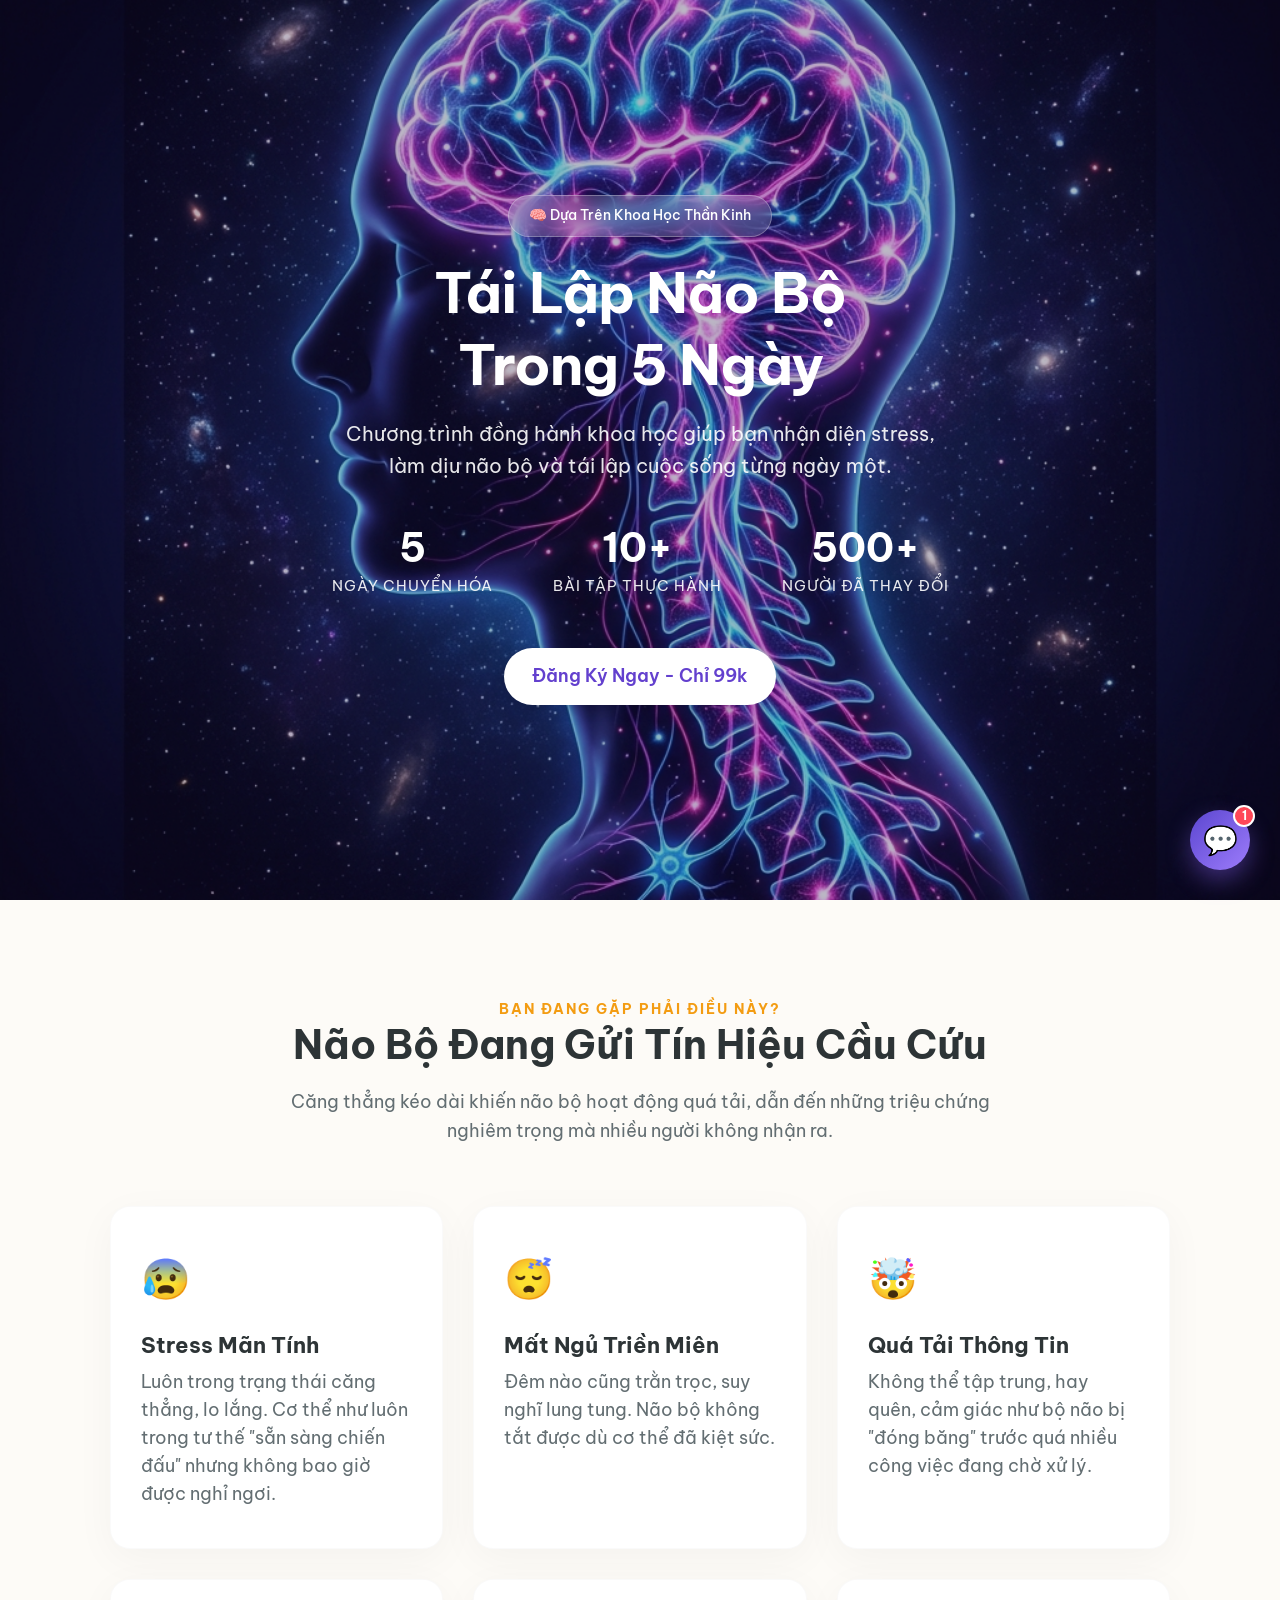
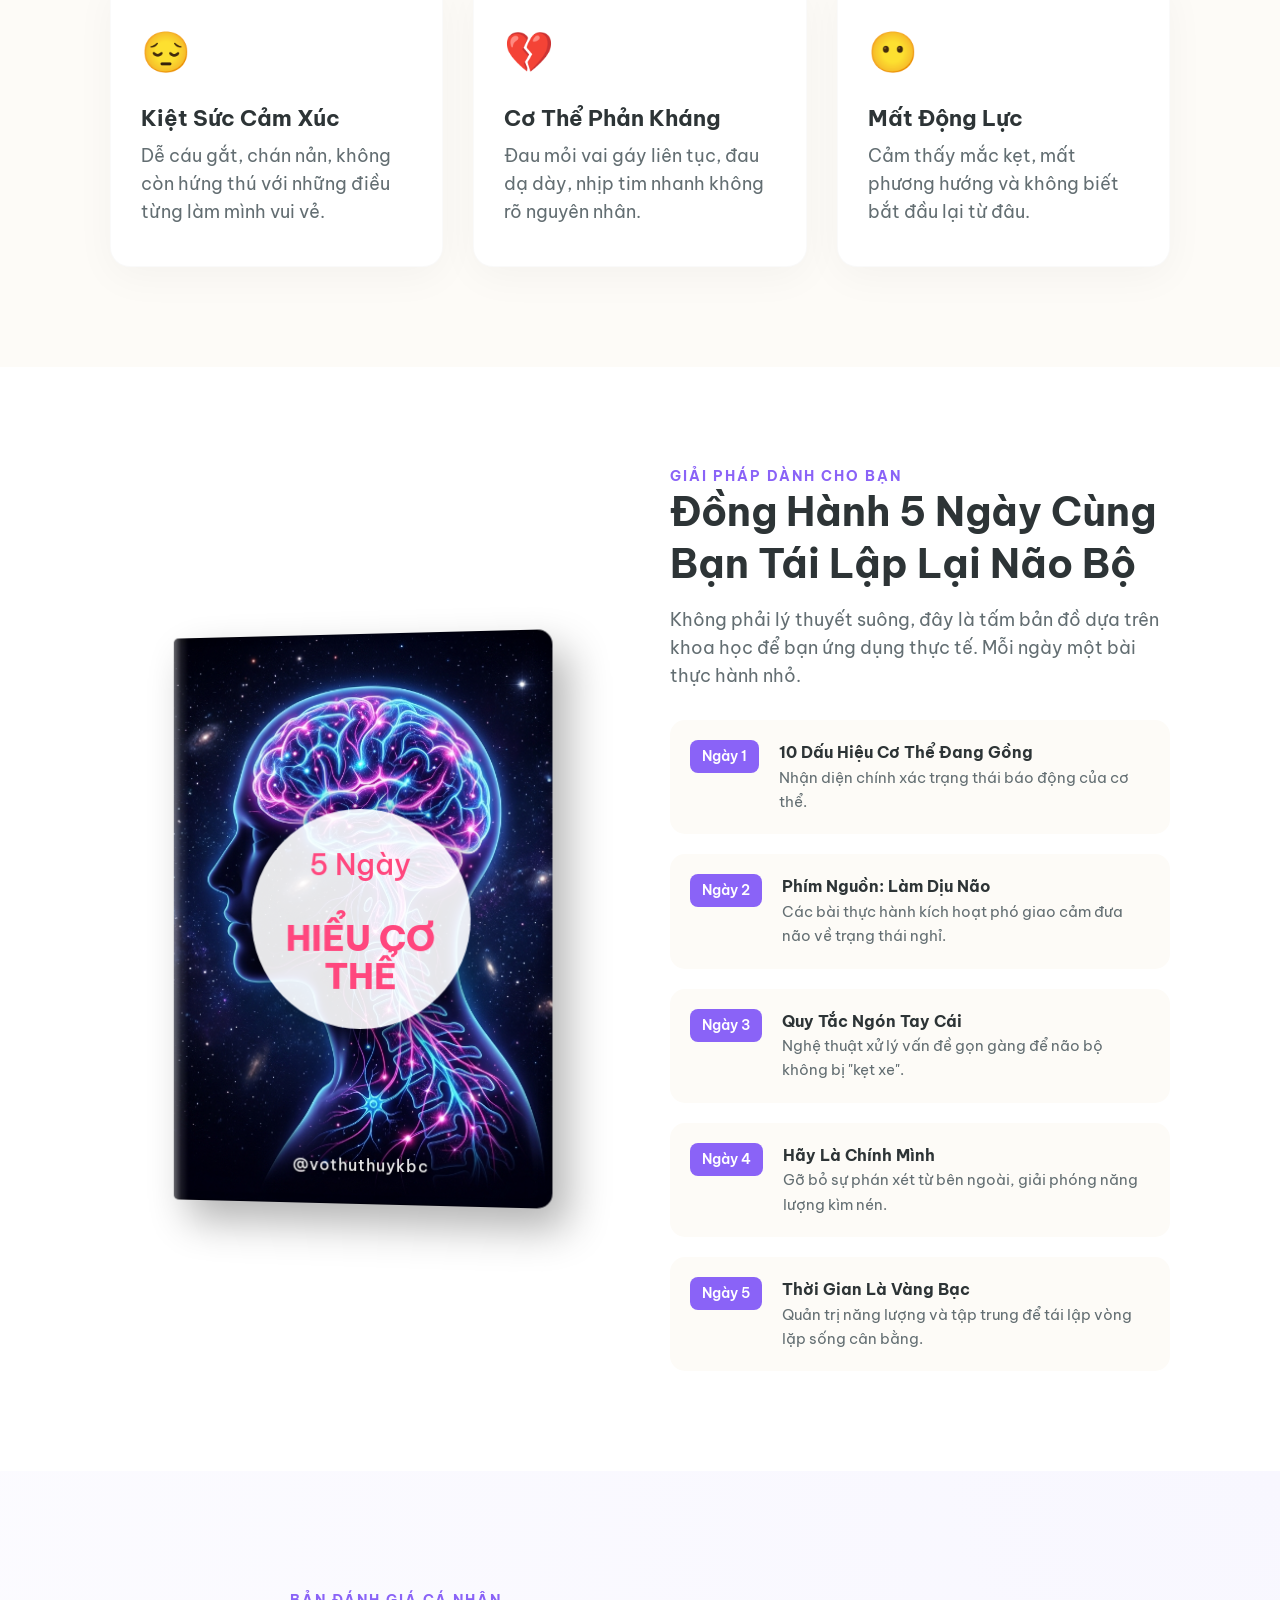
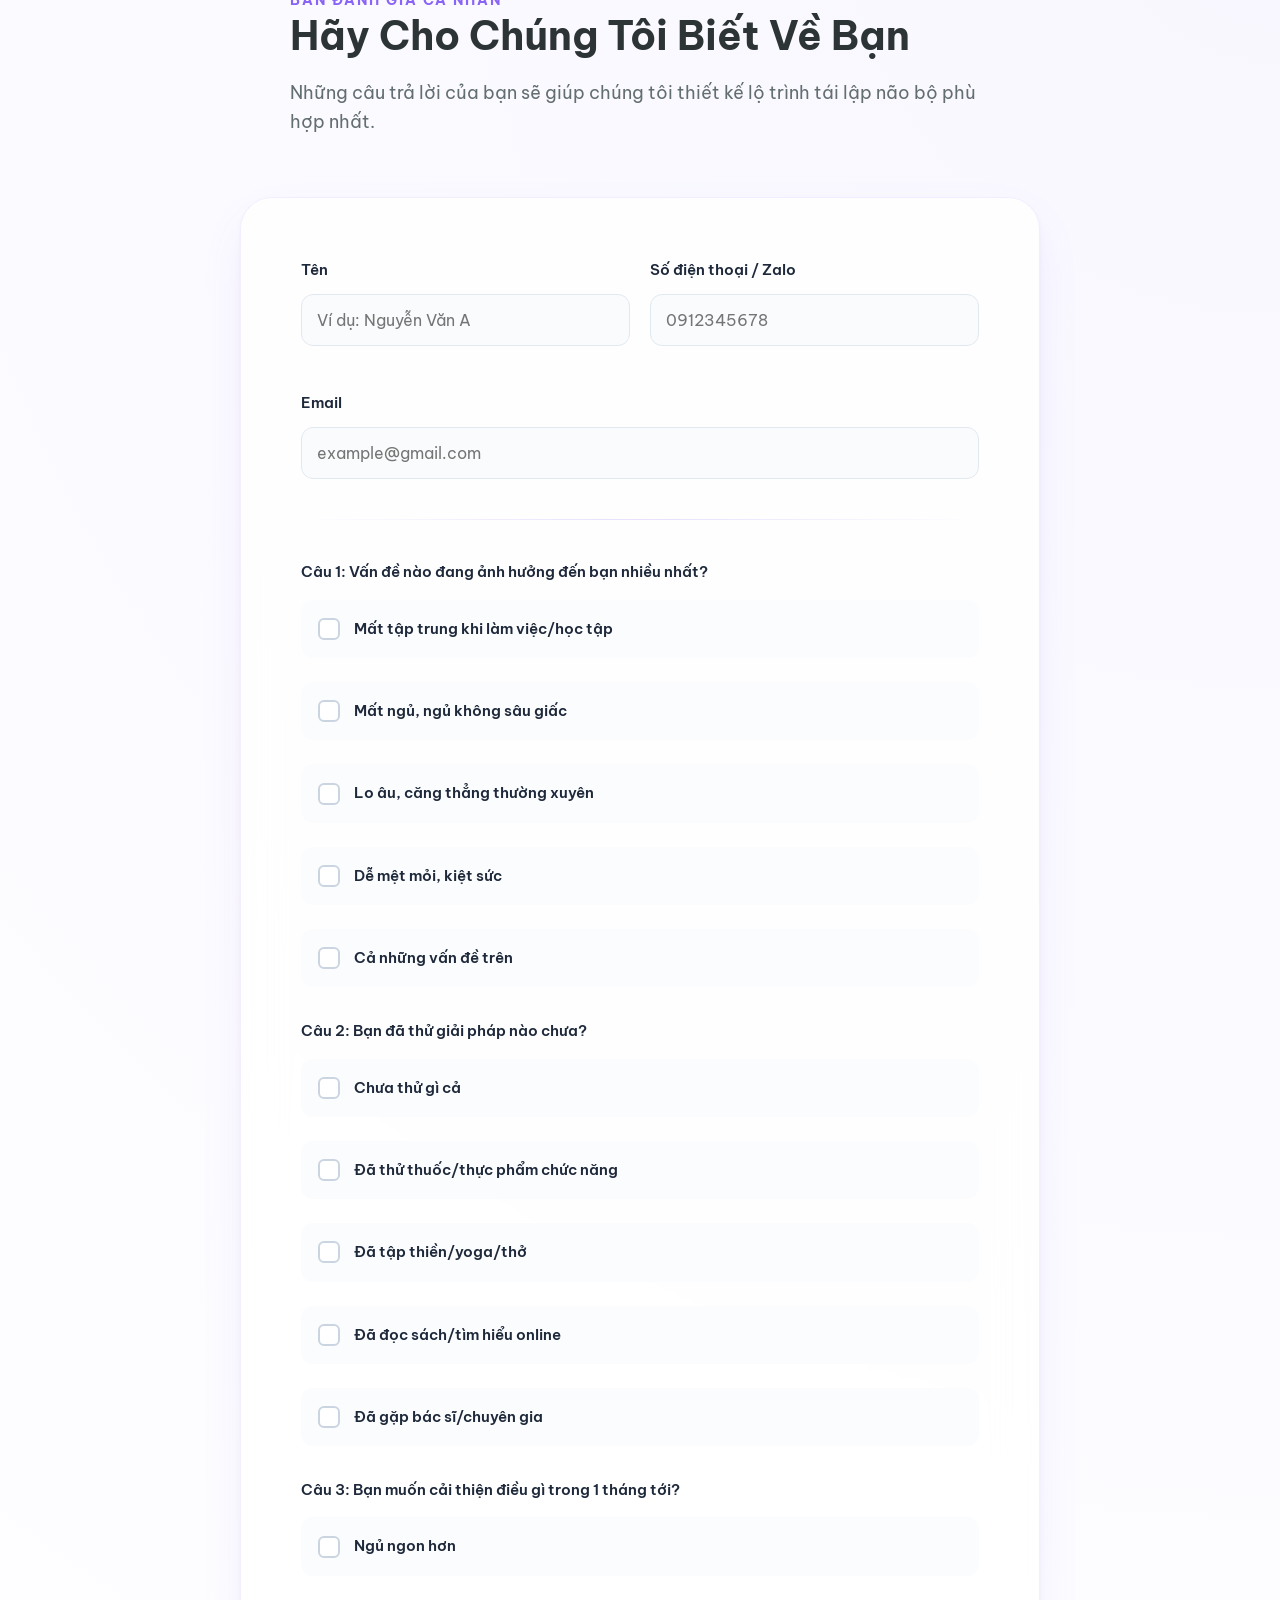
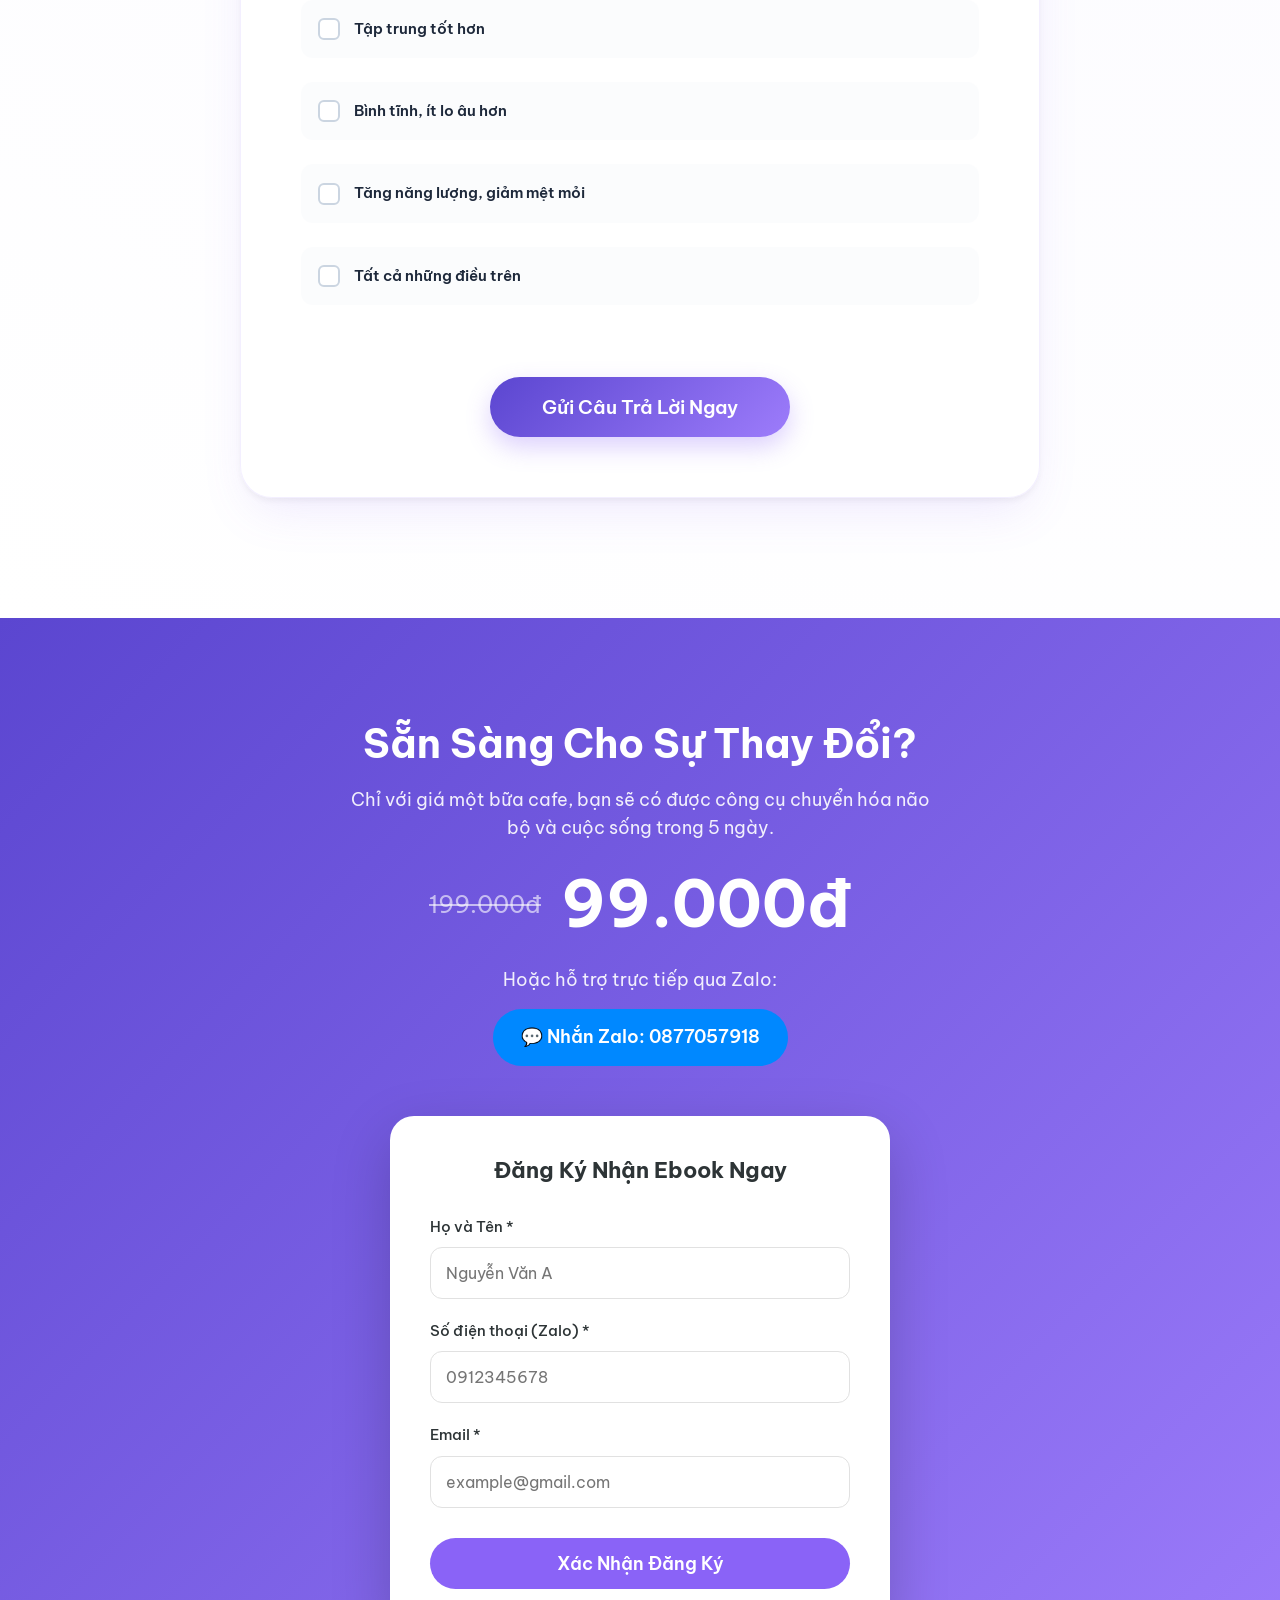
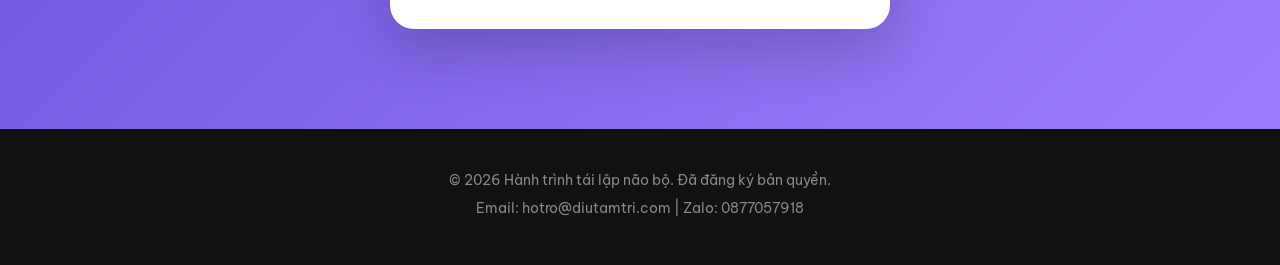
==== commit 7ddb3b82: "Add files via upload" ====
--- a/index.html
+++ b/index.html
@@ -174,6 +174,11 @@
                         </div>
                     </div>
 
+                    <div class="form-group">
+                        <label for="assessment-email">Email</label>
+                        <input type="email" id="assessment-email" name="email" placeholder="example@gmail.com" required>
+                    </div>
+
                     <div class="form-divider"></div>
 
                     <!-- Question 3 -->
